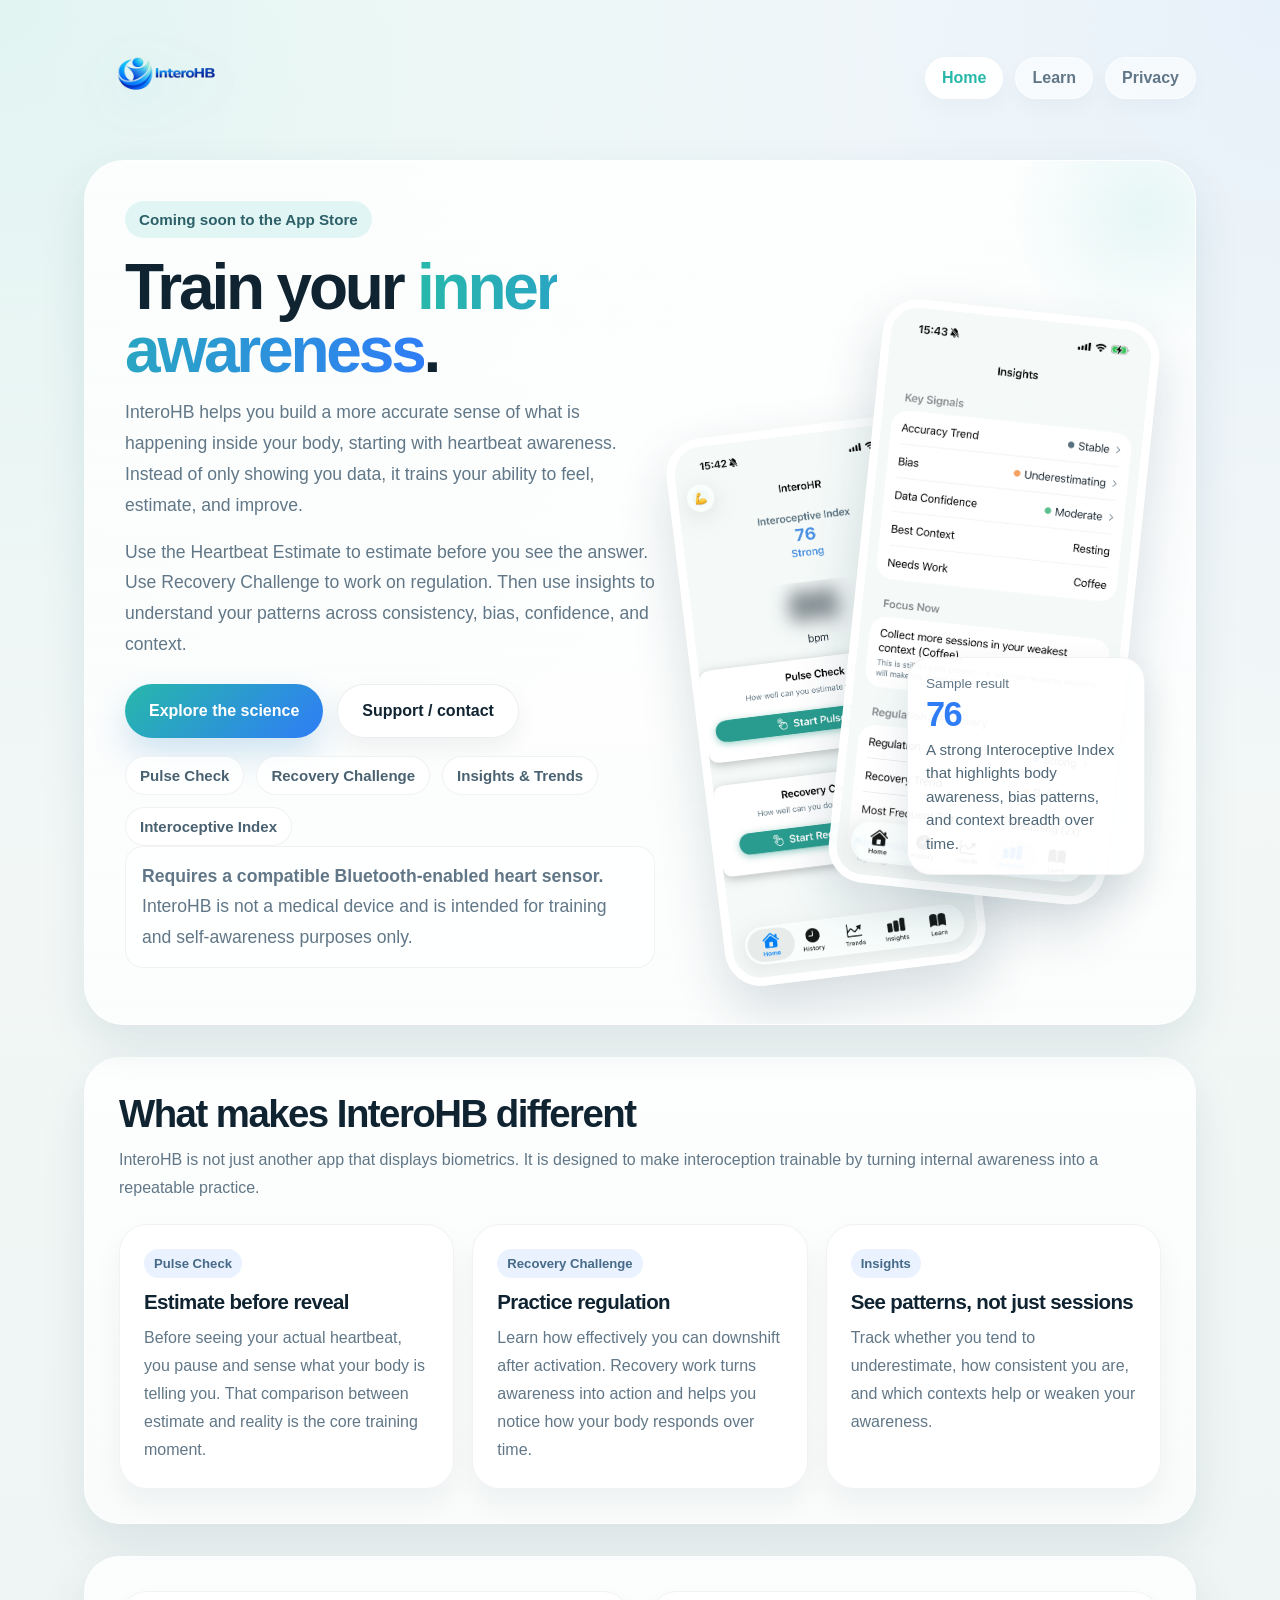
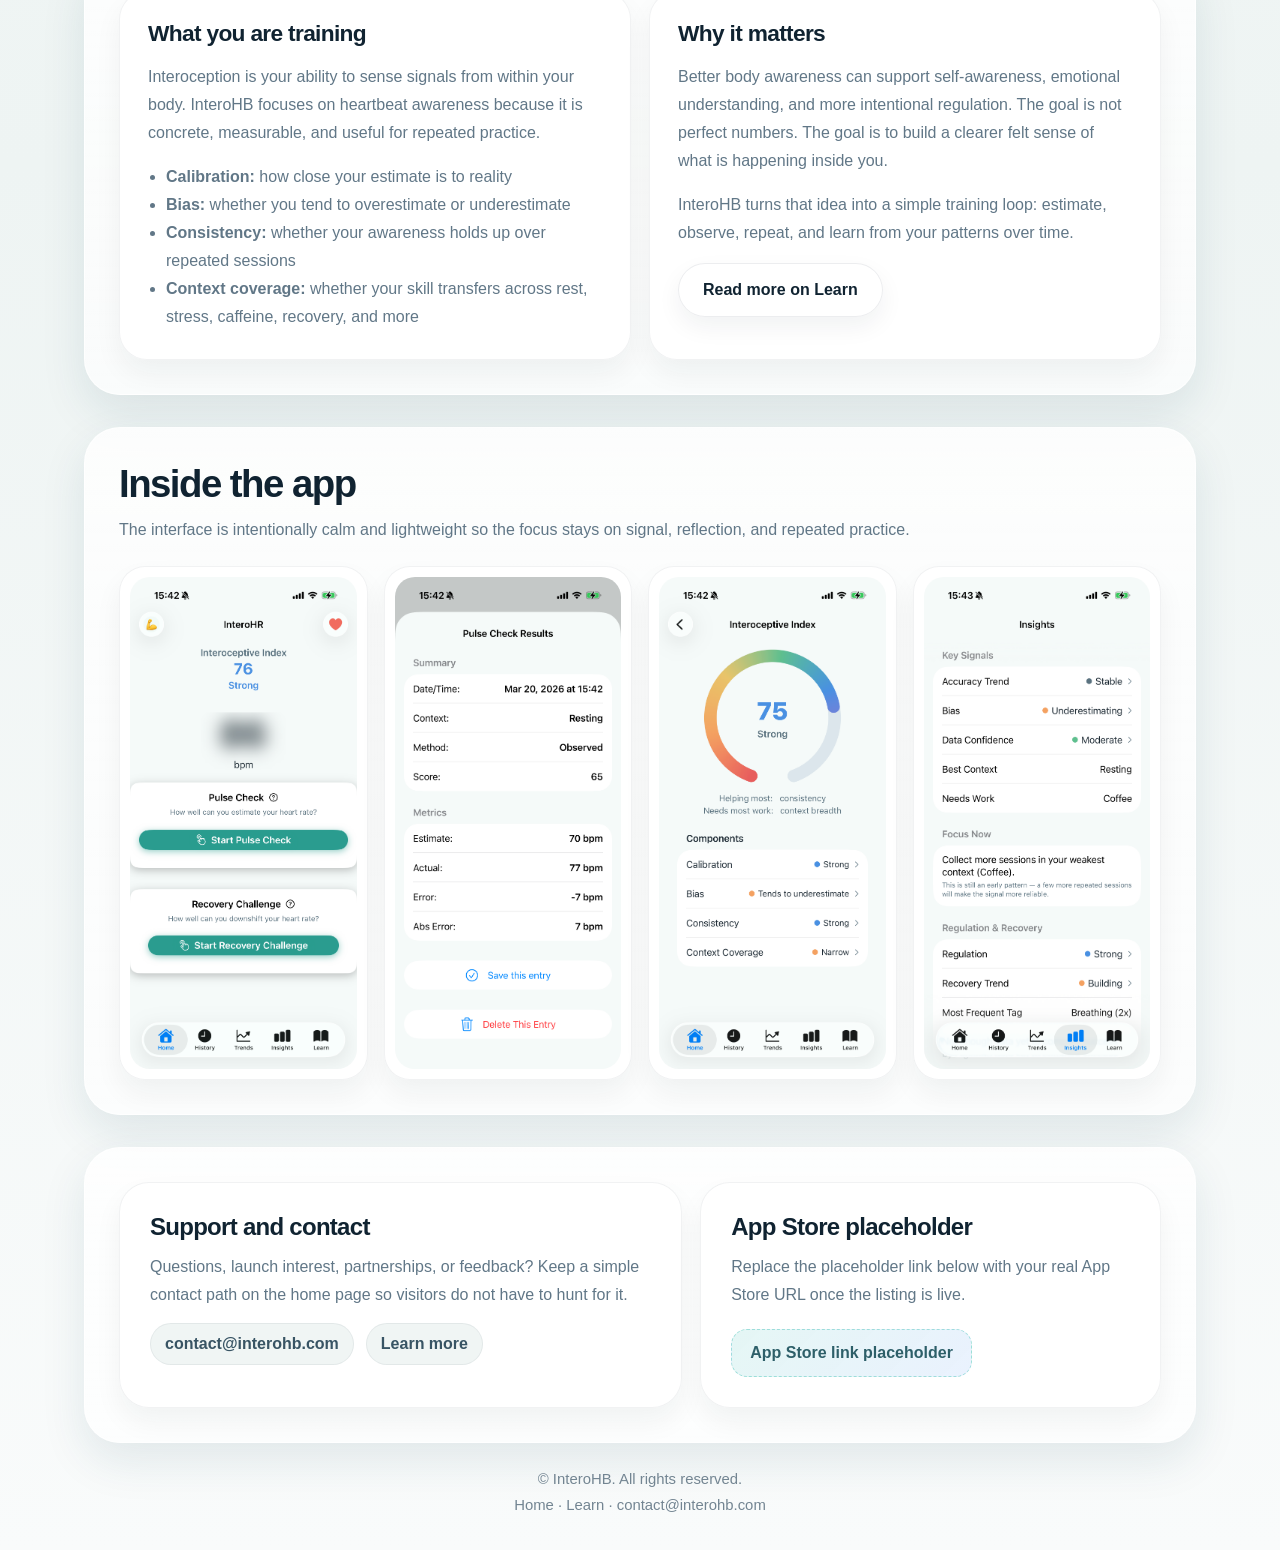
==== index.html @ d4dba501 "Refactored ContentView.swift" ====
<!DOCTYPE html>
<html lang="en">
<head>
  <meta charset="UTF-8" />
  <meta name="viewport" content="width=device-width, initial-scale=1.0" />
  <title>InteroHB | Train Inner Awareness</title>
  <link rel="icon" href="favicon.ico" sizes="any">
  <link rel="icon" type="image/x-icon" href="./favicon.ico?v=2">
  <link rel="icon" type="image/png" sizes="32x32" href="./favicon-32x32.png?v=2">
  <link rel="icon" type="image/png" sizes="16x16" href="./favicon-16x16.png?v=2">
  <link rel="apple-touch-icon" sizes="180x180" href="./apple-touch-icon.png?v=2">
  <link rel="manifest" href="./site.webmanifest?v=2">
  <link rel="stylesheet" href="styles.css?v=1">
  <script data-goatcounter="https://inugoya.goatcounter.com/count"
          async src="//gc.zgo.at/count.js"></script>
  <style>

    .nav {
      justify-content: flex-end;
    }
      
    .hero {
      display: grid;
      grid-template-columns: 1.06fr 0.94fr;
      gap: 30px;
      padding: 40px;
      background: linear-gradient(180deg, rgba(255,255,255,0.86), rgba(255,255,255,0.73));
      border: 1px solid rgba(255,255,255,0.76);
      border-radius: 40px;
      box-shadow: var(--shadow);
      overflow: hidden;
      position: relative;
    }

    .hero::before {
      content: "";
      position: absolute;
      right: -90px;
      top: -90px;
      width: 280px;
      height: 280px;
      background: radial-gradient(circle, rgba(39,184,170,0.10), transparent 68%);
      pointer-events: none;
    }

    .eyebrow {
      display: inline-flex;
      align-items: center;
      gap: 8px;
    }

    h1 {
      margin: 0 0 16px;
      font-size: clamp(2.8rem, 5vw, 4.8rem);
      line-height: 0.98;
      letter-spacing: -0.05em;
      overflow-wrap: anywhere;
    }

    .hero p {
      margin: 0 0 16px;
      font-size: 1.1rem;
      max-width: 650px;
    }

    .hero-note {
      margin: 14px 0 0;
      color: #3f5a6b;
      line-height: 1.7;
      font-size: 0.98rem;
      background: rgba(255,255,255,0.68);
      border: 1px solid rgba(16,35,49,0.06);
      border-radius: 18px;
      padding: 14px 16px;
      display: inline-block;
      max-width: 680px;
    }

    .cta-row {
      display: flex;
      flex-wrap: wrap;
      gap: 14px;
      margin-top: 24px;
    }

    .button {
      transition: transform 0.18s ease, box-shadow 0.18s ease;
    }

    .button:hover {
      transform: translateY(-1px);
    }

    .meta-row {
      display: flex;
      flex-wrap: wrap;
      gap: 12px;
      margin-top: 18px;
    }

    .pill {
      padding: 10px 14px;
      border-radius: 999px;
      background: rgba(255,255,255,0.82);
      border: 1px solid rgba(16,35,49,0.06);
      color: #496171;
      font-size: 0.94rem;
      font-weight: 700;
      text-align: center;
    }

    .hero-visual {
      position: relative;
      min-height: 600px;
      display: flex;
      align-items: center;
      justify-content: center;
    }

    .phone-stack {
      position: relative;
      width: min(100%, 450px);
      height: 600px;
    }

    .phone {
      position: absolute;
      background: rgba(255,255,255,0.88);
      border: 8px solid rgba(255,255,255,0.84);
      border-radius: 36px;
      overflow: hidden;
      box-shadow: 0 24px 54px rgba(20, 59, 76, 0.16);
    }

    .phone.one {
      width: 262px;
      left: 0;
      top: 132px;
      transform: rotate(-7deg);
      z-index: 1;
    }

    .phone.two {
      width: 278px;
      right: 12px;
      top: 16px;
      transform: rotate(6deg);
      z-index: 2;
    }

    .mini-stat {
      position: absolute;
      right: 0;
      bottom: 18px;
      width: 238px;
      padding: 18px;
      border-radius: 24px;
      background: rgba(255,255,255,0.94);
      border: 1px solid rgba(16,35,49,0.06);
      box-shadow: 0 18px 38px rgba(20,59,76,0.12);
      z-index: 3;
    }

    .mini-stat .label {
      color: var(--muted);
      font-size: 0.85rem;
      margin-bottom: 4px;
    }

    .mini-stat .value {
      font-size: 2.15rem;
      font-weight: 900;
      letter-spacing: -0.05em;
      color: var(--blue);
      margin-bottom: 4px;
    }

    .mini-stat .desc {
      color: #4f6777;
      line-height: 1.55;
      font-size: 0.95rem;
    }

    .section {
      margin-top: 32px;
      padding: 34px;
    }

    .section-head {
      display: flex;
      justify-content: space-between;
      gap: 18px;
      align-items: end;
      flex-wrap: wrap;
      margin-bottom: 22px;
    }

    .section h2 {
      margin: 0;
      font-size: clamp(2rem, 3vw, 2.8rem);
      letter-spacing: -0.04em;
      overflow-wrap: anywhere;
    }

    .section .intro {
      margin: 10px 0 0;
      max-width: 760px;
    }
    /* Wide version of intro text (muted, full width) */
    .intro-wide {
      margin: 10px 0 0;
      color: var(--muted);
      line-height: 1.75;
      overflow-wrap: anywhere;
    }

    .feature-grid {
      display: grid;
      grid-template-columns: repeat(3, minmax(0, 1fr));
      gap: 18px;
    }

    .feature-card {
      padding: 24px;
      border-radius: 28px;
      background: rgba(255,255,255,0.92);
      border: 1px solid rgba(16,35,49,0.06);
      box-shadow: 0 14px 28px rgba(16,35,49,0.05);
    }

    .feature-card .tag {
      display: inline-block;
      padding: 7px 10px;
      border-radius: 999px;
      background: rgba(47,125,246,0.10);
      color: #466a88;
      font-size: 0.82rem;
      font-weight: 800;
      margin-bottom: 12px;
    }

    .feature-card h3 {
      margin: 0 0 10px;
      font-size: 1.28rem;
      letter-spacing: -0.03em;
      overflow-wrap: anywhere;
    }

    .feature-card p {
      margin: 0;
    }

    .split {
      display: grid;
      grid-template-columns: 1fr 1fr;
      gap: 18px;
    }

    .panel {
      padding: 28px;
      border-radius: 28px;
      background: rgba(255,255,255,0.92);
      border: 1px solid rgba(16,35,49,0.06);
      box-shadow: 0 14px 28px rgba(16,35,49,0.05);
    }

    .panel h3 {
      margin: 0 0 12px;
      font-size: 1.42rem;
      letter-spacing: -0.03em;
      overflow-wrap: anywhere;
    }

    .gallery {
      display: grid;
      grid-template-columns: repeat(4, minmax(0, 1fr));
      gap: 16px;
      margin-top: 10px;
    }

    .shot {
      padding: 10px;
      background: rgba(255,255,255,0.92);
      border-radius: 26px;
      border: 1px solid rgba(16,35,49,0.06);
      box-shadow: 0 14px 28px rgba(16,35,49,0.05);
    }

    .shot img {
      border-radius: 20px;
      width: 100%;
      display: block;
    }

    .support {
      display: grid;
      grid-template-columns: 1.1fr 0.9fr;
      gap: 18px;
      align-items: stretch;
    }

    .support-card,
    .coming-card {
      padding: 30px;
      border-radius: 30px;
      background: rgba(255,255,255,0.92);
      border: 1px solid rgba(16,35,49,0.06);
      box-shadow: 0 14px 28px rgba(16,35,49,0.05);
    }

    .support-card h3,
    .coming-card h3 {
      margin: 0 0 12px;
      font-size: 1.5rem;
      letter-spacing: -0.03em;
      overflow-wrap: anywhere;
    }

    .support-card p,
    .coming-card p {
      margin: 0 0 12px;
    }

    .links {
      display: flex;
      flex-wrap: wrap;
      gap: 12px;
      margin-top: 14px;
    }

    .link-pill {
      padding: 11px 14px;
      border-radius: 999px;
      background: rgba(239,244,243,0.9);
      border: 1px solid rgba(16,35,49,0.06);
      font-weight: 700;
      color: #385464;
      overflow-wrap: anywhere;
    }

    .appstore-placeholder {
      display: inline-block;
      margin-top: 8px;
      padding: 14px 18px;
      border-radius: 16px;
      background: linear-gradient(135deg, rgba(39,184,170,0.12), rgba(47,125,246,0.10));
      border: 1px dashed rgba(39,184,170,0.38);
      font-weight: 800;
      color: #2d5f69;
      text-align: center;
    }

    @media (max-width: 1040px) {
      .hero,
      .feature-grid,
      .split,
      .gallery,
      .support {
        grid-template-columns: 1fr;
      }

      .hero-visual {
        min-height: 500px;
      }

      .phone-stack {
        width: 380px;
        max-width: 100%;
        height: 500px;
      }

      .phone.one {
        width: 215px;
        top: 120px;
      }

      .phone.two {
        width: 230px;
      }

      .mini-stat {
        width: 190px;
      }
    }

    @media (max-width: 720px) {
      .meta-row {
        gap: 10px;
      }

      .pill {
        font-size: 0.88rem;
      }

      .hero-visual {
        display: none;
      }
    }
  </style>
</head>
<body>
  <div class="shell">
    <header class="topbar">
      <a href="index.html" class="brand" aria-label="InteroHB home">
        <img class="lockup" src="InteroHB Word and Logo.png" alt="InteroHB logo and wordmark">
      </a>
      <nav class="nav">
        <a class="active" href="index.html">Home</a>
        <a href="learn.html">Learn</a>
        <a href="privacy.html">Privacy</a>
      </nav>
    </header>

    <section class="hero">
      <div>
        <div class="eyebrow">Coming soon to the App Store</div>
        <h1>Train your <span class="gradient-text">inner awareness</span>.</h1>
        <p>
          InteroHB helps you build a more accurate sense of what is happening inside your body, starting with heartbeat awareness. Instead of only showing you data, it trains your ability to feel, estimate, and improve.
        </p>
        <p>
          Use the Heartbeat Estimate to estimate before you see the answer. Use Recovery Challenge to work on regulation. Then use insights to understand your patterns across consistency, bias, confidence, and context.
        </p>

        <div class="cta-row">
          <a class="button primary" href="learn.html">Explore the science</a>
          <a class="button secondary" href="mailto:contact@interohb.com">Support / contact</a>
        </div>

        <div class="meta-row">
          <div class="pill">Pulse Check</div>
          <div class="pill">Recovery Challenge</div>
          <div class="pill">Insights & Trends</div>
          <div class="pill">Interoceptive Index</div>
        </div>

        <p class="hero-note">
          <strong>Requires a compatible Bluetooth-enabled heart sensor.</strong>
          InteroHB is not a medical device and is intended for training and self-awareness purposes only.
        </p>
      </div>

      <div class="hero-visual">
        <div class="phone-stack">
          <div class="phone one">
            <img src="InteroHB Home Screen.png" alt="InteroHB home screen">
          </div>
          <div class="phone two">
            <img src="InteroHB Insights.png" alt="InteroHB insights screen">
          </div>
          <div class="mini-stat">
            <div class="label">Sample result</div>
            <div class="value">76</div>
            <div class="desc">A strong Interoceptive Index that highlights body awareness, bias patterns, and context breadth over time.</div>
          </div>
        </div>
      </div>
    </section>

    <section class="section">
      <div class="section-head">
        <div>
          <h2>What makes InteroHB different</h2>
          <p class="intro-wide">
            InteroHB is not just another app that displays biometrics. It is designed to make interoception trainable by turning internal awareness into a repeatable practice.
          </p>
        </div>
      </div>

      <div class="feature-grid">
        <div class="feature-card">
          <div class="tag">Pulse Check</div>
          <h3>Estimate before reveal</h3>
          <p>Before seeing your actual heartbeat, you pause and sense what your body is telling you. That comparison between estimate and reality is the core training moment.</p>
        </div>
        <div class="feature-card">
          <div class="tag">Recovery Challenge</div>
          <h3>Practice regulation</h3>
          <p>Learn how effectively you can downshift after activation. Recovery work turns awareness into action and helps you notice how your body responds over time.</p>
        </div>
        <div class="feature-card">
          <div class="tag">Insights</div>
          <h3>See patterns, not just sessions</h3>
          <p>Track whether you tend to underestimate, how consistent you are, and which contexts help or weaken your awareness.</p>
        </div>
      </div>
    </section>

    <section class="section">
      <div class="split">
        <div class="panel">
          <h3>What you are training</h3>
          <p>
            Interoception is your ability to sense signals from within your body. InteroHB focuses on heartbeat awareness because it is concrete, measurable, and useful for repeated practice.
          </p>
          <ul>
            <li><strong>Calibration:</strong> how close your estimate is to reality</li>
            <li><strong>Bias:</strong> whether you tend to overestimate or underestimate</li>
            <li><strong>Consistency:</strong> whether your awareness holds up over repeated sessions</li>
            <li><strong>Context coverage:</strong> whether your skill transfers across rest, stress, caffeine, recovery, and more</li>
          </ul>
        </div>

        <div class="panel">
          <h3>Why it matters</h3>
          <p>
            Better body awareness can support self-awareness, emotional understanding, and more intentional regulation. The goal is not perfect numbers. The goal is to build a clearer felt sense of what is happening inside you.
          </p>
          <p>
            InteroHB turns that idea into a simple training loop: estimate, observe, repeat, and learn from your patterns over time.
          </p>
          <a class="button secondary" href="learn.html">Read more on Learn</a>
        </div>
      </div>
    </section>

    <section class="section">
      <div class="section-head">
        <div>
          <h2>Inside the app</h2>
          <p class="intro-wide">
            The interface is intentionally calm and lightweight so the focus stays on signal, reflection, and repeated practice.
          </p>
        </div>
      </div>

      <div class="gallery">
        <div class="shot"><img src="InteroHB Home Screen.png" alt="InteroHB Home Screen screenshot"></div>
        <div class="shot"><img src="InteroHB Heartbeat Estimate Results.png" alt="InteroHB Pulse Check Results screenshot"></div>
        <div class="shot"><img src="InteroHB InteroceptiveIndex.png" alt="InteroHB Interoceptive Index screenshot"></div>
        <div class="shot"><img src="InteroHB Insights.png" alt="InteroHB Insights screenshot"></div>
      </div>
    </section>

    <section class="section">
      <div class="support">
        <div class="support-card">
          <h3>Support and contact</h3>
          <p>
            Questions, launch interest, partnerships, or feedback? Keep a simple contact path on the home page so visitors do not have to hunt for it.
          </p>
          <div class="links">
            <a class="link-pill" href="mailto:contact@interohb.com">contact@interohb.com</a>
            <a class="link-pill" href="learn.html">Learn more</a>
          </div>
        </div>

        <div class="coming-card">
          <h3>App Store placeholder</h3>
          <p>
            Replace the placeholder link below with your real App Store URL once the listing is live.
          </p>
          <a class="appstore-placeholder" href="https://apps.apple.com/" target="_blank" rel="noopener">App Store link placeholder</a>
        </div>
      </div>
    </section>

    <footer>
      © InteroHB. All rights reserved.<br />
      <a href="index.html">Home</a> ·
      <a href="learn.html">Learn</a> ·
      <a href="mailto:contact@interohb.com">contact@interohb.com</a>
    </footer>
  </div>
</body>
</html>
---- styles.css ----
/* Shared styles for InteroHB site */

:root {
  --screen-bg: #eef4f3;
  --screen-bg-2: #f7fbfa;
  --text: #102331;
  --muted: #617787;
  --teal: #27b8aa;
  --blue: #2f7df6;
  --shadow: 0 18px 45px rgba(23, 65, 84, 0.10);
}

* { box-sizing: border-box; }

html { scroll-behavior: smooth; }

body {
  margin: 0;
  overflow-x: hidden;
  font-family: -apple-system, BlinkMacSystemFont, "SF Pro Display", "Segoe UI", sans-serif;
  color: var(--text);
  background:
    radial-gradient(circle at top left, rgba(39,184,170,0.10), transparent 26%),
    radial-gradient(circle at top right, rgba(47,125,246,0.08), transparent 24%),
    linear-gradient(180deg, var(--screen-bg-2) 0%, var(--screen-bg) 56%, #f9fbfb 100%);
}

a { color: inherit; text-decoration: none; }
img { max-width: 100%; display: block; }

.shell { max-width: 1160px; margin: 0 auto; padding: 24px; }

.topbar {
  display: flex;
  justify-content: space-between;
  align-items: center;
  gap: 24px;
  margin-bottom: 28px;
}

.brand { display: flex; align-items: center; min-width: 0; flex-shrink: 1; }
.brand .lockup { height: 108px; width: auto; object-fit: contain; flex: 0 1 auto; filter: drop-shadow(0 10px 24px rgba(47,125,246,0.10)); }

.nav { display: flex; gap: 12px; flex-wrap: wrap; }
.nav a {
  padding: 11px 16px;
  border-radius: 999px;
  background: rgba(255,255,255,0.60);
  border: 1px solid rgba(255,255,255,0.55);
  color: var(--muted);
  font-weight: 700;
  box-shadow: 0 8px 20px rgba(16,35,49,0.03);
}

.nav a.active,
.nav a:hover {
  background: rgba(255,255,255,0.95);
  color: var(--text);
}

.nav a.active { color: var(--teal); }

.eyebrow {
  display: inline-block;
  padding: 10px 14px;
  border-radius: 999px;
  background: rgba(39,184,170,0.12);
  color: #2d6069;
  font-size: 0.95rem;
  font-weight: 800;
  margin-bottom: 18px;
}

.gradient-text {
  background: linear-gradient(90deg, var(--teal), var(--blue));
  -webkit-background-clip: text;
  background-clip: text;
  color: transparent;
}

.hero > div,
.section,
.panel,
.card,
.feature-card,
.support-card,
.coming-card {
  min-width: 0;
}

.hero p,
.section p,
.card p,
.panel p,
.panel li,
.feature-card p,
.support-card p,
.coming-card p {
  color: var(--muted);
  line-height: 1.75;
  overflow-wrap: anywhere;
}

.section {
  background: linear-gradient(180deg, rgba(255,255,255,0.82), rgba(255,255,255,0.68));
  border-radius: 36px;
  border: 1px solid rgba(255,255,255,0.72);
  box-shadow: var(--shadow);
}

.section h2 {
  margin: 0 0 12px;
  font-size: clamp(2rem, 3vw, 2.7rem);
  letter-spacing: -0.04em;
  overflow-wrap: anywhere;
}

.card,
.panel {
  padding: 24px;
  border-radius: 28px;
  background: rgba(255,255,255,0.92);
  border: 1px solid rgba(16,35,49,0.06);
  box-shadow: 0 14px 28px rgba(16,35,49,0.05);
}

.tag {
  display: inline-block;
  padding: 7px 10px;
  border-radius: 999px;
  background: rgba(47,125,246,0.10);
  color: #466a88;
  font-size: 0.82rem;
  font-weight: 800;
  margin-bottom: 12px;
}

.card h3,
.panel h3 {
  margin: 0 0 10px;
  font-size: 1.28rem;
  letter-spacing: -0.03em;
  overflow-wrap: anywhere;
}

.panel ul {
  margin: 0;
  padding-left: 18px;
}

.button {
  display: inline-flex;
  align-items: center;
  justify-content: center;
  min-height: 54px;
  padding: 0 24px;
  border-radius: 999px;
  font-weight: 800;
  text-align: center;
}

.button.primary {
  color: white;
  background: linear-gradient(135deg, var(--teal), var(--blue));
  box-shadow: 0 16px 34px rgba(44, 136, 199, 0.22);
}

.button.secondary {
  color: var(--text);
  background: rgba(255,255,255,0.95);
  border: 1px solid rgba(16,35,49,0.08);
  box-shadow: 0 10px 24px rgba(16,35,49,0.06);
}

footer {
  text-align: center;
  padding: 24px 0 8px;
  color: #738592;
  font-size: 0.93rem;
  line-height: 1.7;
  overflow-wrap: anywhere;
}

@media (max-width: 720px) {
  .shell {
    padding: 14px;
  }

  .topbar {
    flex-direction: column;
    align-items: stretch;
    gap: 14px;
  }

  .brand {
    justify-content: flex-start;
  }

  body .brand .lockup {
    height: 78px;
    max-width: 100%;
  }

  .nav {
    width: 100%;
    justify-content: flex-end;
  }

  .hero,
  .section {
    padding: 20px;
    border-radius: 24px;
  }

  h1 {
    font-size: 2.25rem;
    line-height: 1.04;
  }

  .section h2 {
    font-size: 1.75rem;
    line-height: 1.12;
  }

  .hero p,
  .section p,
  .section .intro,
  .intro,
  .feature-card p,
  .card p,
  .panel p,
  .panel li,
  .support-card p,
  .coming-card p,
  .small-note,
  footer {
    font-size: 0.98rem;
    line-height: 1.65;
  }

  .cta-row,
  .button-row {
    flex-direction: column;
    align-items: stretch;
  }

  .button {
    width: 100%;
  }

  .hero-card {
    display: none;
  }
}

@media (max-width: 480px) {
  .brand .lockup {
    height: 70px;
  }

  .hero,
  .section {
    padding: 18px;
  }

  h1 {
    font-size: 2rem;
  }

  .eyebrow {
    font-size: 0.88rem;
    padding: 9px 12px;
  }

  .nav a {
    padding: 10px 14px;
  }
}
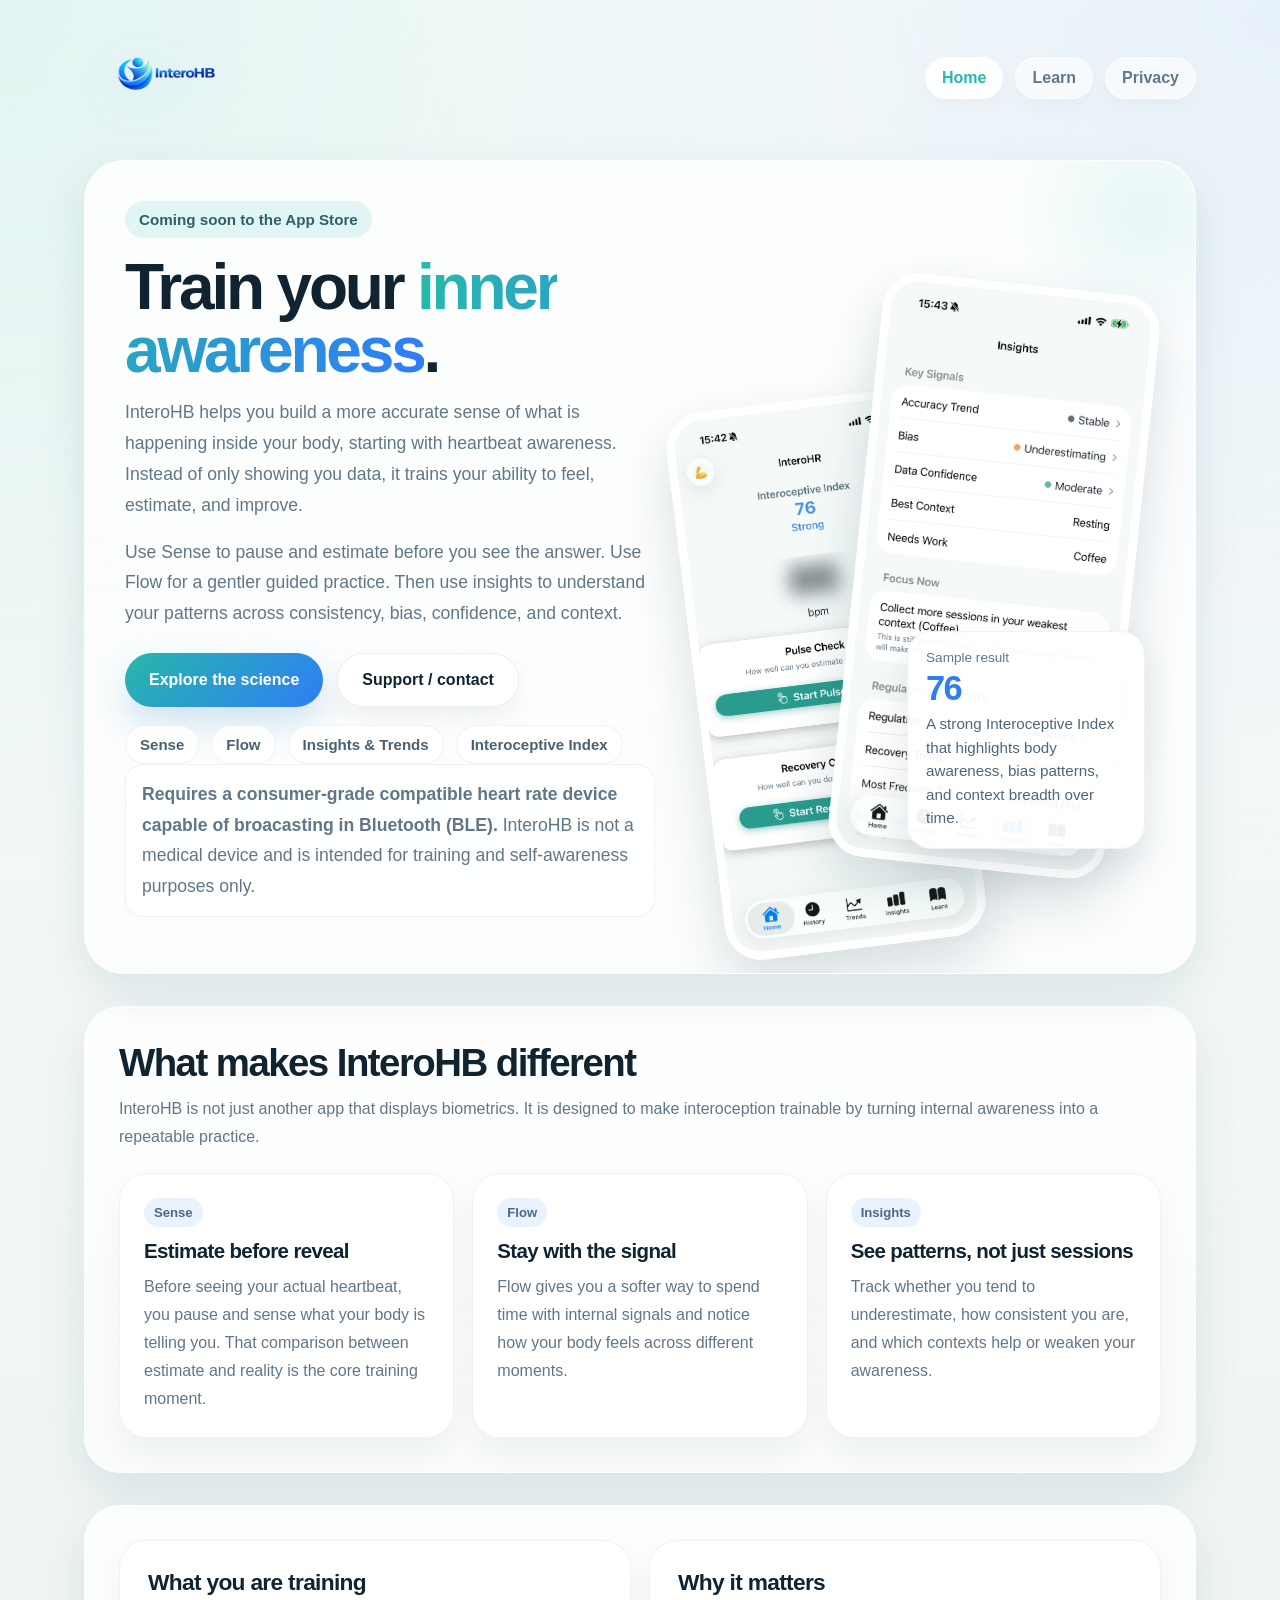
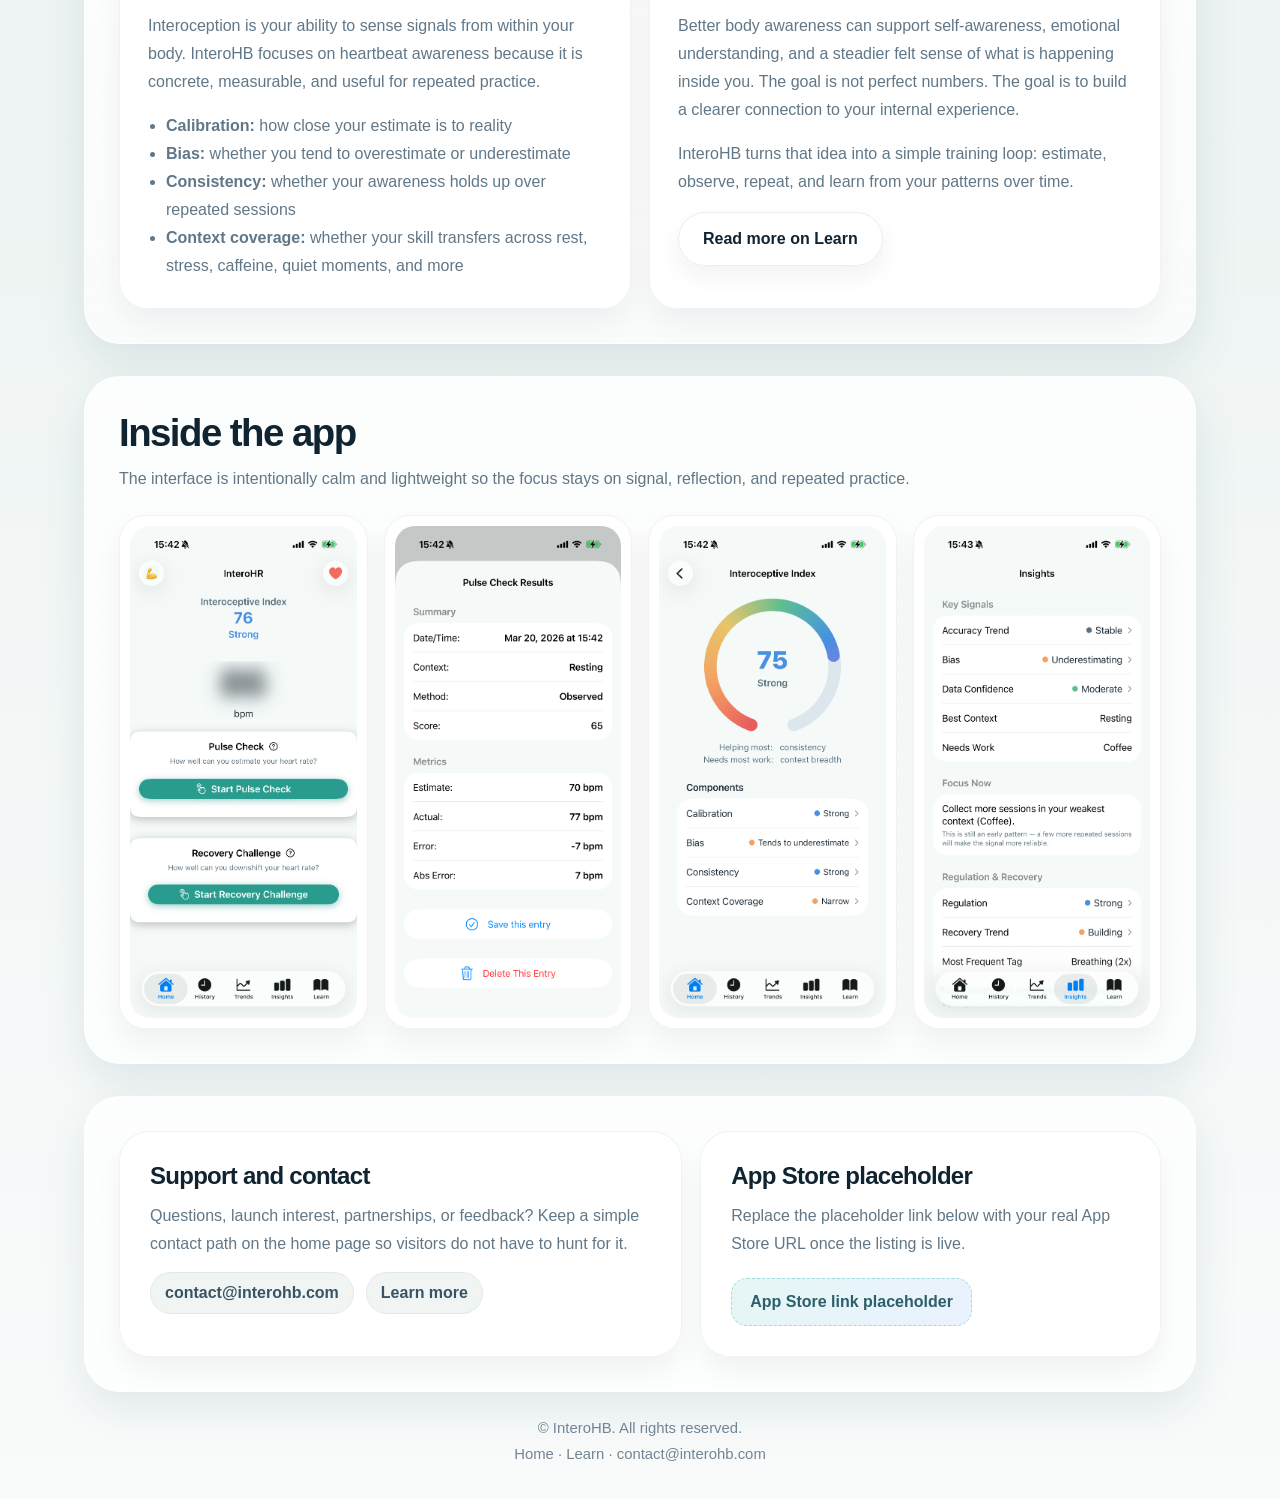
==== commit e860cb5a: "Updating the new activity names and softening other wording" ====
--- a/index.html
+++ b/index.html
@@ -419,7 +419,7 @@
           InteroHB helps you build a more accurate sense of what is happening inside your body, starting with heartbeat awareness. Instead of only showing you data, it trains your ability to feel, estimate, and improve.
         </p>
         <p>
-          Use the Heartbeat Estimate to estimate before you see the answer. Use Recovery Challenge to work on regulation. Then use insights to understand your patterns across consistency, bias, confidence, and context.
+          Use Sense to pause and estimate before you see the answer. Use Flow for a gentler guided practice. Then use insights to understand your patterns across consistency, bias, confidence, and context.
         </p>
 
         <div class="cta-row">
@@ -428,14 +428,14 @@
         </div>
 
         <div class="meta-row">
-          <div class="pill">Pulse Check</div>
-          <div class="pill">Recovery Challenge</div>
+          <div class="pill">Sense</div>
+          <div class="pill">Flow</div>
           <div class="pill">Insights & Trends</div>
           <div class="pill">Interoceptive Index</div>
         </div>
 
         <p class="hero-note">
-          <strong>Requires a compatible Bluetooth-enabled heart sensor.</strong>
+          <strong>Requires a consumer-grade compatible heart rate device capable of broacasting in Bluetooth (BLE).</strong>
           InteroHB is not a medical device and is intended for training and self-awareness purposes only.
         </p>
       </div>
@@ -469,14 +469,14 @@
 
       <div class="feature-grid">
         <div class="feature-card">
-          <div class="tag">Pulse Check</div>
+          <div class="tag">Sense</div>
           <h3>Estimate before reveal</h3>
           <p>Before seeing your actual heartbeat, you pause and sense what your body is telling you. That comparison between estimate and reality is the core training moment.</p>
         </div>
         <div class="feature-card">
-          <div class="tag">Recovery Challenge</div>
-          <h3>Practice regulation</h3>
-          <p>Learn how effectively you can downshift after activation. Recovery work turns awareness into action and helps you notice how your body responds over time.</p>
+          <div class="tag">Flow</div>
+          <h3>Stay with the signal</h3>
+          <p>Flow gives you a softer way to spend time with internal signals and notice how your body feels across different moments.</p>
         </div>
         <div class="feature-card">
           <div class="tag">Insights</div>
@@ -497,14 +497,14 @@
             <li><strong>Calibration:</strong> how close your estimate is to reality</li>
             <li><strong>Bias:</strong> whether you tend to overestimate or underestimate</li>
             <li><strong>Consistency:</strong> whether your awareness holds up over repeated sessions</li>
-            <li><strong>Context coverage:</strong> whether your skill transfers across rest, stress, caffeine, recovery, and more</li>
+            <li><strong>Context coverage:</strong> whether your skill transfers across rest, stress, caffeine, quiet moments, and more</li>
           </ul>
         </div>
 
         <div class="panel">
           <h3>Why it matters</h3>
           <p>
-            Better body awareness can support self-awareness, emotional understanding, and more intentional regulation. The goal is not perfect numbers. The goal is to build a clearer felt sense of what is happening inside you.
+            Better body awareness can support self-awareness, emotional understanding, and a steadier felt sense of what is happening inside you. The goal is not perfect numbers. The goal is to build a clearer connection to your internal experience.
           </p>
           <p>
             InteroHB turns that idea into a simple training loop: estimate, observe, repeat, and learn from your patterns over time.
@@ -526,7 +526,7 @@
 
       <div class="gallery">
         <div class="shot"><img src="InteroHB Home Screen.png" alt="InteroHB Home Screen screenshot"></div>
-        <div class="shot"><img src="InteroHB Heartbeat Estimate Results.png" alt="InteroHB Pulse Check Results screenshot"></div>
+        <div class="shot"><img src="InteroHB Heartbeat Estimate Results.png" alt="InteroHB Sense results screenshot"></div>
         <div class="shot"><img src="InteroHB InteroceptiveIndex.png" alt="InteroHB Interoceptive Index screenshot"></div>
         <div class="shot"><img src="InteroHB Insights.png" alt="InteroHB Insights screenshot"></div>
       </div>
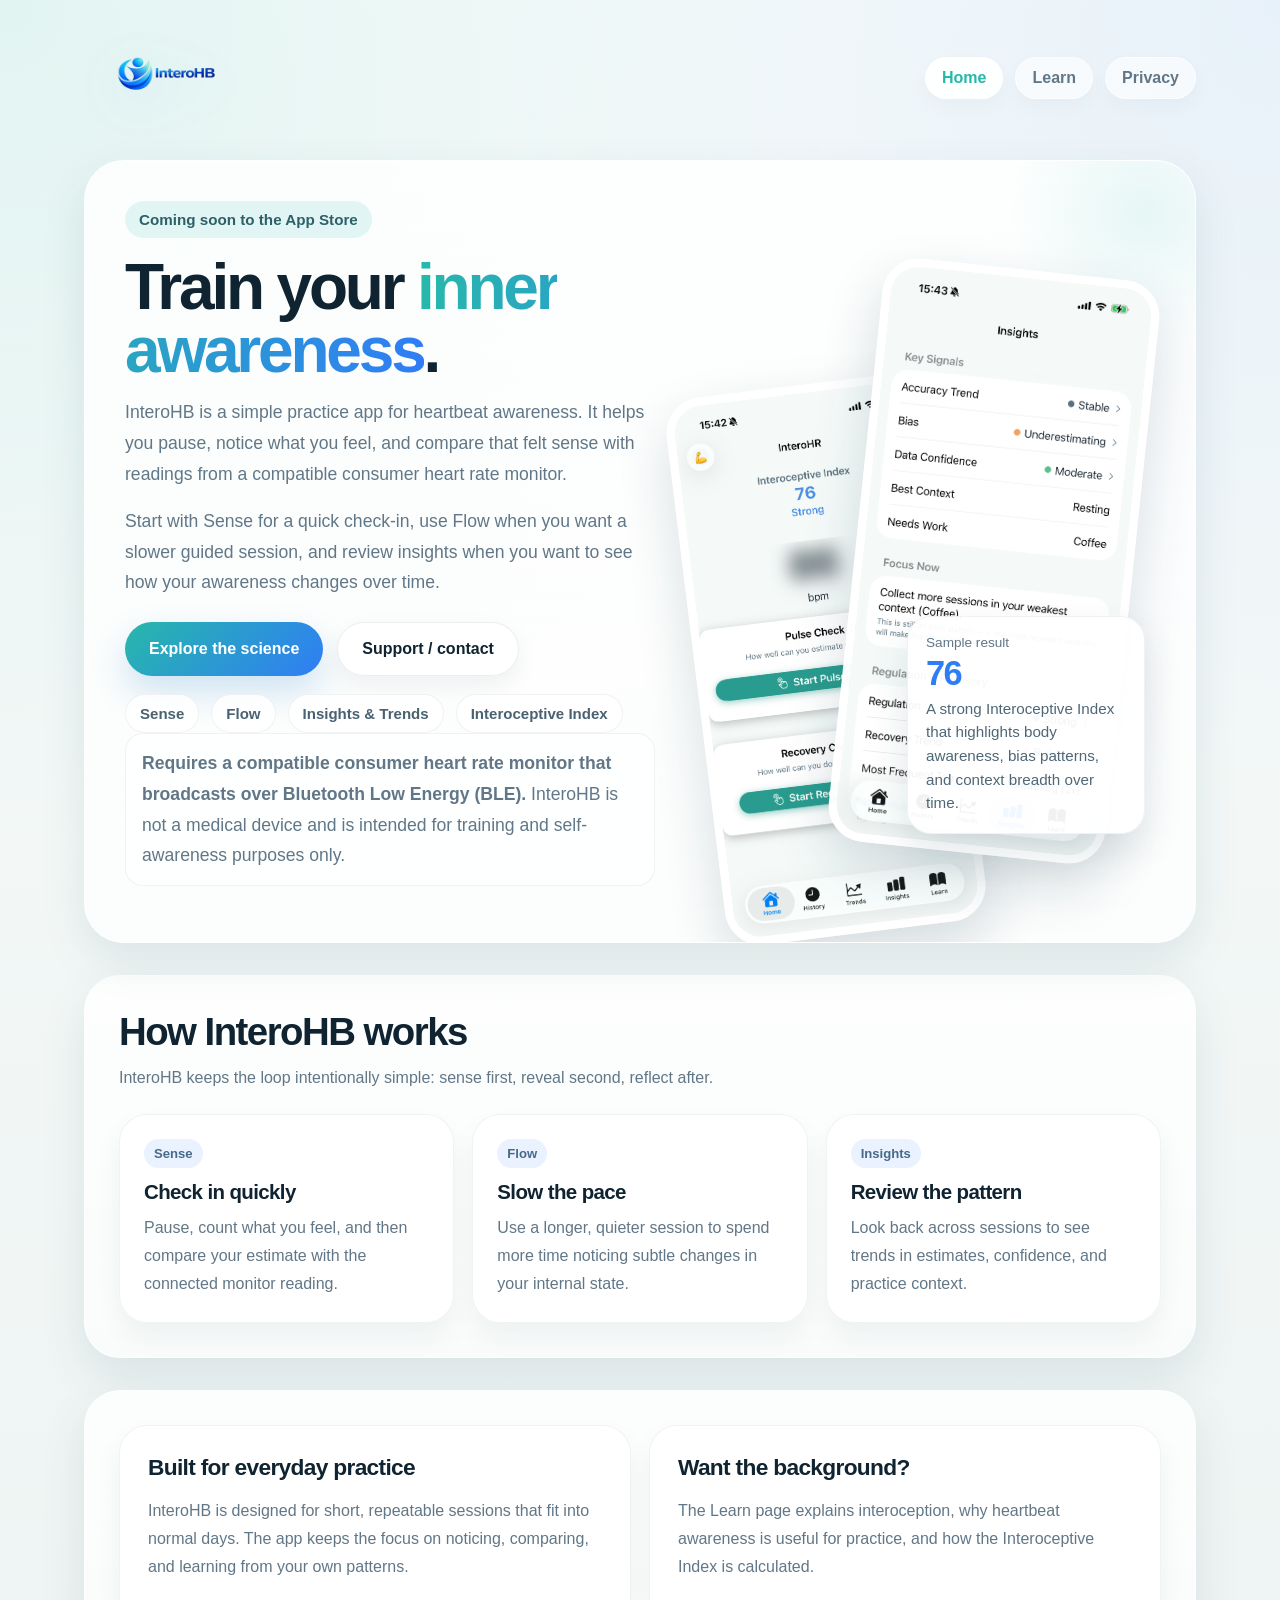
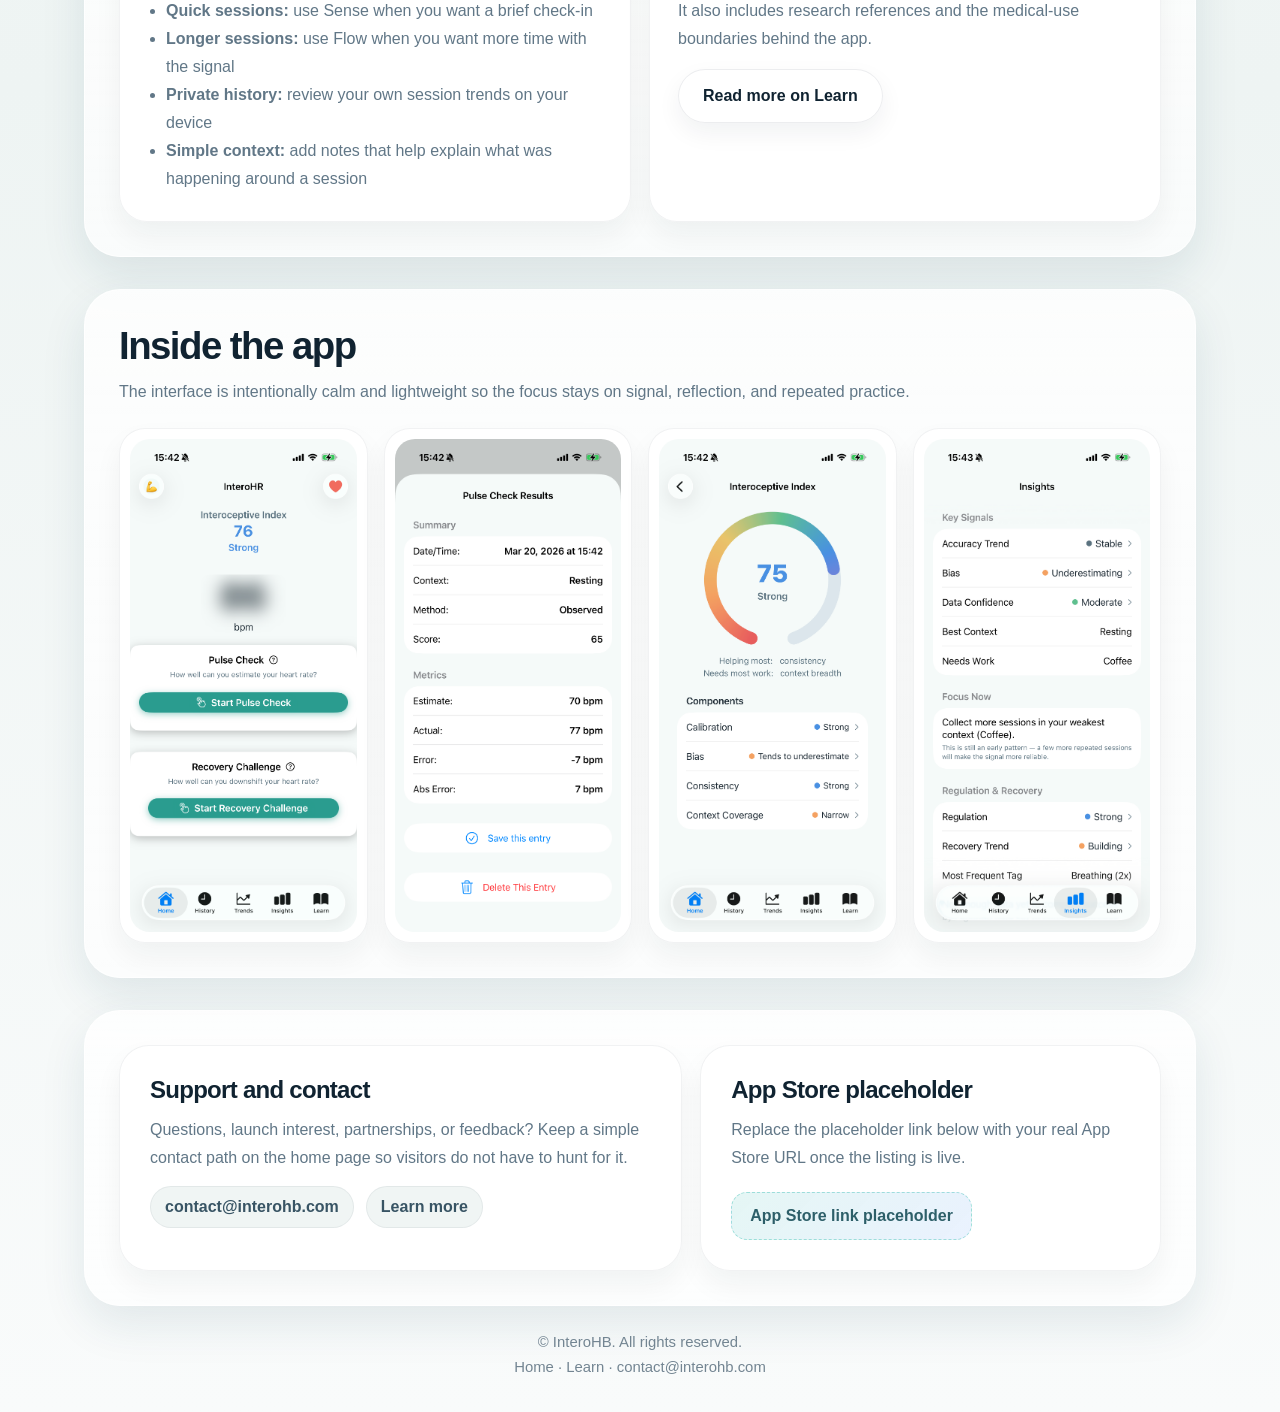
==== commit ee52e98d: "Refactor Index and Learn pages" ====
--- a/index.html
+++ b/index.html
@@ -416,10 +416,10 @@
         <div class="eyebrow">Coming soon to the App Store</div>
         <h1>Train your <span class="gradient-text">inner awareness</span>.</h1>
         <p>
-          InteroHB helps you build a more accurate sense of what is happening inside your body, starting with heartbeat awareness. Instead of only showing you data, it trains your ability to feel, estimate, and improve.
+          InteroHB is a simple practice app for heartbeat awareness. It helps you pause, notice what you feel, and compare that felt sense with readings from a compatible consumer heart rate monitor.
         </p>
         <p>
-          Use Sense to pause and estimate before you see the answer. Use Flow for a gentler guided practice. Then use insights to understand your patterns across consistency, bias, confidence, and context.
+          Start with Sense for a quick check-in, use Flow when you want a slower guided session, and review insights when you want to see how your awareness changes over time.
         </p>
 
         <div class="cta-row">
@@ -435,7 +435,7 @@
         </div>
 
         <p class="hero-note">
-          <strong>Requires a consumer-grade compatible heart rate device capable of broacasting in Bluetooth (BLE).</strong>
+          <strong>Requires a compatible consumer heart rate monitor that broadcasts over Bluetooth Low Energy (BLE).</strong>
           InteroHB is not a medical device and is intended for training and self-awareness purposes only.
         </p>
       </div>
@@ -460,9 +460,9 @@
     <section class="section">
       <div class="section-head">
         <div>
-          <h2>What makes InteroHB different</h2>
+          <h2>How InteroHB works</h2>
           <p class="intro-wide">
-            InteroHB is not just another app that displays biometrics. It is designed to make interoception trainable by turning internal awareness into a repeatable practice.
+            InteroHB keeps the loop intentionally simple: sense first, reveal second, reflect after.
           </p>
         </div>
       </div>
@@ -470,18 +470,18 @@
       <div class="feature-grid">
         <div class="feature-card">
           <div class="tag">Sense</div>
-          <h3>Estimate before reveal</h3>
-          <p>Before seeing your actual heartbeat, you pause and sense what your body is telling you. That comparison between estimate and reality is the core training moment.</p>
+          <h3>Check in quickly</h3>
+          <p>Pause, count what you feel, and then compare your estimate with the connected monitor reading.</p>
         </div>
         <div class="feature-card">
           <div class="tag">Flow</div>
-          <h3>Stay with the signal</h3>
-          <p>Flow gives you a softer way to spend time with internal signals and notice how your body feels across different moments.</p>
+          <h3>Slow the pace</h3>
+          <p>Use a longer, quieter session to spend more time noticing subtle changes in your internal state.</p>
         </div>
         <div class="feature-card">
           <div class="tag">Insights</div>
-          <h3>See patterns, not just sessions</h3>
-          <p>Track whether you tend to underestimate, how consistent you are, and which contexts help or weaken your awareness.</p>
+          <h3>Review the pattern</h3>
+          <p>Look back across sessions to see trends in estimates, confidence, and practice context.</p>
         </div>
       </div>
     </section>
@@ -489,25 +489,25 @@
     <section class="section">
       <div class="split">
         <div class="panel">
-          <h3>What you are training</h3>
+          <h3>Built for everyday practice</h3>
           <p>
-            Interoception is your ability to sense signals from within your body. InteroHB focuses on heartbeat awareness because it is concrete, measurable, and useful for repeated practice.
+            InteroHB is designed for short, repeatable sessions that fit into normal days. The app keeps the focus on noticing, comparing, and learning from your own patterns.
           </p>
           <ul>
-            <li><strong>Calibration:</strong> how close your estimate is to reality</li>
-            <li><strong>Bias:</strong> whether you tend to overestimate or underestimate</li>
-            <li><strong>Consistency:</strong> whether your awareness holds up over repeated sessions</li>
-            <li><strong>Context coverage:</strong> whether your skill transfers across rest, stress, caffeine, quiet moments, and more</li>
+            <li><strong>Quick sessions:</strong> use Sense when you want a brief check-in</li>
+            <li><strong>Longer sessions:</strong> use Flow when you want more time with the signal</li>
+            <li><strong>Private history:</strong> review your own session trends on your device</li>
+            <li><strong>Simple context:</strong> add notes that help explain what was happening around a session</li>
           </ul>
         </div>
 
         <div class="panel">
-          <h3>Why it matters</h3>
+          <h3>Want the background?</h3>
           <p>
-            Better body awareness can support self-awareness, emotional understanding, and a steadier felt sense of what is happening inside you. The goal is not perfect numbers. The goal is to build a clearer connection to your internal experience.
+            The Learn page explains interoception, why heartbeat awareness is useful for practice, and how the Interoceptive Index is calculated.
           </p>
           <p>
-            InteroHB turns that idea into a simple training loop: estimate, observe, repeat, and learn from your patterns over time.
+            It also includes research references and the medical-use boundaries behind the app.
           </p>
           <a class="button secondary" href="learn.html">Read more on Learn</a>
         </div>
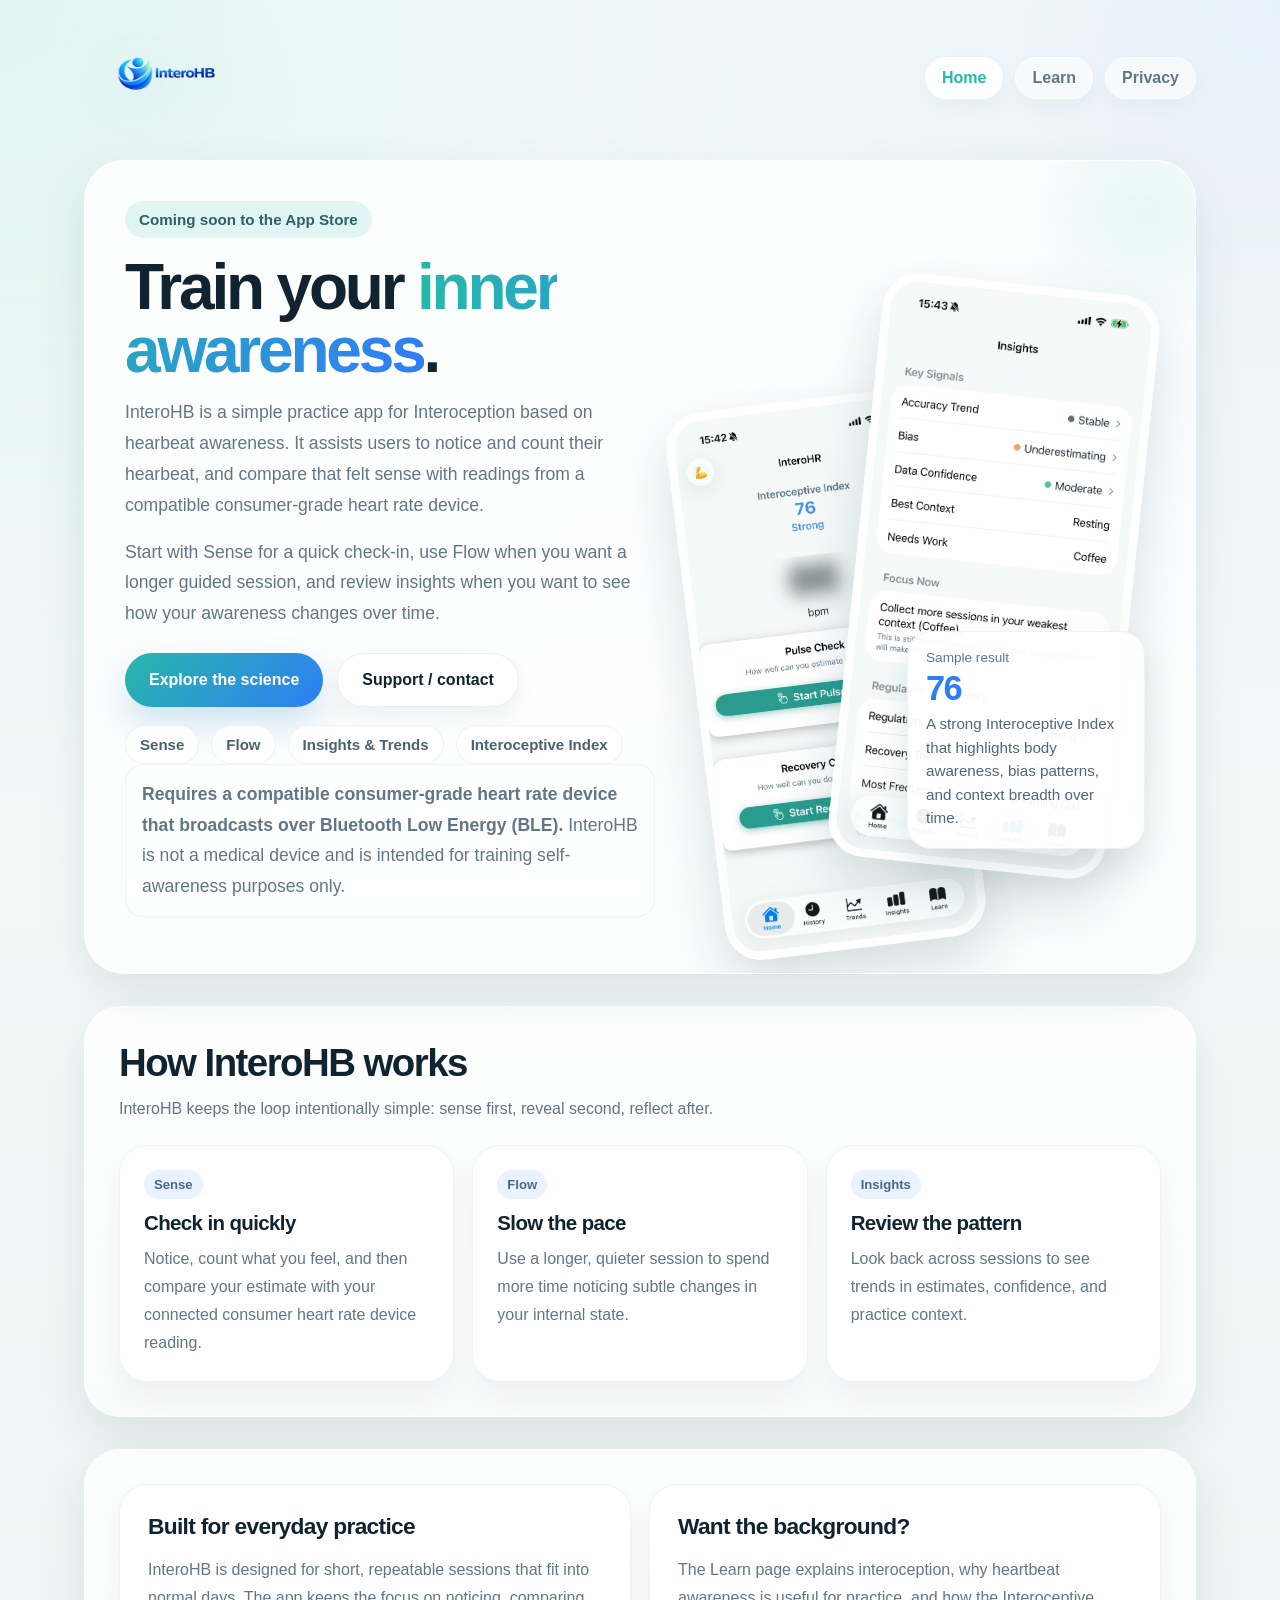
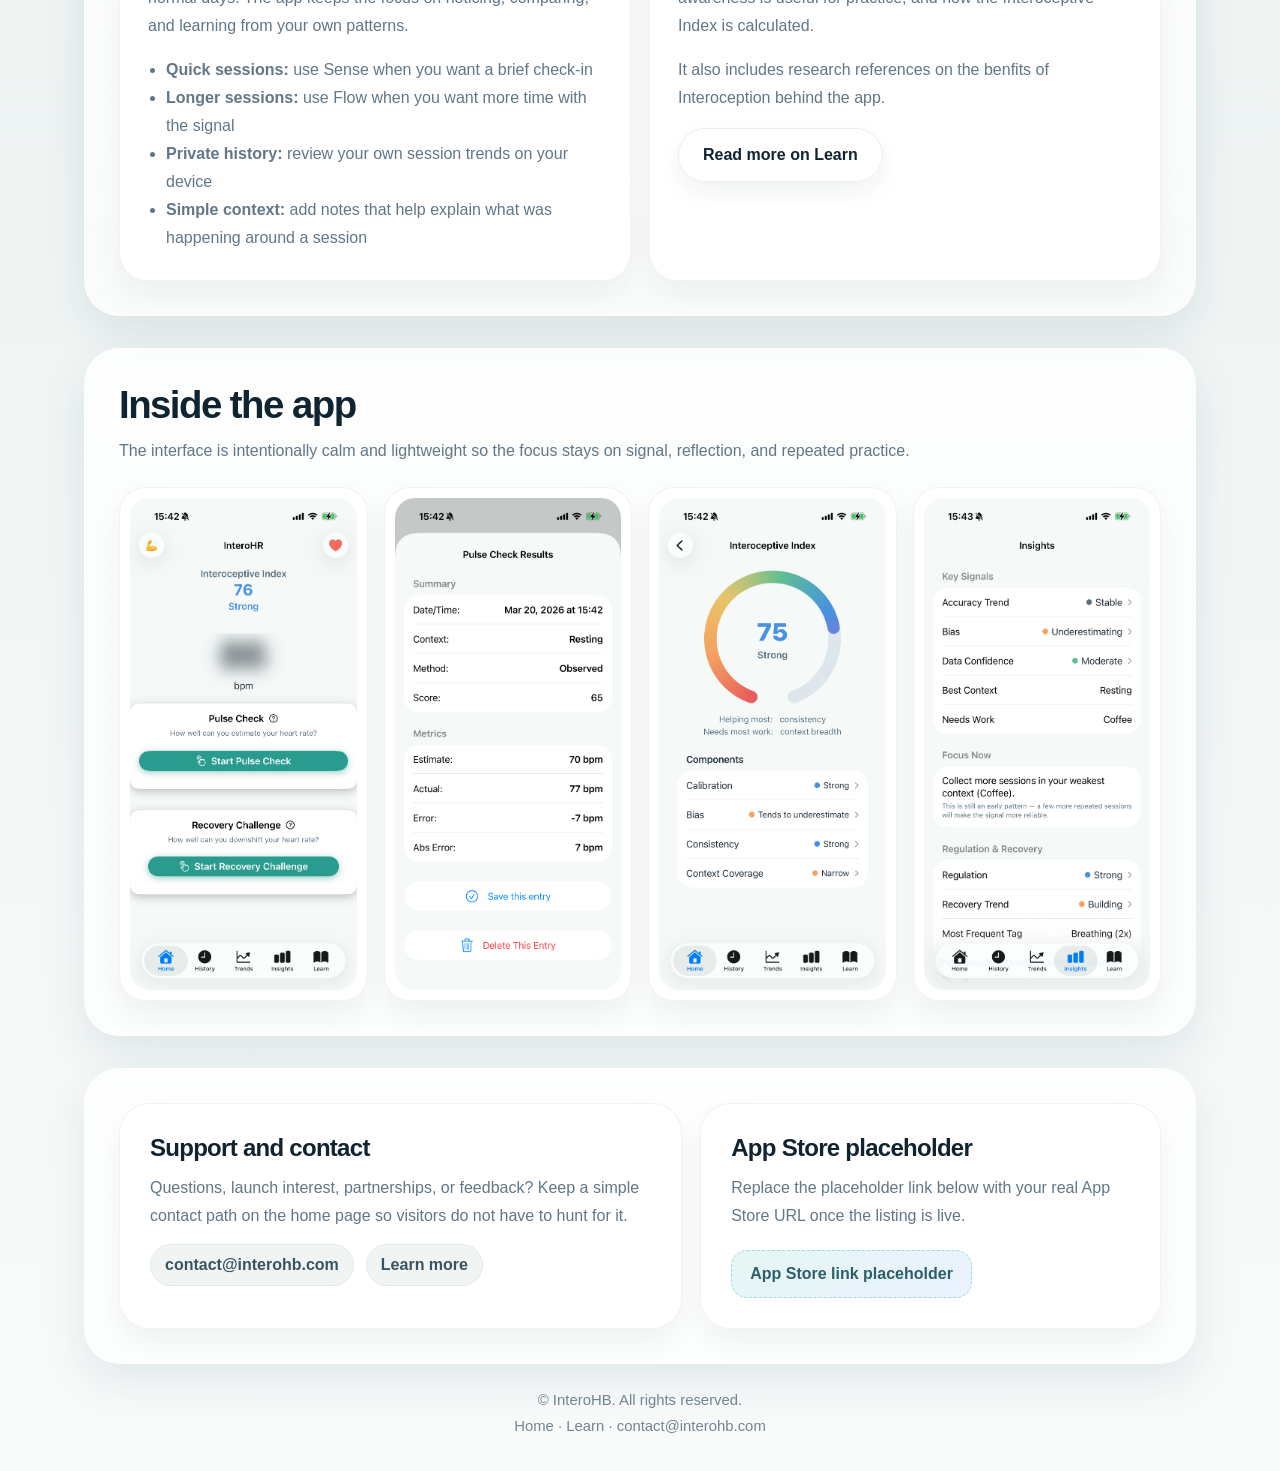
==== commit a7f5bef9: "More updates to text" ====
--- a/index.html
+++ b/index.html
@@ -416,10 +416,10 @@
         <div class="eyebrow">Coming soon to the App Store</div>
         <h1>Train your <span class="gradient-text">inner awareness</span>.</h1>
         <p>
-          InteroHB is a simple practice app for heartbeat awareness. It helps you pause, notice what you feel, and compare that felt sense with readings from a compatible consumer heart rate monitor.
+          InteroHB is a simple practice app for Interoception based on hearbeat awareness. It assists users to notice and count their hearbeat, and compare that felt sense with readings from a compatible consumer-grade heart rate device.
         </p>
         <p>
-          Start with Sense for a quick check-in, use Flow when you want a slower guided session, and review insights when you want to see how your awareness changes over time.
+          Start with Sense for a quick check-in, use Flow when you want a longer guided session, and review insights when you want to see how your awareness changes over time.
         </p>
 
         <div class="cta-row">
@@ -435,8 +435,8 @@
         </div>
 
         <p class="hero-note">
-          <strong>Requires a compatible consumer heart rate monitor that broadcasts over Bluetooth Low Energy (BLE).</strong>
-          InteroHB is not a medical device and is intended for training and self-awareness purposes only.
+          <strong>Requires a compatible consumer-grade heart rate device that broadcasts over Bluetooth Low Energy (BLE).</strong>
+          InteroHB is not a medical device and is intended for training self-awareness purposes only.
         </p>
       </div>
 
@@ -471,7 +471,7 @@
         <div class="feature-card">
           <div class="tag">Sense</div>
           <h3>Check in quickly</h3>
-          <p>Pause, count what you feel, and then compare your estimate with the connected monitor reading.</p>
+          <p>Notice, count what you feel, and then compare your estimate with your connected consumer heart rate device reading.</p>
         </div>
         <div class="feature-card">
           <div class="tag">Flow</div>
@@ -507,7 +507,7 @@
             The Learn page explains interoception, why heartbeat awareness is useful for practice, and how the Interoceptive Index is calculated.
           </p>
           <p>
-            It also includes research references and the medical-use boundaries behind the app.
+            It also includes research references on the benfits of Interoception behind the app.
           </p>
           <a class="button secondary" href="learn.html">Read more on Learn</a>
         </div>
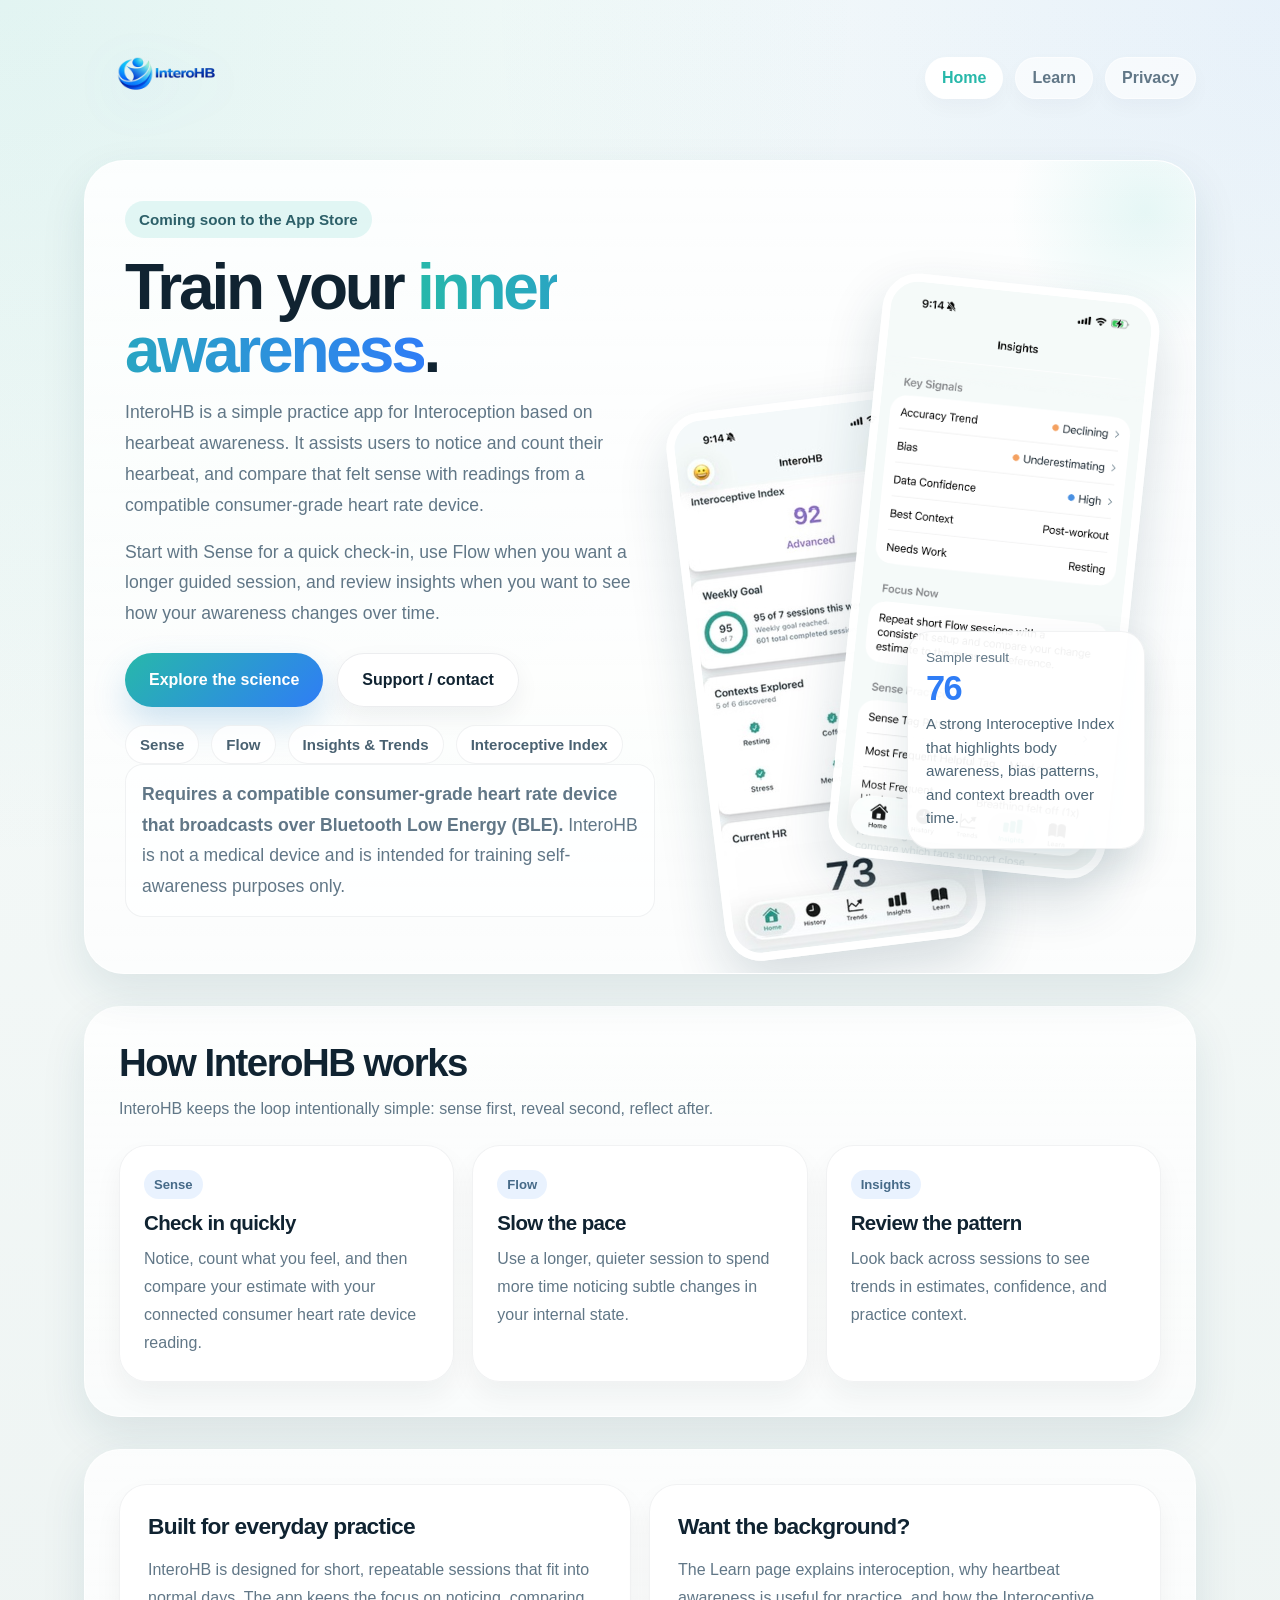
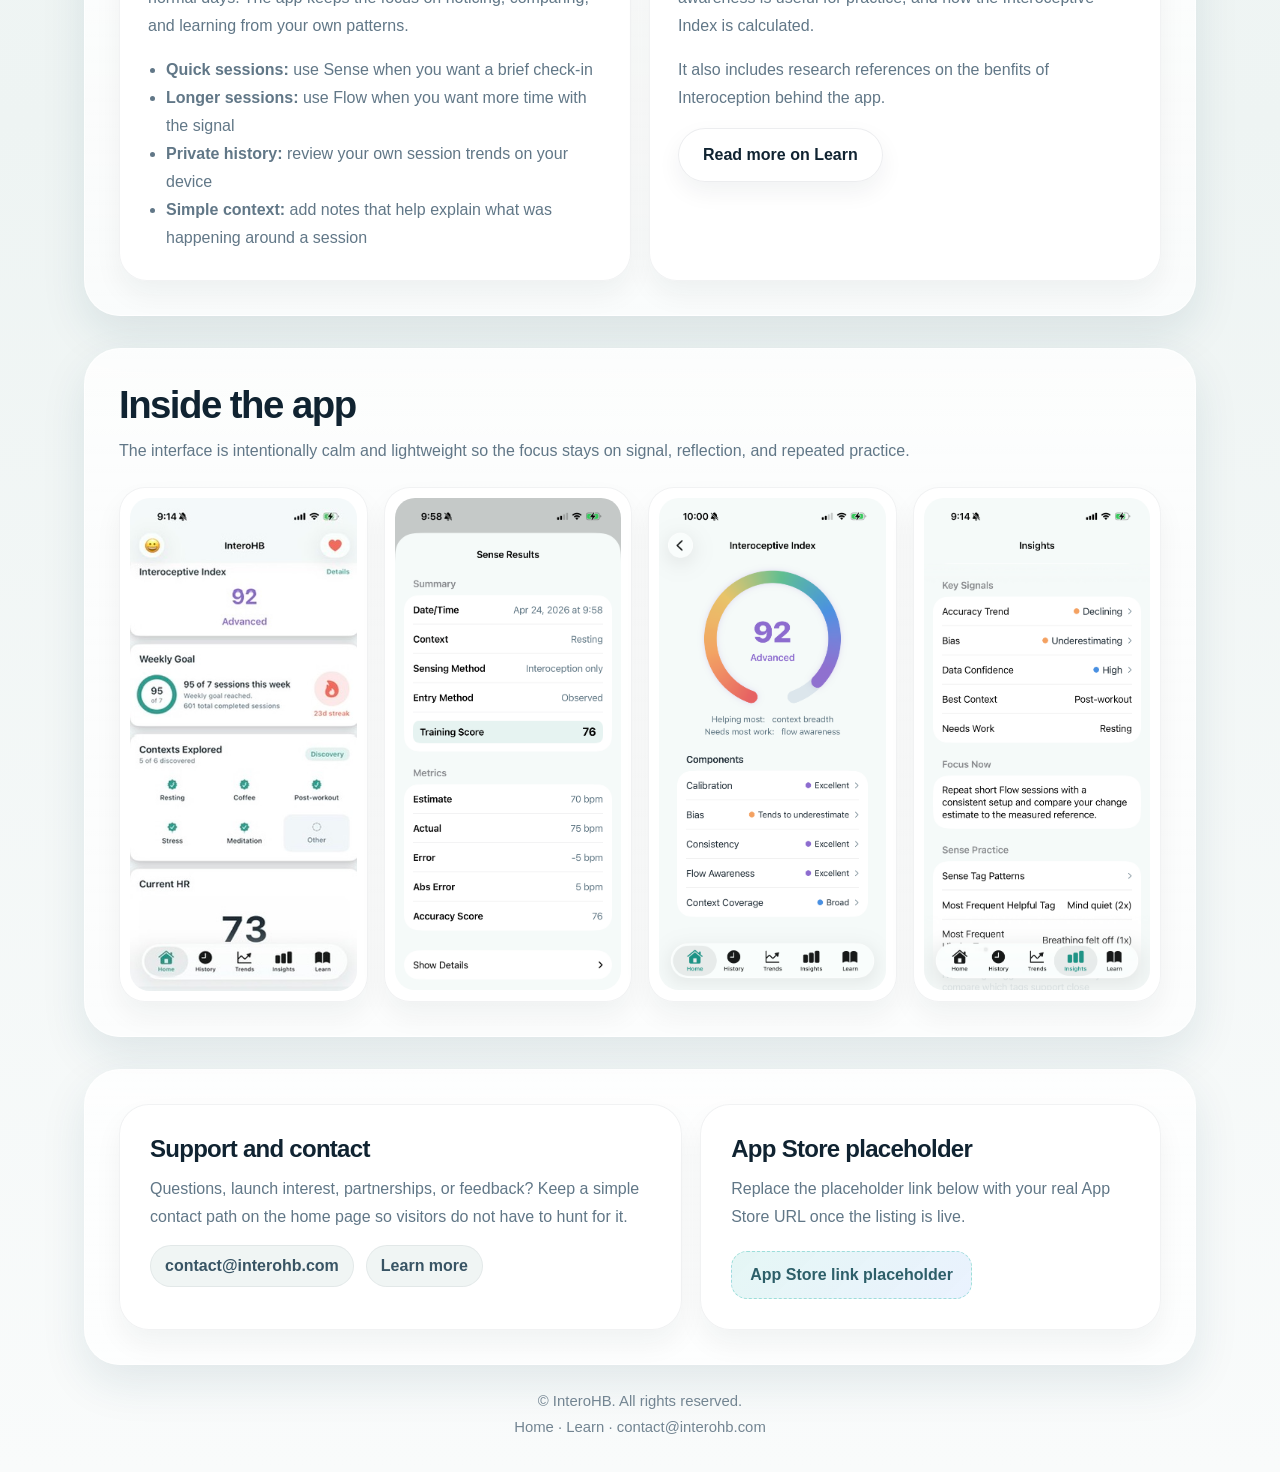
==== commit 508c2cae: "Updated screen shots" ====
--- a/index.html
+++ b/index.html
@@ -526,7 +526,7 @@
 
       <div class="gallery">
         <div class="shot"><img src="InteroHB Home Screen.png" alt="InteroHB Home Screen screenshot"></div>
-        <div class="shot"><img src="InteroHB Heartbeat Estimate Results.png" alt="InteroHB Sense results screenshot"></div>
+        <div class="shot"><img src="InteroHB Sense Results.png" alt="InteroHB Sense results screenshot"></div>
         <div class="shot"><img src="InteroHB InteroceptiveIndex.png" alt="InteroHB Interoceptive Index screenshot"></div>
         <div class="shot"><img src="InteroHB Insights.png" alt="InteroHB Insights screenshot"></div>
       </div>
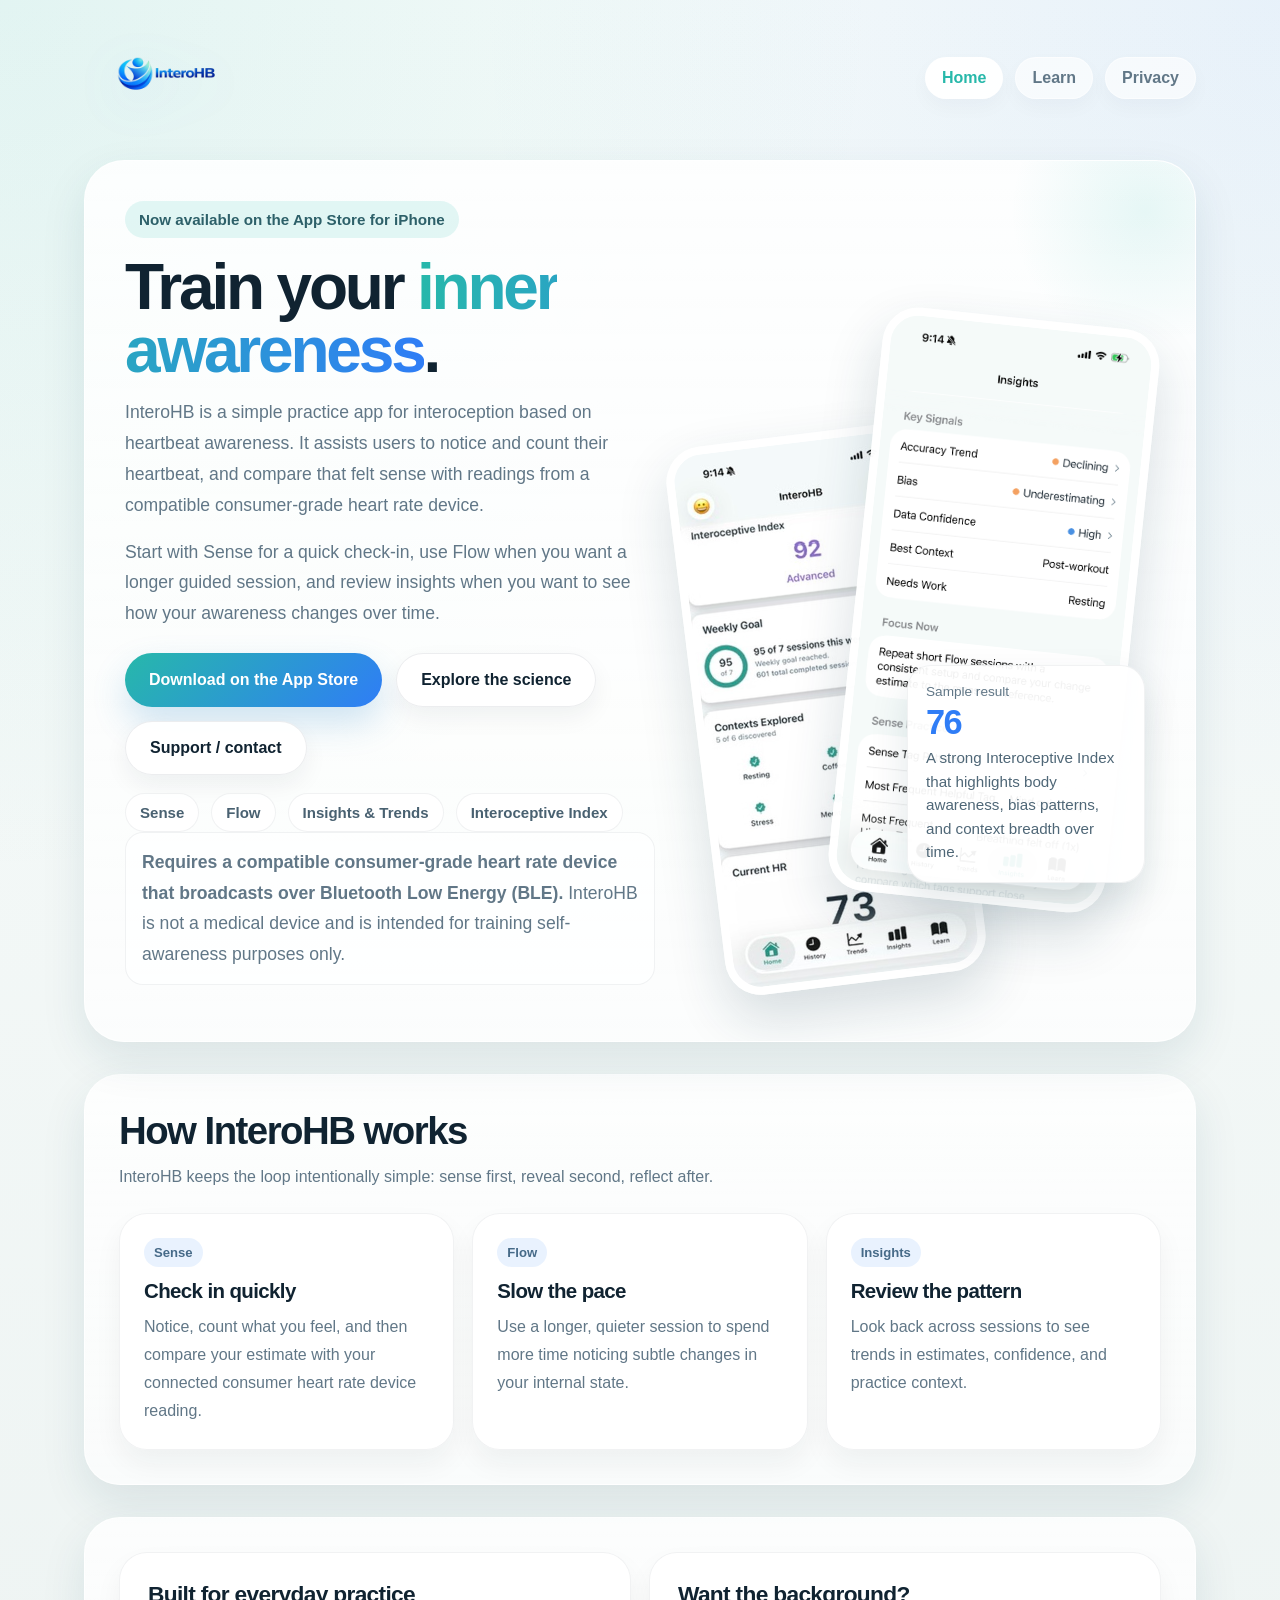
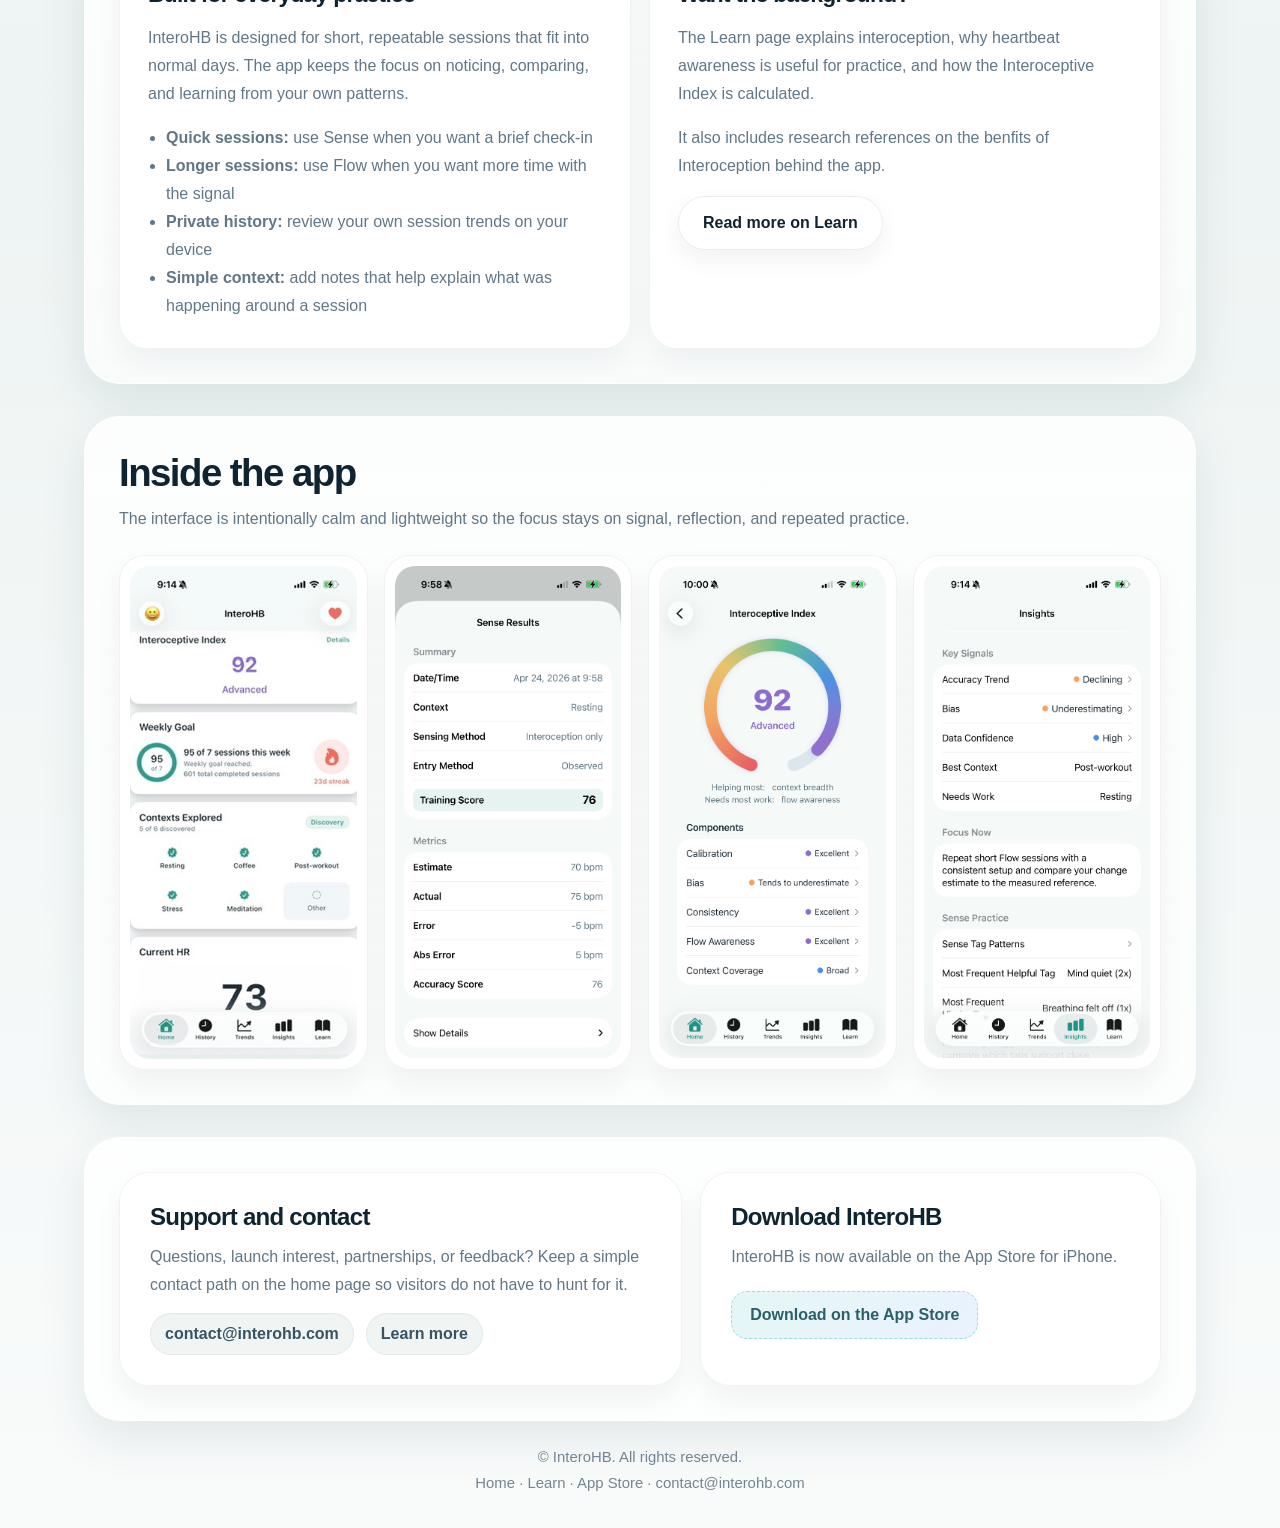
==== commit 4ecb5e53: "Update for new iPhone App store link." ====
--- a/index.html
+++ b/index.html
@@ -338,7 +338,7 @@
       overflow-wrap: anywhere;
     }
 
-    .appstore-placeholder {
+    .appstore-link {
       display: inline-block;
       margin-top: 8px;
       padding: 14px 18px;
@@ -413,17 +413,18 @@
 
     <section class="hero">
       <div>
-        <div class="eyebrow">Coming soon to the App Store</div>
+        <div class="eyebrow">Now available on the App Store for iPhone</div>
         <h1>Train your <span class="gradient-text">inner awareness</span>.</h1>
         <p>
-          InteroHB is a simple practice app for Interoception based on hearbeat awareness. It assists users to notice and count their hearbeat, and compare that felt sense with readings from a compatible consumer-grade heart rate device.
+          InteroHB is a simple practice app for interoception based on heartbeat awareness. It assists users to notice and count their heartbeat, and compare that felt sense with readings from a compatible consumer-grade heart rate device.
         </p>
         <p>
           Start with Sense for a quick check-in, use Flow when you want a longer guided session, and review insights when you want to see how your awareness changes over time.
         </p>
 
         <div class="cta-row">
-          <a class="button primary" href="learn.html">Explore the science</a>
+          <a class="button primary" href="https://apps.apple.com/jp/app/interohb/id6761402193?l=en-US" target="_blank" rel="noopener noreferrer">Download on the App Store</a>
+          <a class="button secondary" href="learn.html">Explore the science</a>
           <a class="button secondary" href="mailto:contact@interohb.com">Support / contact</a>
         </div>
 
@@ -546,11 +547,11 @@
         </div>
 
         <div class="coming-card">
-          <h3>App Store placeholder</h3>
+          <h3>Download InteroHB</h3>
           <p>
-            Replace the placeholder link below with your real App Store URL once the listing is live.
-          </p>
-          <a class="appstore-placeholder" href="https://apps.apple.com/" target="_blank" rel="noopener">App Store link placeholder</a>
+            InteroHB is now available on the App Store for iPhone.
+          </p>
+          <a class="appstore-link" href="https://apps.apple.com/jp/app/interohb/id6761402193?l=en-US" target="_blank" rel="noopener noreferrer">Download on the App Store</a>
         </div>
       </div>
     </section>
@@ -559,6 +560,7 @@
       © InteroHB. All rights reserved.<br />
       <a href="index.html">Home</a> ·
       <a href="learn.html">Learn</a> ·
+      <a href="https://apps.apple.com/jp/app/interohb/id6761402193?l=en-US" target="_blank" rel="noopener noreferrer">App Store</a> ·
       <a href="mailto:contact@interohb.com">contact@interohb.com</a>
     </footer>
   </div>
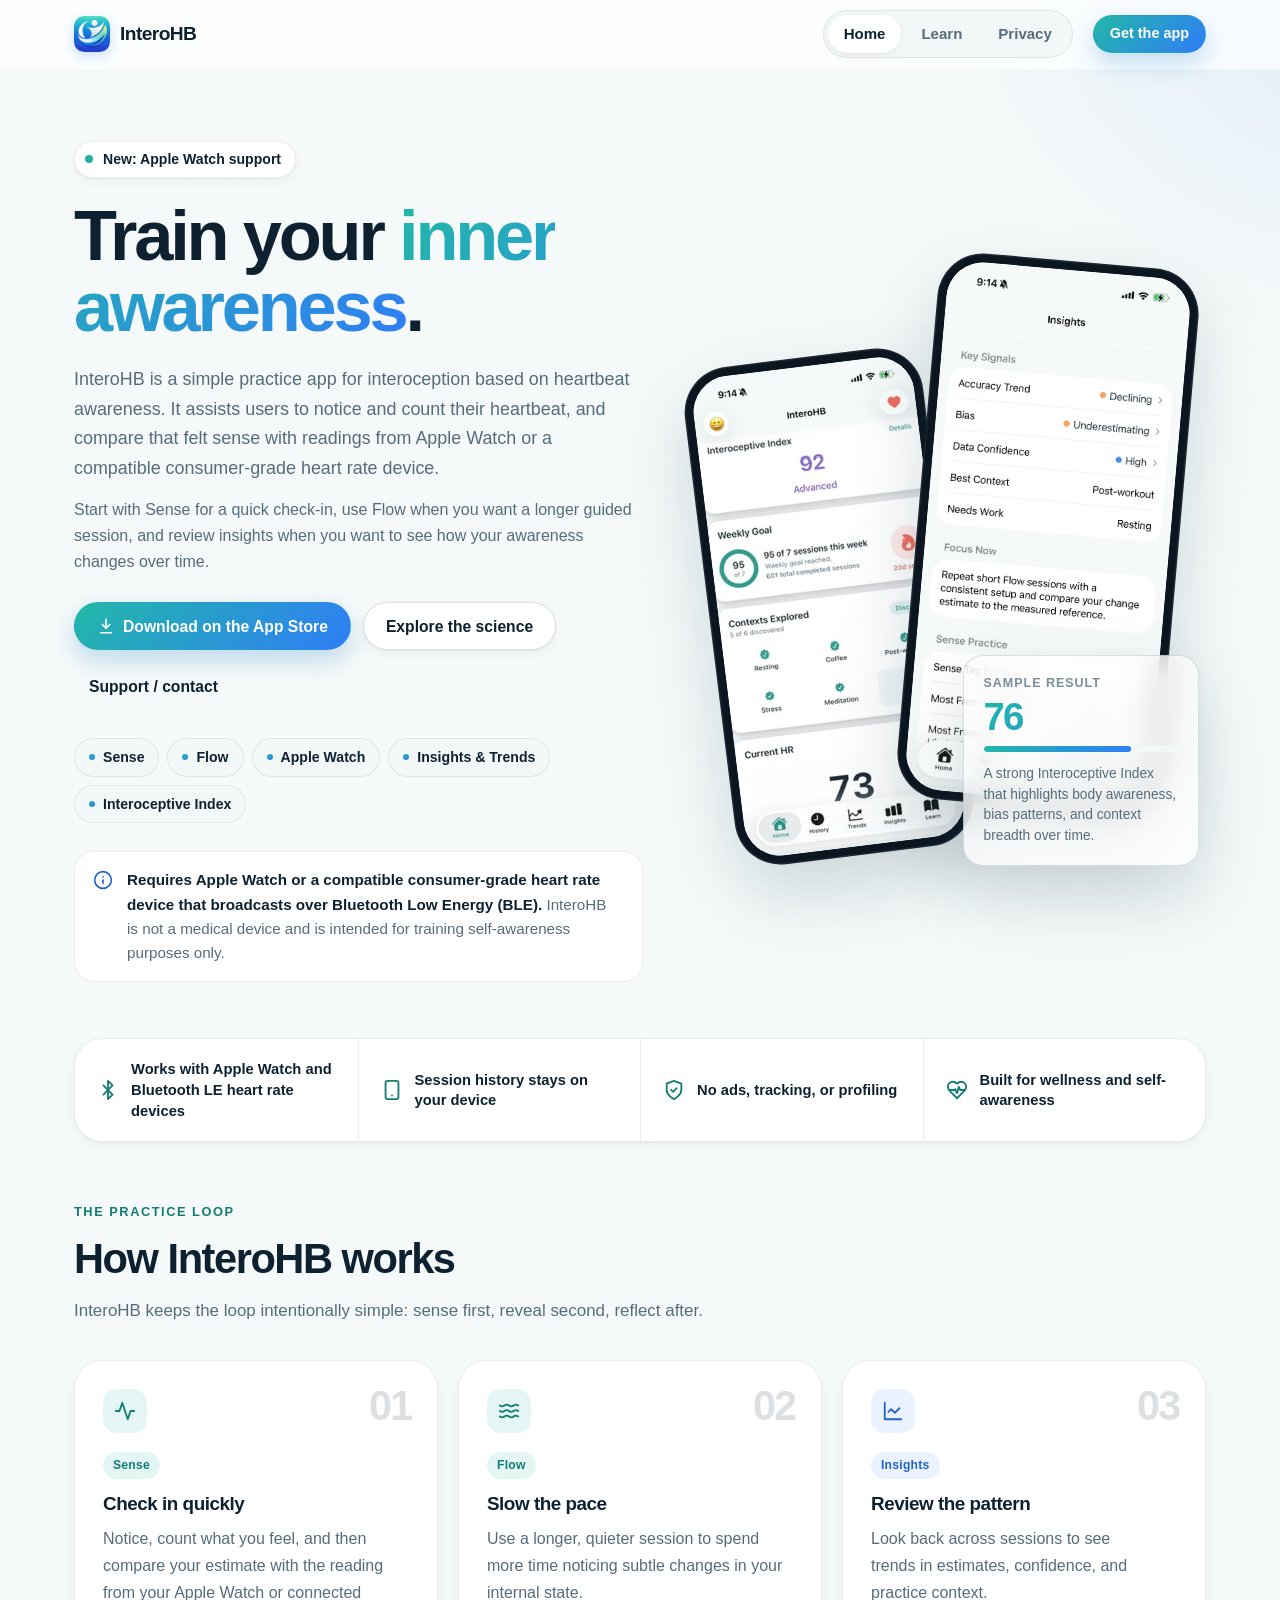
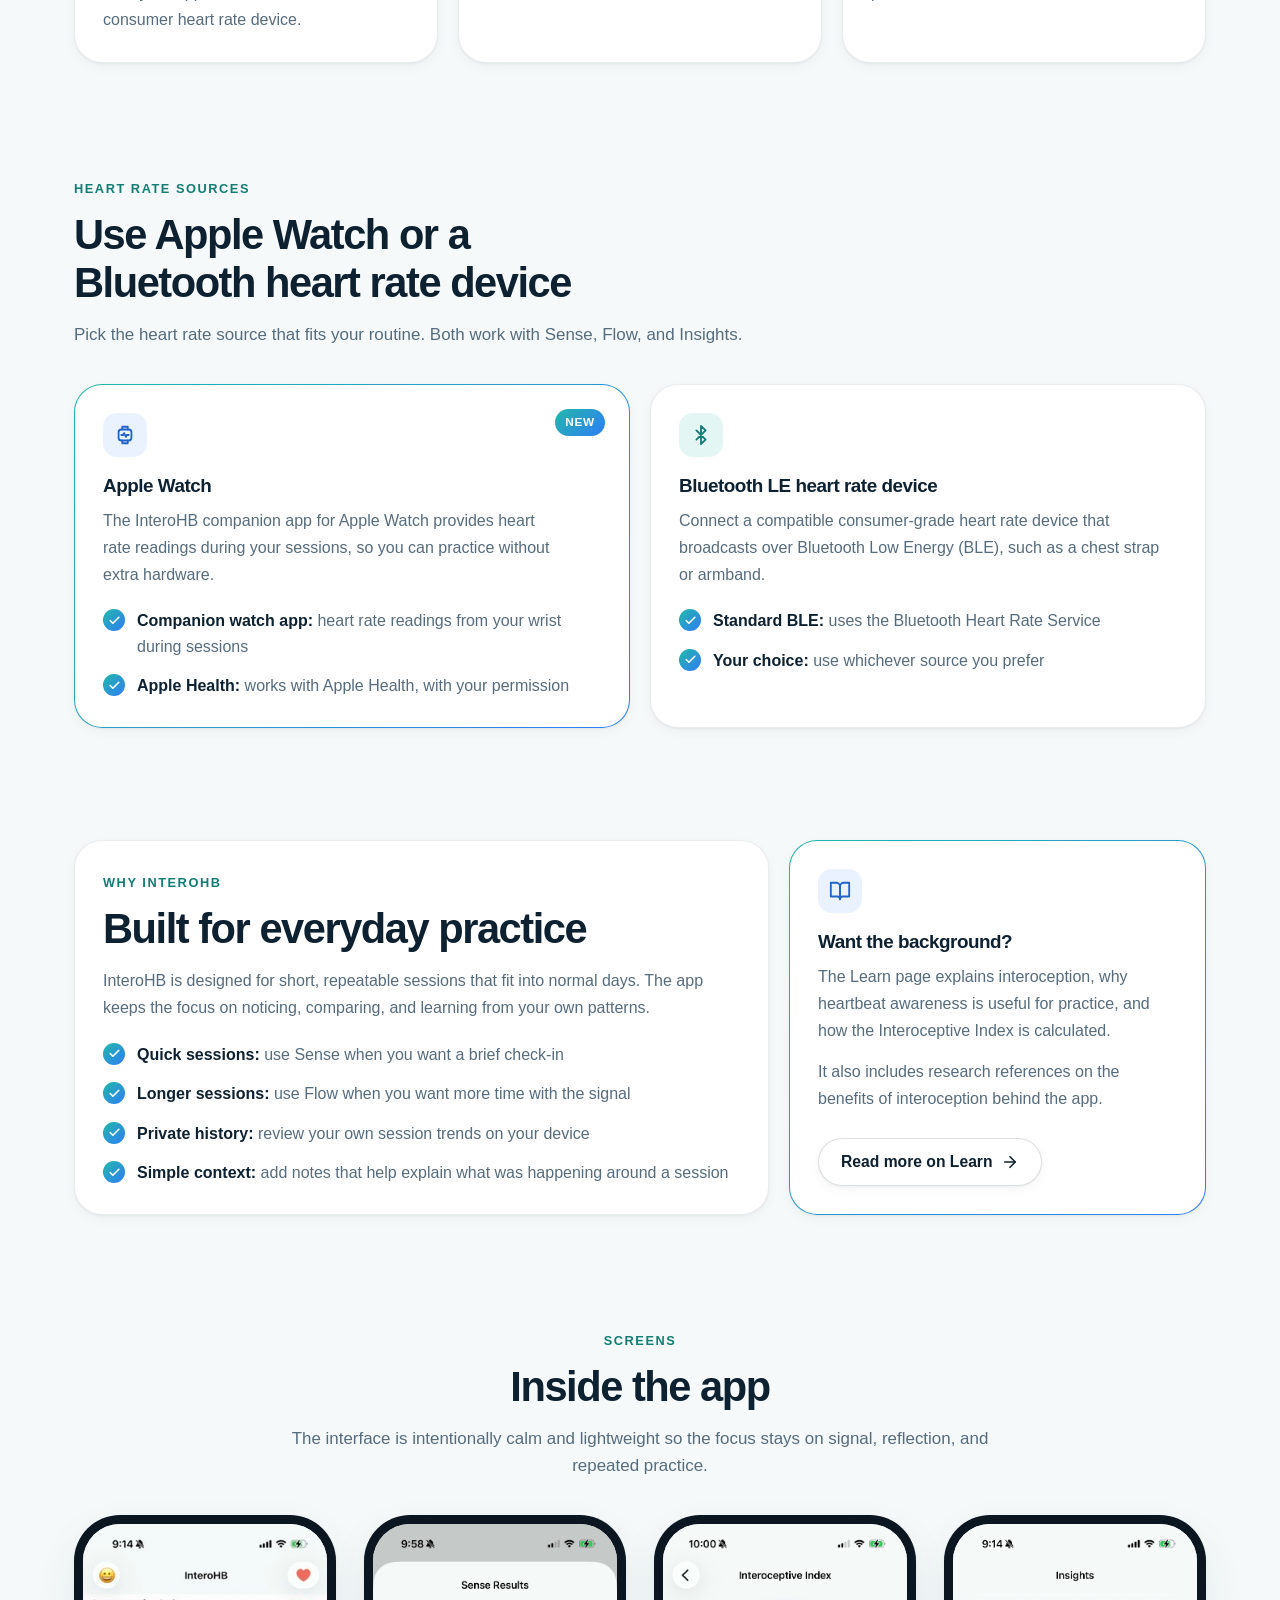
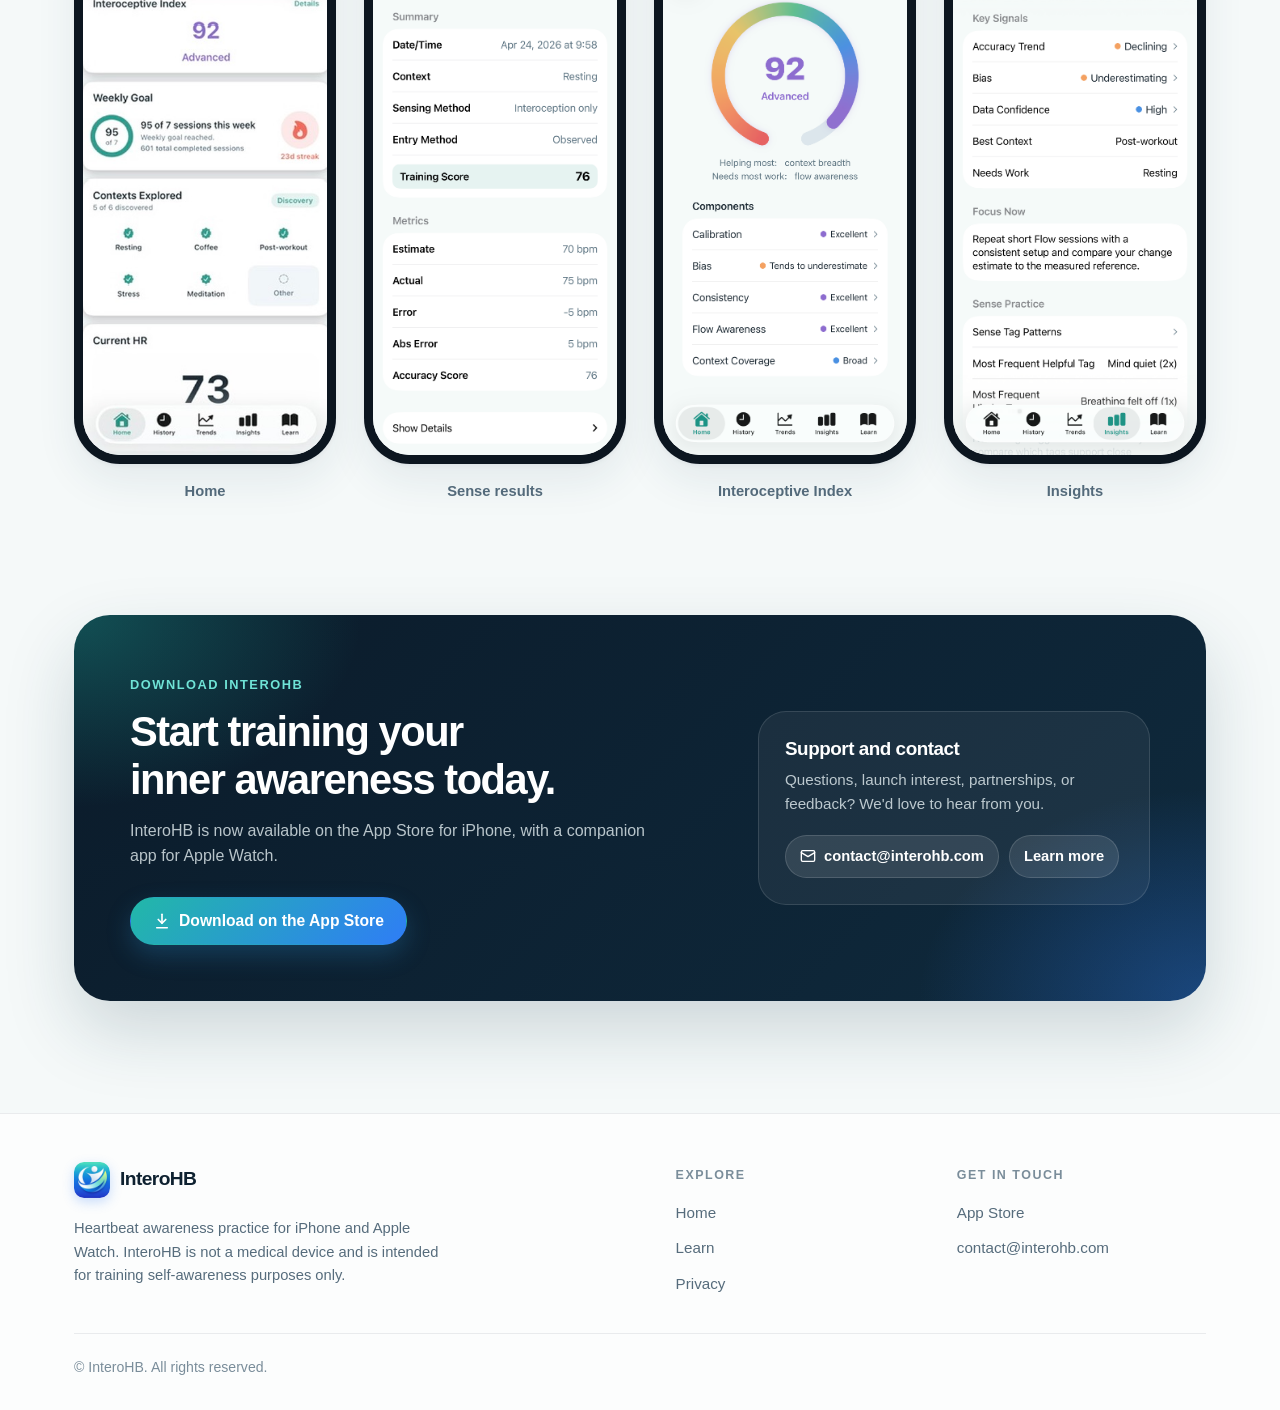
==== commit 03731ac5: "Redesign site UI and add Apple Watch support - Modernize Home, Learn, and Privacy with a shared desi" ====
--- a/index.html
+++ b/index.html
@@ -4,565 +4,537 @@
   <meta charset="UTF-8" />
   <meta name="viewport" content="width=device-width, initial-scale=1.0" />
   <title>InteroHB | Train Inner Awareness</title>
+  <meta name="description" content="InteroHB is a simple practice app for interoception based on heartbeat awareness, for iPhone and Apple Watch.">
+  <meta name="theme-color" content="#f5f9f9" media="(prefers-color-scheme: light)">
+  <meta name="theme-color" content="#071119" media="(prefers-color-scheme: dark)">
   <link rel="icon" href="favicon.ico" sizes="any">
   <link rel="icon" type="image/x-icon" href="./favicon.ico?v=2">
   <link rel="icon" type="image/png" sizes="32x32" href="./favicon-32x32.png?v=2">
   <link rel="icon" type="image/png" sizes="16x16" href="./favicon-16x16.png?v=2">
   <link rel="apple-touch-icon" sizes="180x180" href="./apple-touch-icon.png?v=2">
   <link rel="manifest" href="./site.webmanifest?v=2">
-  <link rel="stylesheet" href="styles.css?v=1">
+  <link rel="stylesheet" href="styles.css?v=2">
+  <script src="site.js?v=2" defer></script>
   <script data-goatcounter="https://inugoya.goatcounter.com/count"
           async src="//gc.zgo.at/count.js"></script>
   <style>
-
-    .nav {
-      justify-content: flex-end;
-    }
-      
-    .hero {
-      display: grid;
-      grid-template-columns: 1.06fr 0.94fr;
-      gap: 30px;
-      padding: 40px;
-      background: linear-gradient(180deg, rgba(255,255,255,0.86), rgba(255,255,255,0.73));
-      border: 1px solid rgba(255,255,255,0.76);
-      border-radius: 40px;
-      box-shadow: var(--shadow);
-      overflow: hidden;
-      position: relative;
-    }
-
-    .hero::before {
-      content: "";
-      position: absolute;
-      right: -90px;
-      top: -90px;
-      width: 280px;
-      height: 280px;
-      background: radial-gradient(circle, rgba(39,184,170,0.10), transparent 68%);
-      pointer-events: none;
-    }
-
-    .eyebrow {
-      display: inline-flex;
-      align-items: center;
-      gap: 8px;
-    }
-
-    h1 {
-      margin: 0 0 16px;
-      font-size: clamp(2.8rem, 5vw, 4.8rem);
-      line-height: 0.98;
-      letter-spacing: -0.05em;
-      overflow-wrap: anywhere;
-    }
-
-    .hero p {
-      margin: 0 0 16px;
-      font-size: 1.1rem;
-      max-width: 650px;
-    }
-
-    .hero-note {
-      margin: 14px 0 0;
-      color: #3f5a6b;
-      line-height: 1.7;
-      font-size: 0.98rem;
-      background: rgba(255,255,255,0.68);
-      border: 1px solid rgba(16,35,49,0.06);
-      border-radius: 18px;
-      padding: 14px 16px;
-      display: inline-block;
-      max-width: 680px;
-    }
-
-    .cta-row {
-      display: flex;
-      flex-wrap: wrap;
-      gap: 14px;
-      margin-top: 24px;
-    }
-
-    .button {
-      transition: transform 0.18s ease, box-shadow 0.18s ease;
-    }
-
-    .button:hover {
-      transform: translateY(-1px);
-    }
-
-    .meta-row {
-      display: flex;
-      flex-wrap: wrap;
-      gap: 12px;
-      margin-top: 18px;
-    }
-
-    .pill {
-      padding: 10px 14px;
-      border-radius: 999px;
-      background: rgba(255,255,255,0.82);
-      border: 1px solid rgba(16,35,49,0.06);
-      color: #496171;
-      font-size: 0.94rem;
-      font-weight: 700;
-      text-align: center;
-    }
-
+    /* Hero visual */
     .hero-visual {
       position: relative;
-      min-height: 600px;
+      height: 620px;
+      width: 100%;
+      max-width: 500px;
+      margin-inline: auto;
+    }
+
+    .hero-visual .glow {
+      position: absolute;
+      inset: 8% 0 4%;
+      border-radius: 50%;
+      background:
+        radial-gradient(closest-side, rgba(31, 178, 163, 0.28), transparent 70%) 20% 60% / 70% 70% no-repeat,
+        radial-gradient(closest-side, rgba(47, 125, 246, 0.26), transparent 70%) 80% 30% / 70% 70% no-repeat;
+      filter: blur(10px);
+    }
+
+    .hero-visual .ecg {
+      position: absolute;
+      left: -8%;
+      right: -8%;
+      top: 46%;
+      width: 116%;
+      height: 90px;
+      color: var(--teal);
+      opacity: 0.55;
+    }
+
+    .ecg path {
+      stroke-dasharray: 900;
+      stroke-dashoffset: 900;
+      animation: trace 3.6s var(--ease) 0.4s infinite;
+    }
+
+    @keyframes trace {
+      0% { stroke-dashoffset: 900; opacity: 1; }
+      70% { stroke-dashoffset: 0; opacity: 1; }
+      100% { stroke-dashoffset: 0; opacity: 0; }
+    }
+
+    @media (prefers-reduced-motion: reduce) {
+      .ecg path { stroke-dashoffset: 0; animation: none; }
+    }
+
+    .hero-visual .device { position: absolute; }
+
+    .hero-visual .device.back {
+      width: 240px;
+      left: 2%;
+      top: 104px;
+      transform: rotate(-7deg);
+    }
+
+    .hero-visual .device.front {
+      width: 262px;
+      right: 4%;
+      top: 8px;
+      transform: rotate(5deg);
+      z-index: 2;
+    }
+
+    .stat-card {
+      position: absolute;
+      right: 0;
+      bottom: 6px;
+      z-index: 3;
+      width: 236px;
+      padding: 18px 20px;
+      border-radius: var(--radius);
+      background: var(--surface-glass);
+      -webkit-backdrop-filter: blur(16px);
+      backdrop-filter: blur(16px);
+      border: 1px solid var(--border-strong);
+      box-shadow: var(--shadow-lg);
+    }
+
+    .stat-card .label {
+      font-size: 0.78rem;
+      font-weight: 700;
+      letter-spacing: 0.08em;
+      text-transform: uppercase;
+      color: var(--subtle);
+    }
+
+    .stat-card .value {
+      margin: 4px 0 10px;
+      font-size: 2.4rem;
+      font-weight: 800;
+      line-height: 1;
+      letter-spacing: -0.05em;
+    }
+
+    .meter {
+      height: 6px;
+      border-radius: 999px;
+      background: var(--surface-2);
+      overflow: hidden;
+      margin-bottom: 12px;
+    }
+    .meter span { display: block; width: 76%; height: 100%; border-radius: inherit; background: var(--brand-grad); }
+
+    .stat-card .desc { font-size: 0.86rem; line-height: 1.5; color: var(--muted); }
+
+    /* Trust strip */
+    .trust {
+      margin: 0;
+      padding: 0;
+      list-style: none;
+      display: grid;
+      grid-template-columns: repeat(4, minmax(0, 1fr));
+      gap: 0;
+      border-radius: var(--radius-lg);
+      background: var(--surface);
+      border: 1px solid var(--border);
+      box-shadow: var(--shadow-sm);
+      overflow: hidden;
+    }
+
+    .trust li {
       display: flex;
       align-items: center;
-      justify-content: center;
-    }
-
-    .phone-stack {
-      position: relative;
-      width: min(100%, 450px);
-      height: 600px;
-    }
-
-    .phone {
+      gap: 12px;
+      padding: 20px 22px;
+      font-size: 0.92rem;
+      font-weight: 600;
+      line-height: 1.4;
+      color: var(--text);
+    }
+    .trust li + li { border-left: 1px solid var(--border); }
+    .trust svg { width: 22px; height: 22px; color: var(--teal-ink); }
+
+    /* Steps */
+    .step-num {
       position: absolute;
-      background: rgba(255,255,255,0.88);
-      border: 8px solid rgba(255,255,255,0.84);
-      border-radius: 36px;
-      overflow: hidden;
-      box-shadow: 0 24px 54px rgba(20, 59, 76, 0.16);
-    }
-
-    .phone.one {
-      width: 262px;
-      left: 0;
-      top: 132px;
-      transform: rotate(-7deg);
-      z-index: 1;
-    }
-
-    .phone.two {
-      width: 278px;
-      right: 12px;
-      top: 16px;
-      transform: rotate(6deg);
-      z-index: 2;
-    }
-
-    .mini-stat {
+      top: 24px;
+      right: 26px;
+      font-size: 2.6rem;
+      font-weight: 800;
+      letter-spacing: -0.05em;
+      line-height: 1;
+      color: var(--border-strong);
+    }
+
+    .new-badge {
       position: absolute;
-      right: 0;
-      bottom: 18px;
-      width: 238px;
-      padding: 18px;
-      border-radius: 24px;
-      background: rgba(255,255,255,0.94);
-      border: 1px solid rgba(16,35,49,0.06);
-      box-shadow: 0 18px 38px rgba(20,59,76,0.12);
-      z-index: 3;
-    }
-
-    .mini-stat .label {
-      color: var(--muted);
-      font-size: 0.85rem;
-      margin-bottom: 4px;
-    }
-
-    .mini-stat .value {
-      font-size: 2.15rem;
-      font-weight: 900;
-      letter-spacing: -0.05em;
-      color: var(--blue);
-      margin-bottom: 4px;
-    }
-
-    .mini-stat .desc {
-      color: #4f6777;
-      line-height: 1.55;
-      font-size: 0.95rem;
-    }
-
-    .section {
-      margin-top: 32px;
-      padding: 34px;
-    }
-
-    .section-head {
-      display: flex;
-      justify-content: space-between;
-      gap: 18px;
-      align-items: end;
-      flex-wrap: wrap;
-      margin-bottom: 22px;
-    }
-
-    .section h2 {
-      margin: 0;
-      font-size: clamp(2rem, 3vw, 2.8rem);
-      letter-spacing: -0.04em;
-      overflow-wrap: anywhere;
-    }
-
-    .section .intro {
-      margin: 10px 0 0;
-      max-width: 760px;
-    }
-    /* Wide version of intro text (muted, full width) */
-    .intro-wide {
-      margin: 10px 0 0;
-      color: var(--muted);
-      line-height: 1.75;
-      overflow-wrap: anywhere;
-    }
-
-    .feature-grid {
-      display: grid;
-      grid-template-columns: repeat(3, minmax(0, 1fr));
-      gap: 18px;
-    }
-
-    .feature-card {
-      padding: 24px;
-      border-radius: 28px;
-      background: rgba(255,255,255,0.92);
-      border: 1px solid rgba(16,35,49,0.06);
-      box-shadow: 0 14px 28px rgba(16,35,49,0.05);
-    }
-
-    .feature-card .tag {
-      display: inline-block;
-      padding: 7px 10px;
+      top: 24px;
+      right: 24px;
+      padding: 4px 10px;
       border-radius: 999px;
-      background: rgba(47,125,246,0.10);
-      color: #466a88;
-      font-size: 0.82rem;
+      background: var(--brand-grad);
+      color: #fff;
+      font-size: 0.74rem;
       font-weight: 800;
-      margin-bottom: 12px;
-    }
-
-    .feature-card h3 {
-      margin: 0 0 10px;
-      font-size: 1.28rem;
-      letter-spacing: -0.03em;
-      overflow-wrap: anywhere;
-    }
-
-    .feature-card p {
-      margin: 0;
-    }
-
-    .split {
-      display: grid;
-      grid-template-columns: 1fr 1fr;
-      gap: 18px;
-    }
-
-    .panel {
-      padding: 28px;
-      border-radius: 28px;
-      background: rgba(255,255,255,0.92);
-      border: 1px solid rgba(16,35,49,0.06);
-      box-shadow: 0 14px 28px rgba(16,35,49,0.05);
-    }
-
-    .panel h3 {
-      margin: 0 0 12px;
-      font-size: 1.42rem;
-      letter-spacing: -0.03em;
-      overflow-wrap: anywhere;
-    }
-
+      letter-spacing: 0.06em;
+      text-transform: uppercase;
+    }
+
+    /* Practice split */
+    .practice { grid-template-columns: minmax(0, 1.25fr) minmax(0, 0.75fr); }
+    .practice .card.tint { display: flex; flex-direction: column; }
+    .practice .card.tint .button { margin-top: auto; align-self: flex-start; }
+    .practice .card.tint p:last-of-type { margin-bottom: 24px; }
+
+    /* Gallery */
     .gallery {
       display: grid;
       grid-template-columns: repeat(4, minmax(0, 1fr));
-      gap: 16px;
-      margin-top: 10px;
-    }
-
-    .shot {
-      padding: 10px;
-      background: rgba(255,255,255,0.92);
-      border-radius: 26px;
-      border: 1px solid rgba(16,35,49,0.06);
-      box-shadow: 0 14px 28px rgba(16,35,49,0.05);
-    }
-
-    .shot img {
-      border-radius: 20px;
-      width: 100%;
-      display: block;
-    }
-
-    .support {
-      display: grid;
-      grid-template-columns: 1.1fr 0.9fr;
-      gap: 18px;
-      align-items: stretch;
-    }
-
-    .support-card,
-    .coming-card {
-      padding: 30px;
-      border-radius: 30px;
-      background: rgba(255,255,255,0.92);
-      border: 1px solid rgba(16,35,49,0.06);
-      box-shadow: 0 14px 28px rgba(16,35,49,0.05);
-    }
-
-    .support-card h3,
-    .coming-card h3 {
-      margin: 0 0 12px;
-      font-size: 1.5rem;
-      letter-spacing: -0.03em;
-      overflow-wrap: anywhere;
-    }
-
-    .support-card p,
-    .coming-card p {
-      margin: 0 0 12px;
-    }
-
-    .links {
-      display: flex;
-      flex-wrap: wrap;
-      gap: 12px;
-      margin-top: 14px;
-    }
-
-    .link-pill {
-      padding: 11px 14px;
-      border-radius: 999px;
-      background: rgba(239,244,243,0.9);
-      border: 1px solid rgba(16,35,49,0.06);
-      font-weight: 700;
-      color: #385464;
-      overflow-wrap: anywhere;
-    }
-
-    .appstore-link {
-      display: inline-block;
-      margin-top: 8px;
-      padding: 14px 18px;
-      border-radius: 16px;
-      background: linear-gradient(135deg, rgba(39,184,170,0.12), rgba(47,125,246,0.10));
-      border: 1px dashed rgba(39,184,170,0.38);
-      font-weight: 800;
-      color: #2d5f69;
+      gap: 28px;
+      margin: 0;
+      padding: 0;
+      list-style: none;
+    }
+
+    .gallery figure { margin: 0; }
+    .gallery .device { box-shadow: var(--shadow); transition: transform 0.4s var(--ease); }
+    .gallery figure:hover .device { transform: translateY(-6px); }
+
+    .gallery figcaption {
+      margin-top: 16px;
       text-align: center;
-    }
-
-    @media (max-width: 1040px) {
-      .hero,
-      .feature-grid,
-      .split,
-      .gallery,
-      .support {
-        grid-template-columns: 1fr;
+      font-size: 0.92rem;
+      font-weight: 600;
+      color: var(--muted);
+    }
+
+    @media (max-width: 1024px) {
+      .hero-visual { height: 580px; }
+      .trust { grid-template-columns: repeat(2, minmax(0, 1fr)); }
+      .trust li:nth-child(3) { border-left: 0; }
+      .trust li:nth-child(n+3) { border-top: 1px solid var(--border); }
+      .practice { grid-template-columns: minmax(0, 1fr); }
+      .gallery { grid-template-columns: repeat(2, minmax(0, 1fr)); max-width: 620px; margin-inline: auto; }
+    }
+
+    @media (max-width: 720px) {
+      .hero-visual { height: auto; display: flex; flex-direction: column; align-items: center; }
+      .hero-visual .device.back,
+      .hero-visual .ecg { display: none; }
+      .hero-visual .device.front { position: relative; right: auto; top: auto; width: min(66vw, 250px); transform: rotate(3deg); }
+      .stat-card { position: relative; right: auto; bottom: auto; margin-top: -72px; margin-left: 30%; width: min(70vw, 236px); }
+
+      .trust { grid-template-columns: minmax(0, 1fr); }
+      .trust li + li { border-left: 0; border-top: 1px solid var(--border); }
+      .trust li { padding: 16px 18px; }
+
+      .gallery {
+        display: flex;
+        gap: 18px;
+        max-width: none;
+        margin-inline: -16px;
+        padding: 8px 16px 24px;
+        overflow-x: auto;
+        scroll-snap-type: x mandatory;
+        scrollbar-width: none;
       }
-
-      .hero-visual {
-        min-height: 500px;
-      }
-
-      .phone-stack {
-        width: 380px;
-        max-width: 100%;
-        height: 500px;
-      }
-
-      .phone.one {
-        width: 215px;
-        top: 120px;
-      }
-
-      .phone.two {
-        width: 230px;
-      }
-
-      .mini-stat {
-        width: 190px;
-      }
-    }
-
-    @media (max-width: 720px) {
-      .meta-row {
-        gap: 10px;
-      }
-
-      .pill {
-        font-size: 0.88rem;
-      }
-
-      .hero-visual {
-        display: none;
-      }
+      .gallery::-webkit-scrollbar { display: none; }
+      .gallery li { flex: 0 0 62%; scroll-snap-align: center; }
     }
   </style>
 </head>
 <body>
-  <div class="shell">
-    <header class="topbar">
+  <a class="skip-link" href="#main">Skip to content</a>
+
+  <header class="site-header">
+    <div class="container header-inner">
       <a href="index.html" class="brand" aria-label="InteroHB home">
-        <img class="lockup" src="InteroHB Word and Logo.png" alt="InteroHB logo and wordmark">
+        <img src="apple-touch-icon.png" width="36" height="36" alt="">
+        <span>InteroHB</span>
       </a>
-      <nav class="nav">
-        <a class="active" href="index.html">Home</a>
+      <nav class="nav" aria-label="Primary">
+        <a href="index.html" aria-current="page">Home</a>
         <a href="learn.html">Learn</a>
         <a href="privacy.html">Privacy</a>
       </nav>
-    </header>
-
-    <section class="hero">
+      <a class="button primary small header-cta" href="https://apps.apple.com/jp/app/interohb/id6761402193?l=en-US" target="_blank" rel="noopener noreferrer">Get the app</a>
+    </div>
+  </header>
+
+  <main id="main">
+    <section class="hero container">
       <div>
-        <div class="eyebrow">Now available on the App Store for iPhone</div>
+        <span class="eyebrow"><span class="dot" aria-hidden="true"></span>New: Apple Watch support</span>
         <h1>Train your <span class="gradient-text">inner awareness</span>.</h1>
-        <p>
-          InteroHB is a simple practice app for interoception based on heartbeat awareness. It assists users to notice and count their heartbeat, and compare that felt sense with readings from a compatible consumer-grade heart rate device.
+        <p class="lead">
+          InteroHB is a simple practice app for interoception based on heartbeat awareness. It assists users to notice and count their heartbeat, and compare that felt sense with readings from Apple Watch or a compatible consumer-grade heart rate device.
         </p>
         <p>
           Start with Sense for a quick check-in, use Flow when you want a longer guided session, and review insights when you want to see how your awareness changes over time.
         </p>
 
-        <div class="cta-row">
-          <a class="button primary" href="https://apps.apple.com/jp/app/interohb/id6761402193?l=en-US" target="_blank" rel="noopener noreferrer">Download on the App Store</a>
+        <div class="button-row">
+          <a class="button primary" href="https://apps.apple.com/jp/app/interohb/id6761402193?l=en-US" target="_blank" rel="noopener noreferrer">
+            <svg viewBox="0 0 24 24" fill="none" stroke="currentColor" stroke-width="2.2" stroke-linecap="round" stroke-linejoin="round" aria-hidden="true"><path d="M12 3v12"/><path d="m7 10 5 5 5-5"/><path d="M5 21h14"/></svg>
+            Download on the App Store
+          </a>
           <a class="button secondary" href="learn.html">Explore the science</a>
-          <a class="button secondary" href="mailto:contact@interohb.com">Support / contact</a>
-        </div>
-
-        <div class="meta-row">
-          <div class="pill">Sense</div>
-          <div class="pill">Flow</div>
-          <div class="pill">Insights & Trends</div>
-          <div class="pill">Interoceptive Index</div>
-        </div>
-
-        <p class="hero-note">
-          <strong>Requires a compatible consumer-grade heart rate device that broadcasts over Bluetooth Low Energy (BLE).</strong>
-          InteroHB is not a medical device and is intended for training self-awareness purposes only.
-        </p>
+          <a class="button ghost" href="mailto:contact@interohb.com">Support / contact</a>
+        </div>
+
+        <ul class="chips" aria-label="App features">
+          <li>Sense</li>
+          <li>Flow</li>
+          <li>Apple Watch</li>
+          <li>Insights &amp; Trends</li>
+          <li>Interoceptive Index</li>
+        </ul>
+
+        <div class="callout">
+          <svg viewBox="0 0 24 24" fill="none" stroke="currentColor" stroke-width="2" stroke-linecap="round" stroke-linejoin="round" aria-hidden="true"><circle cx="12" cy="12" r="10"/><path d="M12 16v-4"/><path d="M12 8h.01"/></svg>
+          <p>
+            <strong>Requires Apple Watch or a compatible consumer-grade heart rate device that broadcasts over Bluetooth Low Energy (BLE).</strong>
+            InteroHB is not a medical device and is intended for training self-awareness purposes only.
+          </p>
+        </div>
       </div>
 
       <div class="hero-visual">
-        <div class="phone-stack">
-          <div class="phone one">
-            <img src="InteroHB Home Screen.png" alt="InteroHB home screen">
-          </div>
-          <div class="phone two">
-            <img src="InteroHB Insights.png" alt="InteroHB insights screen">
-          </div>
-          <div class="mini-stat">
-            <div class="label">Sample result</div>
-            <div class="value">76</div>
-            <div class="desc">A strong Interoceptive Index that highlights body awareness, bias patterns, and context breadth over time.</div>
-          </div>
+        <div class="glow" aria-hidden="true"></div>
+        <svg class="ecg" viewBox="0 0 600 90" preserveAspectRatio="none" fill="none" aria-hidden="true">
+          <path d="M0 45h150l14-18 12 18h40l10-38 16 76 12-38h70l14-14 12 14h70l10-38 16 76 12-38h132" stroke="currentColor" stroke-width="2.5" stroke-linecap="round" stroke-linejoin="round"/>
+        </svg>
+        <div class="device back">
+          <img src="InteroHB Home Screen.png" width="359" height="782" alt="InteroHB home screen" fetchpriority="high">
+        </div>
+        <div class="device front">
+          <img src="InteroHB Insights.png" width="1206" height="2622" alt="InteroHB insights screen" fetchpriority="high">
+        </div>
+        <div class="stat-card">
+          <div class="label">Sample result</div>
+          <div class="value gradient-text">76</div>
+          <div class="meter" aria-hidden="true"><span></span></div>
+          <div class="desc">A strong Interoceptive Index that highlights body awareness, bias patterns, and context breadth over time.</div>
         </div>
       </div>
     </section>
 
-    <section class="section">
-      <div class="section-head">
-        <div>
-          <h2>How InteroHB works</h2>
-          <p class="intro-wide">
-            InteroHB keeps the loop intentionally simple: sense first, reveal second, reflect after.
-          </p>
-        </div>
-      </div>
-
-      <div class="feature-grid">
-        <div class="feature-card">
-          <div class="tag">Sense</div>
+    <div class="container" data-reveal>
+      <ul class="trust">
+        <li>
+          <svg viewBox="0 0 24 24" fill="none" stroke="currentColor" stroke-width="2" stroke-linecap="round" stroke-linejoin="round" aria-hidden="true"><path d="m7 7 10 10-5 5V2l5 5L7 17"/></svg>
+          Works with Apple Watch and Bluetooth LE heart rate devices
+        </li>
+        <li>
+          <svg viewBox="0 0 24 24" fill="none" stroke="currentColor" stroke-width="2" stroke-linecap="round" stroke-linejoin="round" aria-hidden="true"><rect x="5" y="2" width="14" height="20" rx="2"/><path d="M12 18h.01"/></svg>
+          Session history stays on your device
+        </li>
+        <li>
+          <svg viewBox="0 0 24 24" fill="none" stroke="currentColor" stroke-width="2" stroke-linecap="round" stroke-linejoin="round" aria-hidden="true"><path d="M12 22s8-4 8-10V5l-8-3-8 3v7c0 6 8 10 8 10"/><path d="m9 12 2 2 4-4"/></svg>
+          No ads, tracking, or profiling
+        </li>
+        <li>
+          <svg viewBox="0 0 24 24" fill="none" stroke="currentColor" stroke-width="2" stroke-linecap="round" stroke-linejoin="round" aria-hidden="true"><path d="M19 14c1.49-1.46 3-3.21 3-5.5A5.5 5.5 0 0 0 16.5 3c-1.76 0-3 .5-4.5 2-1.5-1.5-2.74-2-4.5-2A5.5 5.5 0 0 0 2 8.5c0 2.3 1.5 4.05 3 5.5l7 7Z"/><path d="M3.22 12H9.5l.5-1 2 4.5 2-7 1.5 3.5h5.27"/></svg>
+          Built for wellness and self-awareness
+        </li>
+      </ul>
+    </div>
+
+    <section class="section container" id="how-it-works">
+      <div class="section-head" data-reveal>
+        <span class="kicker">The practice loop</span>
+        <h2>How InteroHB works</h2>
+        <p>InteroHB keeps the loop intentionally simple: sense first, reveal second, reflect after.</p>
+      </div>
+
+      <div class="grid grid-3">
+        <article class="card lift" data-reveal>
+          <span class="step-num" aria-hidden="true">01</span>
+          <div class="icon-badge">
+            <svg viewBox="0 0 24 24" fill="none" stroke="currentColor" stroke-width="2" stroke-linecap="round" stroke-linejoin="round" aria-hidden="true"><path d="M22 12h-4l-3 9L9 3l-3 9H2"/></svg>
+          </div>
+          <div class="tag teal">Sense</div>
           <h3>Check in quickly</h3>
-          <p>Notice, count what you feel, and then compare your estimate with your connected consumer heart rate device reading.</p>
-        </div>
-        <div class="feature-card">
-          <div class="tag">Flow</div>
+          <p>Notice, count what you feel, and then compare your estimate with the reading from your Apple Watch or connected consumer heart rate device.</p>
+        </article>
+        <article class="card lift" data-reveal>
+          <span class="step-num" aria-hidden="true">02</span>
+          <div class="icon-badge">
+            <svg viewBox="0 0 24 24" fill="none" stroke="currentColor" stroke-width="2" stroke-linecap="round" stroke-linejoin="round" aria-hidden="true"><path d="M2 6c.6.5 1.2 1 2.5 1C7 7 7 5 9.5 5c2.6 0 2.4 2 5 2 2.5 0 2.5-2 5-2 1.3 0 1.9.5 2.5 1"/><path d="M2 12c.6.5 1.2 1 2.5 1 2.5 0 2.5-2 5-2 2.6 0 2.4 2 5 2 2.5 0 2.5-2 5-2 1.3 0 1.9.5 2.5 1"/><path d="M2 18c.6.5 1.2 1 2.5 1 2.5 0 2.5-2 5-2 2.6 0 2.4 2 5 2 2.5 0 2.5-2 5-2 1.3 0 1.9.5 2.5 1"/></svg>
+          </div>
+          <div class="tag teal">Flow</div>
           <h3>Slow the pace</h3>
           <p>Use a longer, quieter session to spend more time noticing subtle changes in your internal state.</p>
-        </div>
-        <div class="feature-card">
+        </article>
+        <article class="card lift" data-reveal>
+          <span class="step-num" aria-hidden="true">03</span>
+          <div class="icon-badge blue">
+            <svg viewBox="0 0 24 24" fill="none" stroke="currentColor" stroke-width="2" stroke-linecap="round" stroke-linejoin="round" aria-hidden="true"><path d="M3 3v18h18"/><path d="m19 9-5 5-4-4-3 3"/></svg>
+          </div>
           <div class="tag">Insights</div>
           <h3>Review the pattern</h3>
           <p>Look back across sessions to see trends in estimates, confidence, and practice context.</p>
-        </div>
+        </article>
       </div>
     </section>
 
-    <section class="section">
-      <div class="split">
-        <div class="panel">
-          <h3>Built for everyday practice</h3>
+    <section class="section container" id="devices">
+      <div class="section-head" data-reveal>
+        <span class="kicker">Heart rate sources</span>
+        <h2>Use Apple Watch or a Bluetooth heart rate device</h2>
+        <p>Pick the heart rate source that fits your routine. Both work with Sense, Flow, and Insights.</p>
+      </div>
+
+      <div class="grid grid-2">
+        <article class="card tint lift" data-reveal>
+          <span class="new-badge">New</span>
+          <div class="icon-badge blue">
+            <svg viewBox="0 0 24 24" fill="none" stroke="currentColor" stroke-width="2" stroke-linecap="round" stroke-linejoin="round" aria-hidden="true"><rect x="5" y="6" width="14" height="12" rx="3"/><path d="M9 6V3h6v3"/><path d="M9 18v3h6v-3"/><path d="M8 12h2l1-2 2 4 1-2h2"/></svg>
+          </div>
+          <h3>Apple Watch</h3>
           <p>
+            The InteroHB companion app for Apple Watch provides heart rate readings during your sessions, so you can practice without extra hardware.
+          </p>
+          <ul class="check-list">
+            <li><span><strong>Companion watch app:</strong> heart rate readings from your wrist during sessions</span></li>
+            <li><span><strong>Apple Health:</strong> works with Apple Health, with your permission</span></li>
+          </ul>
+        </article>
+
+        <article class="card lift" data-reveal>
+          <div class="icon-badge">
+            <svg viewBox="0 0 24 24" fill="none" stroke="currentColor" stroke-width="2" stroke-linecap="round" stroke-linejoin="round" aria-hidden="true"><path d="m7 7 10 10-5 5V2l5 5L7 17"/></svg>
+          </div>
+          <h3>Bluetooth LE heart rate device</h3>
+          <p>
+            Connect a compatible consumer-grade heart rate device that broadcasts over Bluetooth Low Energy (BLE), such as a chest strap or armband.
+          </p>
+          <ul class="check-list">
+            <li><span><strong>Standard BLE:</strong> uses the Bluetooth Heart Rate Service</span></li>
+            <li><span><strong>Your choice:</strong> use whichever source you prefer</span></li>
+          </ul>
+        </article>
+      </div>
+    </section>
+
+    <section class="section container">
+      <div class="grid practice">
+        <article class="card" data-reveal>
+          <span class="kicker">Why InteroHB</span>
+          <h2>Built for everyday practice</h2>
+          <p style="margin-top: 14px;">
             InteroHB is designed for short, repeatable sessions that fit into normal days. The app keeps the focus on noticing, comparing, and learning from your own patterns.
           </p>
-          <ul>
-            <li><strong>Quick sessions:</strong> use Sense when you want a brief check-in</li>
-            <li><strong>Longer sessions:</strong> use Flow when you want more time with the signal</li>
-            <li><strong>Private history:</strong> review your own session trends on your device</li>
-            <li><strong>Simple context:</strong> add notes that help explain what was happening around a session</li>
+          <ul class="check-list">
+            <li><span><strong>Quick sessions:</strong> use Sense when you want a brief check-in</span></li>
+            <li><span><strong>Longer sessions:</strong> use Flow when you want more time with the signal</span></li>
+            <li><span><strong>Private history:</strong> review your own session trends on your device</span></li>
+            <li><span><strong>Simple context:</strong> add notes that help explain what was happening around a session</span></li>
           </ul>
-        </div>
-
-        <div class="panel">
+        </article>
+
+        <article class="card tint" data-reveal>
+          <div class="icon-badge blue">
+            <svg viewBox="0 0 24 24" fill="none" stroke="currentColor" stroke-width="2" stroke-linecap="round" stroke-linejoin="round" aria-hidden="true"><path d="M2 3h6a4 4 0 0 1 4 4v14a3 3 0 0 0-3-3H2z"/><path d="M22 3h-6a4 4 0 0 0-4 4v14a3 3 0 0 1 3-3h7z"/></svg>
+          </div>
           <h3>Want the background?</h3>
           <p>
             The Learn page explains interoception, why heartbeat awareness is useful for practice, and how the Interoceptive Index is calculated.
           </p>
           <p>
-            It also includes research references on the benfits of Interoception behind the app.
-          </p>
-          <a class="button secondary" href="learn.html">Read more on Learn</a>
-        </div>
+            It also includes research references on the benefits of interoception behind the app.
+          </p>
+          <a class="button secondary" href="learn.html">
+            Read more on Learn
+            <svg viewBox="0 0 24 24" fill="none" stroke="currentColor" stroke-width="2.2" stroke-linecap="round" stroke-linejoin="round" aria-hidden="true"><path d="M5 12h14"/><path d="m12 5 7 7-7 7"/></svg>
+          </a>
+        </article>
       </div>
     </section>
 
-    <section class="section">
-      <div class="section-head">
+    <section class="section container" id="screens">
+      <div class="section-head center" data-reveal>
+        <span class="kicker">Screens</span>
+        <h2>Inside the app</h2>
+        <p>The interface is intentionally calm and lightweight so the focus stays on signal, reflection, and repeated practice.</p>
+      </div>
+
+      <ul class="gallery" data-reveal>
+        <li><figure>
+          <div class="device"><img src="InteroHB Home Screen.png" width="359" height="782" loading="lazy" alt="InteroHB Home Screen screenshot"></div>
+          <figcaption>Home</figcaption>
+        </figure></li>
+        <li><figure>
+          <div class="device"><img src="InteroHB Sense Results.png" width="1206" height="2622" loading="lazy" alt="InteroHB Sense results screenshot"></div>
+          <figcaption>Sense results</figcaption>
+        </figure></li>
+        <li><figure>
+          <div class="device"><img src="InteroHB InteroceptiveIndex.png" width="1206" height="2622" loading="lazy" alt="InteroHB Interoceptive Index screenshot"></div>
+          <figcaption>Interoceptive Index</figcaption>
+        </figure></li>
+        <li><figure>
+          <div class="device"><img src="InteroHB Insights.png" width="1206" height="2622" loading="lazy" alt="InteroHB Insights screenshot"></div>
+          <figcaption>Insights</figcaption>
+        </figure></li>
+      </ul>
+    </section>
+
+    <section class="section container" id="download">
+      <div class="cta-band" data-reveal>
         <div>
-          <h2>Inside the app</h2>
-          <p class="intro-wide">
-            The interface is intentionally calm and lightweight so the focus stays on signal, reflection, and repeated practice.
-          </p>
-        </div>
-      </div>
-
-      <div class="gallery">
-        <div class="shot"><img src="InteroHB Home Screen.png" alt="InteroHB Home Screen screenshot"></div>
-        <div class="shot"><img src="InteroHB Sense Results.png" alt="InteroHB Sense results screenshot"></div>
-        <div class="shot"><img src="InteroHB InteroceptiveIndex.png" alt="InteroHB Interoceptive Index screenshot"></div>
-        <div class="shot"><img src="InteroHB Insights.png" alt="InteroHB Insights screenshot"></div>
-      </div>
-    </section>
-
-    <section class="section">
-      <div class="support">
-        <div class="support-card">
+          <span class="kicker">Download InteroHB</span>
+          <h2>Start training your inner awareness today.</h2>
+          <p>InteroHB is now available on the App Store for iPhone, with a companion app for Apple Watch.</p>
+          <div class="button-row">
+            <a class="button primary" href="https://apps.apple.com/jp/app/interohb/id6761402193?l=en-US" target="_blank" rel="noopener noreferrer">
+              <svg viewBox="0 0 24 24" fill="none" stroke="currentColor" stroke-width="2.2" stroke-linecap="round" stroke-linejoin="round" aria-hidden="true"><path d="M12 3v12"/><path d="m7 10 5 5 5-5"/><path d="M5 21h14"/></svg>
+              Download on the App Store
+            </a>
+          </div>
+        </div>
+
+        <div class="contact-box">
           <h3>Support and contact</h3>
           <p>
-            Questions, launch interest, partnerships, or feedback? Keep a simple contact path on the home page so visitors do not have to hunt for it.
-          </p>
-          <div class="links">
-            <a class="link-pill" href="mailto:contact@interohb.com">contact@interohb.com</a>
-            <a class="link-pill" href="learn.html">Learn more</a>
-          </div>
-        </div>
-
-        <div class="coming-card">
-          <h3>Download InteroHB</h3>
-          <p>
-            InteroHB is now available on the App Store for iPhone.
-          </p>
-          <a class="appstore-link" href="https://apps.apple.com/jp/app/interohb/id6761402193?l=en-US" target="_blank" rel="noopener noreferrer">Download on the App Store</a>
+            Questions, launch interest, partnerships, or feedback? We'd love to hear from you.
+          </p>
+          <div class="pill-links">
+            <a class="pill-link" href="mailto:contact@interohb.com">
+              <svg viewBox="0 0 24 24" fill="none" stroke="currentColor" stroke-width="2" stroke-linecap="round" stroke-linejoin="round" aria-hidden="true"><rect x="2" y="4" width="20" height="16" rx="2"/><path d="m22 7-10 6L2 7"/></svg>
+              contact@interohb.com
+            </a>
+            <a class="pill-link" href="learn.html">Learn more</a>
+          </div>
         </div>
       </div>
     </section>
-
-    <footer>
-      © InteroHB. All rights reserved.<br />
-      <a href="index.html">Home</a> ·
-      <a href="learn.html">Learn</a> ·
-      <a href="https://apps.apple.com/jp/app/interohb/id6761402193?l=en-US" target="_blank" rel="noopener noreferrer">App Store</a> ·
-      <a href="mailto:contact@interohb.com">contact@interohb.com</a>
-    </footer>
-  </div>
+  </main>
+
+  <footer class="site-footer">
+    <div class="container">
+      <div class="footer-grid">
+        <div>
+          <a href="index.html" class="brand" aria-label="InteroHB home">
+            <img src="apple-touch-icon.png" width="36" height="36" alt="">
+            <span>InteroHB</span>
+          </a>
+          <p>Heartbeat awareness practice for iPhone and Apple Watch. InteroHB is not a medical device and is intended for training self-awareness purposes only.</p>
+        </div>
+        <div>
+          <h4>Explore</h4>
+          <ul>
+            <li><a href="index.html">Home</a></li>
+            <li><a href="learn.html">Learn</a></li>
+            <li><a href="privacy.html">Privacy</a></li>
+          </ul>
+        </div>
+        <div>
+          <h4>Get in touch</h4>
+          <ul>
+            <li><a href="https://apps.apple.com/jp/app/interohb/id6761402193?l=en-US" target="_blank" rel="noopener noreferrer">App Store</a></li>
+            <li><a href="mailto:contact@interohb.com">contact@interohb.com</a></li>
+          </ul>
+        </div>
+      </div>
+      <div class="footer-bottom">© InteroHB. All rights reserved.</div>
+    </div>
+  </footer>
 </body>
 </html>
--- a/styles.css
+++ b/styles.css
@@ -1,278 +1,671 @@
 /* Shared styles for InteroHB site */
 
 :root {
-  --screen-bg: #eef4f3;
-  --screen-bg-2: #f7fbfa;
-  --text: #102331;
-  --muted: #617787;
-  --teal: #27b8aa;
+  --bg: #f5f9f9;
+  --bg-2: #ecf3f3;
+  --surface: #ffffff;
+  --surface-2: #f2f7f7;
+  --surface-glass: rgba(255, 255, 255, 0.72);
+  --border: rgba(16, 35, 49, 0.08);
+  --border-strong: rgba(16, 35, 49, 0.14);
+  --text: #0e2130;
+  --muted: #566c7c;
+  --subtle: #7a8d9a;
+  --teal: #1fb2a3;
   --blue: #2f7df6;
-  --shadow: 0 18px 45px rgba(23, 65, 84, 0.10);
-}
-
-* { box-sizing: border-box; }
-
-html { scroll-behavior: smooth; }
+  --teal-ink: #137d73;
+  --blue-ink: #2363c9;
+  --teal-soft: rgba(31, 178, 163, 0.12);
+  --blue-soft: rgba(47, 125, 246, 0.10);
+  --warn: #b7641a;
+  --warn-soft: rgba(232, 146, 52, 0.12);
+  --brand-grad: linear-gradient(135deg, #22b8a8 0%, #2f7df6 100%);
+  --band: #0b1b2a;
+  --band-2: #0f2a3d;
+  --device: #0c1620;
+  --shadow-sm: 0 1px 2px rgba(16, 35, 49, 0.05), 0 4px 12px rgba(16, 35, 49, 0.04);
+  --shadow: 0 2px 4px rgba(16, 35, 49, 0.04), 0 18px 40px rgba(23, 65, 84, 0.08);
+  --shadow-lg: 0 30px 70px rgba(20, 59, 76, 0.18);
+  --radius-sm: 12px;
+  --radius: 20px;
+  --radius-lg: 28px;
+  --header-h: 68px;
+  --ease: cubic-bezier(0.22, 1, 0.36, 1);
+  color-scheme: light;
+}
+
+@media (prefers-color-scheme: dark) {
+  :root:not([data-theme="light"]) {
+    --bg: #071119;
+    --bg-2: #0a1721;
+    --surface: #0f1d28;
+    --surface-2: #132532;
+    --surface-glass: rgba(9, 20, 29, 0.72);
+    --border: rgba(255, 255, 255, 0.08);
+    --border-strong: rgba(255, 255, 255, 0.16);
+    --text: #e7f0f4;
+    --muted: #9db1bf;
+    --subtle: #7d93a2;
+    --teal-ink: #4fd6c8;
+    --blue-ink: #7fb0ff;
+    --teal-soft: rgba(31, 178, 163, 0.16);
+    --blue-soft: rgba(47, 125, 246, 0.16);
+    --warn: #f0a65c;
+    --warn-soft: rgba(232, 146, 52, 0.14);
+    --band: #0c2131;
+    --band-2: #0d3247;
+    --device: #1b2a36;
+    --shadow-sm: 0 1px 2px rgba(0, 0, 0, 0.3);
+    --shadow: 0 18px 40px rgba(0, 0, 0, 0.35);
+    --shadow-lg: 0 30px 70px rgba(0, 0, 0, 0.5);
+    color-scheme: dark;
+  }
+}
+
+/* ---------- Base ---------- */
+
+*, *::before, *::after { box-sizing: border-box; }
+
+html {
+  scroll-behavior: smooth;
+  scroll-padding-top: calc(var(--header-h) + 16px);
+  -webkit-text-size-adjust: 100%;
+}
 
 body {
   margin: 0;
   overflow-x: hidden;
-  font-family: -apple-system, BlinkMacSystemFont, "SF Pro Display", "Segoe UI", sans-serif;
+  font-family: -apple-system, BlinkMacSystemFont, "SF Pro Text", "Inter", "Segoe UI", Roboto, sans-serif;
+  font-size: 1rem;
+  line-height: 1.6;
   color: var(--text);
-  background:
-    radial-gradient(circle at top left, rgba(39,184,170,0.10), transparent 26%),
-    radial-gradient(circle at top right, rgba(47,125,246,0.08), transparent 24%),
-    linear-gradient(180deg, var(--screen-bg-2) 0%, var(--screen-bg) 56%, #f9fbfb 100%);
+  background-color: var(--bg);
+  background-image:
+    radial-gradient(60rem 40rem at -10% -10%, rgba(31, 178, 163, 0.12), transparent 60%),
+    radial-gradient(50rem 36rem at 110% 0%, rgba(47, 125, 246, 0.10), transparent 60%);
+  background-repeat: no-repeat;
+  -webkit-font-smoothing: antialiased;
+  text-rendering: optimizeLegibility;
 }
 
 a { color: inherit; text-decoration: none; }
-img { max-width: 100%; display: block; }
-
-.shell { max-width: 1160px; margin: 0 auto; padding: 24px; }
-
-.topbar {
-  display: flex;
-  justify-content: space-between;
-  align-items: center;
-  gap: 24px;
-  margin-bottom: 28px;
-}
-
-.brand { display: flex; align-items: center; min-width: 0; flex-shrink: 1; }
-.brand .lockup { height: 108px; width: auto; object-fit: contain; flex: 0 1 auto; filter: drop-shadow(0 10px 24px rgba(47,125,246,0.10)); }
-
-.nav { display: flex; gap: 12px; flex-wrap: wrap; }
-.nav a {
-  padding: 11px 16px;
-  border-radius: 999px;
-  background: rgba(255,255,255,0.60);
-  border: 1px solid rgba(255,255,255,0.55);
-  color: var(--muted);
+img { max-width: 100%; height: auto; display: block; }
+svg { flex-shrink: 0; }
+
+h1, h2, h3 {
+  margin: 0;
+  font-family: -apple-system, BlinkMacSystemFont, "SF Pro Display", "Inter", "Segoe UI", Roboto, sans-serif;
+  color: var(--text);
+  letter-spacing: -0.025em;
+  line-height: 1.15;
+  overflow-wrap: break-word;
+  text-wrap: balance;
+}
+
+h1 {
+  font-size: clamp(2.4rem, 5.6vw, 4.4rem);
+  line-height: 1.02;
+  letter-spacing: -0.045em;
+  font-weight: 800;
+}
+
+h2 {
+  font-size: clamp(1.75rem, 3.4vw, 2.6rem);
+  letter-spacing: -0.035em;
+  font-weight: 800;
+}
+
+h3 {
+  font-size: 1.18rem;
   font-weight: 700;
-  box-shadow: 0 8px 20px rgba(16,35,49,0.03);
-}
-
-.nav a.active,
-.nav a:hover {
-  background: rgba(255,255,255,0.95);
-  color: var(--text);
-}
-
-.nav a.active { color: var(--teal); }
-
-.eyebrow {
-  display: inline-block;
-  padding: 10px 14px;
-  border-radius: 999px;
-  background: rgba(39,184,170,0.12);
-  color: #2d6069;
-  font-size: 0.95rem;
-  font-weight: 800;
-  margin-bottom: 18px;
+}
+
+p { margin: 0; color: var(--muted); text-wrap: pretty; }
+p + p { margin-top: 14px; }
+strong { color: var(--text); font-weight: 650; }
+
+:focus-visible {
+  outline: 3px solid var(--blue);
+  outline-offset: 3px;
+  border-radius: 8px;
+}
+
+.skip-link {
+  position: absolute;
+  left: 16px;
+  top: -60px;
+  z-index: 100;
+  padding: 10px 16px;
+  border-radius: 10px;
+  background: var(--text);
+  color: var(--bg);
+  font-weight: 700;
+}
+.skip-link:focus { top: 12px; }
+
+.container {
+  width: 100%;
+  max-width: 1180px;
+  margin-inline: auto;
+  padding-inline: 24px;
 }
 
 .gradient-text {
-  background: linear-gradient(90deg, var(--teal), var(--blue));
+  background: var(--brand-grad);
   -webkit-background-clip: text;
   background-clip: text;
   color: transparent;
 }
 
-.hero > div,
-.section,
-.panel,
-.card,
-.feature-card,
-.support-card,
-.coming-card {
+/* ---------- Header ---------- */
+
+.site-header {
+  position: sticky;
+  top: 0;
+  z-index: 50;
+  background: var(--surface-glass);
+  -webkit-backdrop-filter: saturate(180%) blur(18px);
+  backdrop-filter: saturate(180%) blur(18px);
+  border-bottom: 1px solid transparent;
+  transition: border-color 0.25s ease, box-shadow 0.25s ease;
+}
+
+.site-header.is-scrolled {
+  border-bottom-color: var(--border);
+  box-shadow: 0 6px 24px rgba(16, 35, 49, 0.06);
+}
+
+.header-inner {
+  height: var(--header-h);
+  display: flex;
+  align-items: center;
+  gap: 20px;
+}
+
+.brand {
+  display: inline-flex;
+  align-items: center;
+  gap: 10px;
+  font-weight: 800;
+  font-size: 1.2rem;
+  letter-spacing: -0.03em;
+  margin-right: auto;
   min-width: 0;
 }
 
-.hero p,
-.section p,
-.card p,
-.panel p,
-.panel li,
-.feature-card p,
-.support-card p,
-.coming-card p {
+.brand img {
+  width: 36px;
+  height: 36px;
+  border-radius: 10px;
+  box-shadow: 0 4px 12px rgba(47, 125, 246, 0.25);
+}
+
+.nav {
+  display: flex;
+  align-items: center;
+  gap: 4px;
+  padding: 4px;
+  border-radius: 999px;
+  background: var(--surface-2);
+  border: 1px solid var(--border);
+}
+
+.nav a {
+  padding: 7px 16px;
+  border-radius: 999px;
+  font-size: 0.94rem;
+  font-weight: 600;
   color: var(--muted);
-  line-height: 1.75;
-  overflow-wrap: anywhere;
-}
-
-.section {
-  background: linear-gradient(180deg, rgba(255,255,255,0.82), rgba(255,255,255,0.68));
-  border-radius: 36px;
-  border: 1px solid rgba(255,255,255,0.72);
-  box-shadow: var(--shadow);
-}
-
-.section h2 {
-  margin: 0 0 12px;
-  font-size: clamp(2rem, 3vw, 2.7rem);
-  letter-spacing: -0.04em;
-  overflow-wrap: anywhere;
-}
-
-.card,
-.panel {
-  padding: 24px;
-  border-radius: 28px;
-  background: rgba(255,255,255,0.92);
-  border: 1px solid rgba(16,35,49,0.06);
-  box-shadow: 0 14px 28px rgba(16,35,49,0.05);
-}
-
-.tag {
-  display: inline-block;
-  padding: 7px 10px;
-  border-radius: 999px;
-  background: rgba(47,125,246,0.10);
-  color: #466a88;
-  font-size: 0.82rem;
-  font-weight: 800;
-  margin-bottom: 12px;
-}
-
-.card h3,
-.panel h3 {
-  margin: 0 0 10px;
-  font-size: 1.28rem;
-  letter-spacing: -0.03em;
-  overflow-wrap: anywhere;
-}
-
-.panel ul {
-  margin: 0;
-  padding-left: 18px;
-}
+  transition: color 0.2s ease, background-color 0.2s ease;
+}
+
+.nav a:hover { color: var(--text); }
+
+.nav a[aria-current="page"] {
+  background: var(--surface);
+  color: var(--text);
+  box-shadow: var(--shadow-sm);
+}
+
+/* ---------- Buttons ---------- */
 
 .button {
   display: inline-flex;
   align-items: center;
   justify-content: center;
-  min-height: 54px;
-  padding: 0 24px;
+  gap: 8px;
+  min-height: 48px;
+  padding: 0 22px;
   border-radius: 999px;
-  font-weight: 800;
+  border: 1px solid transparent;
+  font-weight: 700;
+  font-size: 0.98rem;
   text-align: center;
-}
+  white-space: nowrap;
+  transition: transform 0.2s var(--ease), box-shadow 0.2s ease, background-color 0.2s ease, border-color 0.2s ease;
+}
+
+.button:hover { transform: translateY(-1px); }
+.button:active { transform: translateY(0); }
 
 .button.primary {
-  color: white;
-  background: linear-gradient(135deg, var(--teal), var(--blue));
-  box-shadow: 0 16px 34px rgba(44, 136, 199, 0.22);
-}
+  color: #fff;
+  background: var(--brand-grad);
+  box-shadow: 0 10px 24px rgba(44, 136, 199, 0.28);
+}
+.button.primary:hover { box-shadow: 0 14px 30px rgba(44, 136, 199, 0.36); }
 
 .button.secondary {
   color: var(--text);
-  background: rgba(255,255,255,0.95);
-  border: 1px solid rgba(16,35,49,0.08);
-  box-shadow: 0 10px 24px rgba(16,35,49,0.06);
-}
-
-footer {
-  text-align: center;
-  padding: 24px 0 8px;
-  color: #738592;
-  font-size: 0.93rem;
-  line-height: 1.7;
+  background: var(--surface);
+  border-color: var(--border-strong);
+  box-shadow: var(--shadow-sm);
+}
+.button.secondary:hover { border-color: var(--blue); }
+
+.button.ghost {
+  color: var(--text);
+  padding-inline: 14px;
+}
+.button.ghost:hover { color: var(--blue-ink); transform: none; }
+
+.button.small { min-height: 38px; padding: 0 16px; font-size: 0.9rem; }
+
+.button svg { width: 18px; height: 18px; }
+
+.button-row {
+  display: flex;
+  flex-wrap: wrap;
+  align-items: center;
+  gap: 12px;
+  margin-top: 28px;
+}
+
+/* ---------- Small elements ---------- */
+
+.eyebrow {
+  display: inline-flex;
+  align-items: center;
+  gap: 10px;
+  padding: 6px 14px 6px 10px;
+  margin-bottom: 22px;
+  border-radius: 999px;
+  background: var(--surface);
+  border: 1px solid var(--border);
+  box-shadow: var(--shadow-sm);
+  color: var(--text);
+  font-size: 0.88rem;
+  font-weight: 600;
+}
+
+.eyebrow .dot {
+  position: relative;
+  width: 8px;
+  height: 8px;
+  border-radius: 50%;
+  background: var(--teal);
+}
+.eyebrow .dot::after {
+  content: "";
+  position: absolute;
+  inset: -4px;
+  border-radius: 50%;
+  border: 2px solid var(--teal);
+  opacity: 0;
+  animation: ping 2s var(--ease) infinite;
+}
+
+@keyframes ping {
+  0% { transform: scale(0.6); opacity: 0.8; }
+  100% { transform: scale(1.6); opacity: 0; }
+}
+
+.kicker {
+  display: inline-block;
+  margin-bottom: 12px;
+  color: var(--teal-ink);
+  font-size: 0.8rem;
+  font-weight: 800;
+  letter-spacing: 0.12em;
+  text-transform: uppercase;
+}
+
+.tag {
+  display: inline-flex;
+  align-items: center;
+  padding: 4px 10px;
+  margin-bottom: 14px;
+  border-radius: 999px;
+  background: var(--blue-soft);
+  color: var(--blue-ink);
+  font-size: 0.76rem;
+  font-weight: 700;
+  letter-spacing: 0.02em;
+}
+.tag.teal { background: var(--teal-soft); color: var(--teal-ink); }
+
+.chips {
+  display: flex;
+  flex-wrap: wrap;
+  gap: 8px;
+  margin-top: 28px;
+  padding: 0;
+  list-style: none;
+}
+
+.chips li {
+  display: inline-flex;
+  align-items: center;
+  gap: 8px;
+  padding: 7px 14px;
+  border-radius: 999px;
+  background: var(--surface-2);
+  border: 1px solid var(--border);
+  color: var(--text);
+  font-size: 0.88rem;
+  font-weight: 600;
+}
+.chips li::before {
+  content: "";
+  width: 6px;
+  height: 6px;
+  border-radius: 50%;
+  background: var(--brand-grad);
+}
+
+.icon-badge {
+  display: grid;
+  place-items: center;
+  width: 44px;
+  height: 44px;
+  margin-bottom: 18px;
+  border-radius: 14px;
+  background: var(--teal-soft);
+  color: var(--teal-ink);
+}
+.icon-badge.blue { background: var(--blue-soft); color: var(--blue-ink); }
+.icon-badge.warn { background: var(--warn-soft); color: var(--warn); }
+.icon-badge svg { width: 22px; height: 22px; }
+
+.callout {
+  display: flex;
+  gap: 14px;
+  align-items: flex-start;
+  padding: 16px 18px;
+  border-radius: var(--radius);
+  background: var(--surface);
+  border: 1px solid var(--border);
+  color: var(--muted);
+  font-size: 0.95rem;
+  line-height: 1.6;
+}
+.callout svg { width: 20px; height: 20px; margin-top: 2px; color: var(--blue-ink); }
+.callout.warn { background: var(--warn-soft); border-color: rgba(232, 146, 52, 0.25); }
+.callout.warn svg { color: var(--warn); }
+.callout p { color: inherit; }
+
+/* ---------- Hero ---------- */
+
+.hero {
+  position: relative;
+  display: grid;
+  grid-template-columns: minmax(0, 1.05fr) minmax(0, 0.95fr);
+  gap: 48px;
+  align-items: center;
+  padding-top: 72px;
+  padding-bottom: 56px;
+}
+
+.hero .lead {
+  font-size: clamp(1.06rem, 1.4vw, 1.2rem);
+  line-height: 1.65;
+  max-width: 600px;
+  margin-top: 22px;
+}
+.hero .lead + p { max-width: 600px; }
+
+.hero .callout { margin-top: 28px; max-width: 600px; }
+
+.hero.compact {
+  grid-template-columns: minmax(0, 1.3fr) minmax(0, 0.7fr);
+  padding-top: 64px;
+  padding-bottom: 40px;
+}
+
+/* ---------- Sections ---------- */
+
+.section { padding-block: 56px; }
+
+.section-head {
+  max-width: 720px;
+  margin-bottom: 36px;
+}
+.section-head.center { margin-inline: auto; text-align: center; }
+.section-head p { margin-top: 14px; font-size: 1.06rem; }
+
+.grid { display: grid; gap: 20px; }
+.grid-2 { grid-template-columns: repeat(2, minmax(0, 1fr)); }
+.grid-3 { grid-template-columns: repeat(3, minmax(0, 1fr)); }
+.grid-4 { grid-template-columns: repeat(4, minmax(0, 1fr)); }
+
+.card {
+  position: relative;
+  min-width: 0;
+  padding: 28px;
+  border-radius: var(--radius-lg);
+  background: var(--surface);
+  border: 1px solid var(--border);
+  box-shadow: var(--shadow-sm);
+  transition: transform 0.3s var(--ease), box-shadow 0.3s ease, border-color 0.3s ease;
+}
+
+.card.lift:hover {
+  transform: translateY(-3px);
+  box-shadow: var(--shadow);
+  border-color: var(--border-strong);
+}
+
+.card h3 + p { margin-top: 10px; }
+.card p { line-height: 1.7; }
+
+.card.tint {
+  background:
+    linear-gradient(var(--surface), var(--surface)) padding-box,
+    var(--brand-grad) border-box;
+  border: 1px solid transparent;
+}
+
+.check-list {
+  margin: 20px 0 0;
+  padding: 0;
+  list-style: none;
+  display: grid;
+  gap: 14px;
+}
+
+.check-list li {
+  display: flex;
+  gap: 12px;
+  color: var(--muted);
+  line-height: 1.6;
+}
+
+.check-list li::before {
+  content: "";
+  flex: 0 0 22px;
+  height: 22px;
+  margin-top: 1px;
+  border-radius: 50%;
+  background:
+    url("data:image/svg+xml,%3Csvg xmlns='http://www.w3.org/2000/svg' viewBox='0 0 24 24' fill='none' stroke='white' stroke-width='3' stroke-linecap='round' stroke-linejoin='round'%3E%3Cpath d='M20 6 9 17l-5-5'/%3E%3C/svg%3E") center / 13px no-repeat,
+    var(--brand-grad);
+}
+
+.text-link {
+  display: inline-flex;
+  align-items: center;
+  gap: 6px;
+  color: var(--blue-ink);
+  font-weight: 700;
+}
+.text-link svg { width: 16px; height: 16px; transition: transform 0.2s var(--ease); }
+.text-link:hover svg { transform: translateX(3px); }
+
+/* ---------- Device frames ---------- */
+
+.device {
+  position: relative;
+  padding: 9px;
+  border-radius: 46px;
+  background: var(--device);
+  box-shadow: var(--shadow-lg), inset 0 0 0 1.5px rgba(255, 255, 255, 0.08);
+}
+
+.device img {
+  width: 100%;
+  border-radius: 37px;
+  aspect-ratio: 1206 / 2622;
+  object-fit: cover;
+  object-position: top;
+  background: #f4f7f8;
+}
+
+/* ---------- CTA band ---------- */
+
+.cta-band {
+  position: relative;
+  overflow: hidden;
+  display: grid;
+  grid-template-columns: minmax(0, 1.2fr) minmax(0, 0.8fr);
+  gap: 40px;
+  align-items: center;
+  padding: 56px;
+  border-radius: 36px;
+  color: #e9f3f6;
+  background:
+    radial-gradient(30rem 20rem at 0% 0%, rgba(31, 178, 163, 0.35), transparent 60%),
+    radial-gradient(30rem 22rem at 100% 100%, rgba(47, 125, 246, 0.35), transparent 60%),
+    linear-gradient(135deg, var(--band), var(--band-2));
+  box-shadow: var(--shadow-lg);
+}
+
+.cta-band h2 { color: #fff; }
+.cta-band p { color: rgba(233, 243, 246, 0.78); margin-top: 14px; max-width: 520px; }
+.cta-band .kicker { color: #6fe3d6; }
+
+.cta-band .contact-box {
+  padding: 26px;
+  border-radius: var(--radius-lg);
+  background: rgba(255, 255, 255, 0.06);
+  border: 1px solid rgba(255, 255, 255, 0.12);
+}
+.cta-band .contact-box h3 { color: #fff; }
+.cta-band .contact-box p { margin-top: 8px; font-size: 0.95rem; }
+
+.pill-links { display: flex; flex-wrap: wrap; gap: 10px; margin-top: 18px; }
+
+.pill-link {
+  display: inline-flex;
+  align-items: center;
+  gap: 8px;
+  padding: 9px 14px;
+  border-radius: 999px;
+  background: rgba(255, 255, 255, 0.1);
+  border: 1px solid rgba(255, 255, 255, 0.14);
+  color: #fff;
+  font-size: 0.92rem;
+  font-weight: 600;
   overflow-wrap: anywhere;
+  transition: background-color 0.2s ease;
+}
+.pill-link:hover { background: rgba(255, 255, 255, 0.18); }
+.pill-link svg { width: 16px; height: 16px; }
+
+/* ---------- Footer ---------- */
+
+.site-footer {
+  margin-top: 56px;
+  padding: 48px 0 32px;
+  border-top: 1px solid var(--border);
+  background: var(--surface-glass);
+}
+
+.footer-grid {
+  display: grid;
+  grid-template-columns: minmax(0, 1.6fr) repeat(2, minmax(0, 0.7fr));
+  gap: 32px;
+}
+
+.footer-grid p { margin-top: 12px; font-size: 0.92rem; max-width: 380px; }
+
+.footer-grid h4 {
+  margin: 4px 0 14px;
+  font-size: 0.78rem;
+  letter-spacing: 0.12em;
+  text-transform: uppercase;
+  color: var(--subtle);
+}
+
+.footer-grid ul { margin: 0; padding: 0; list-style: none; display: grid; gap: 10px; }
+.footer-grid ul a { color: var(--muted); font-size: 0.95rem; overflow-wrap: anywhere; }
+.footer-grid ul a:hover { color: var(--text); }
+
+.footer-bottom {
+  margin-top: 36px;
+  padding-top: 22px;
+  border-top: 1px solid var(--border);
+  color: var(--subtle);
+  font-size: 0.88rem;
+}
+
+/* ---------- Reveal on scroll ---------- */
+
+.js [data-reveal] {
+  opacity: 0;
+  transform: translateY(18px);
+  transition: opacity 0.7s var(--ease), transform 0.7s var(--ease);
+}
+.js [data-reveal].is-visible { opacity: 1; transform: none; }
+
+@media (prefers-reduced-motion: reduce) {
+  html { scroll-behavior: auto; }
+  *, *::before, *::after {
+    animation-duration: 0.01ms !important;
+    animation-iteration-count: 1 !important;
+    transition-duration: 0.01ms !important;
+  }
+  .js [data-reveal] { opacity: 1; transform: none; }
+}
+
+/* ---------- Responsive ---------- */
+
+@media (max-width: 1024px) {
+  .hero,
+  .hero.compact { grid-template-columns: minmax(0, 1fr); gap: 40px; padding-top: 48px; }
+  .grid-3 { grid-template-columns: minmax(0, 1fr); }
+  .grid-4 { grid-template-columns: repeat(2, minmax(0, 1fr)); }
+  .cta-band { grid-template-columns: minmax(0, 1fr); padding: 40px; }
+  .footer-grid { grid-template-columns: minmax(0, 1fr) repeat(2, minmax(0, 0.6fr)); }
 }
 
 @media (max-width: 720px) {
-  .shell {
-    padding: 14px;
-  }
-
-  .topbar {
-    flex-direction: column;
-    align-items: stretch;
-    gap: 14px;
-  }
-
-  .brand {
-    justify-content: flex-start;
-  }
-
-  body .brand .lockup {
-    height: 78px;
-    max-width: 100%;
-  }
-
-  .nav {
-    width: 100%;
-    justify-content: flex-end;
-  }
-
-  .hero,
-  .section {
-    padding: 20px;
-    border-radius: 24px;
-  }
-
-  h1 {
-    font-size: 2.25rem;
-    line-height: 1.04;
-  }
-
-  .section h2 {
-    font-size: 1.75rem;
-    line-height: 1.12;
-  }
-
-  .hero p,
-  .section p,
-  .section .intro,
-  .intro,
-  .feature-card p,
-  .card p,
-  .panel p,
-  .panel li,
-  .support-card p,
-  .coming-card p,
-  .small-note,
-  footer {
-    font-size: 0.98rem;
-    line-height: 1.65;
-  }
-
-  .cta-row,
-  .button-row {
-    flex-direction: column;
-    align-items: stretch;
-  }
-
-  .button {
-    width: 100%;
-  }
-
-  .hero-card {
-    display: none;
-  }
-}
-
-@media (max-width: 480px) {
-  .brand .lockup {
-    height: 70px;
-  }
-
-  .hero,
-  .section {
-    padding: 18px;
-  }
-
-  h1 {
-    font-size: 2rem;
-  }
-
-  .eyebrow {
-    font-size: 0.88rem;
-    padding: 9px 12px;
-  }
-
-  .nav a {
-    padding: 10px 14px;
-  }
-}
+  :root { --header-h: 60px; }
+  .container { padding-inline: 16px; }
+  .header-cta { display: none; }
+  .nav a { padding: 6px 12px; font-size: 0.88rem; }
+  .hero { padding-top: 32px; padding-bottom: 32px; }
+  .section { padding-block: 40px; }
+  .section-head { margin-bottom: 26px; }
+  .grid-2 { grid-template-columns: minmax(0, 1fr); }
+  .card { padding: 22px; border-radius: var(--radius); }
+  .button-row > .button { width: 100%; }
+  .button { white-space: normal; }
+  .cta-band { padding: 28px 22px; border-radius: 26px; gap: 28px; }
+  .footer-grid { grid-template-columns: minmax(0, 1fr) minmax(0, 1fr); }
+  .footer-grid > :first-child { grid-column: 1 / -1; }
+}
+
+@media (max-width: 420px) {
+  .brand span { display: none; }
+  .grid-4 { grid-template-columns: minmax(0, 1fr); }
+}
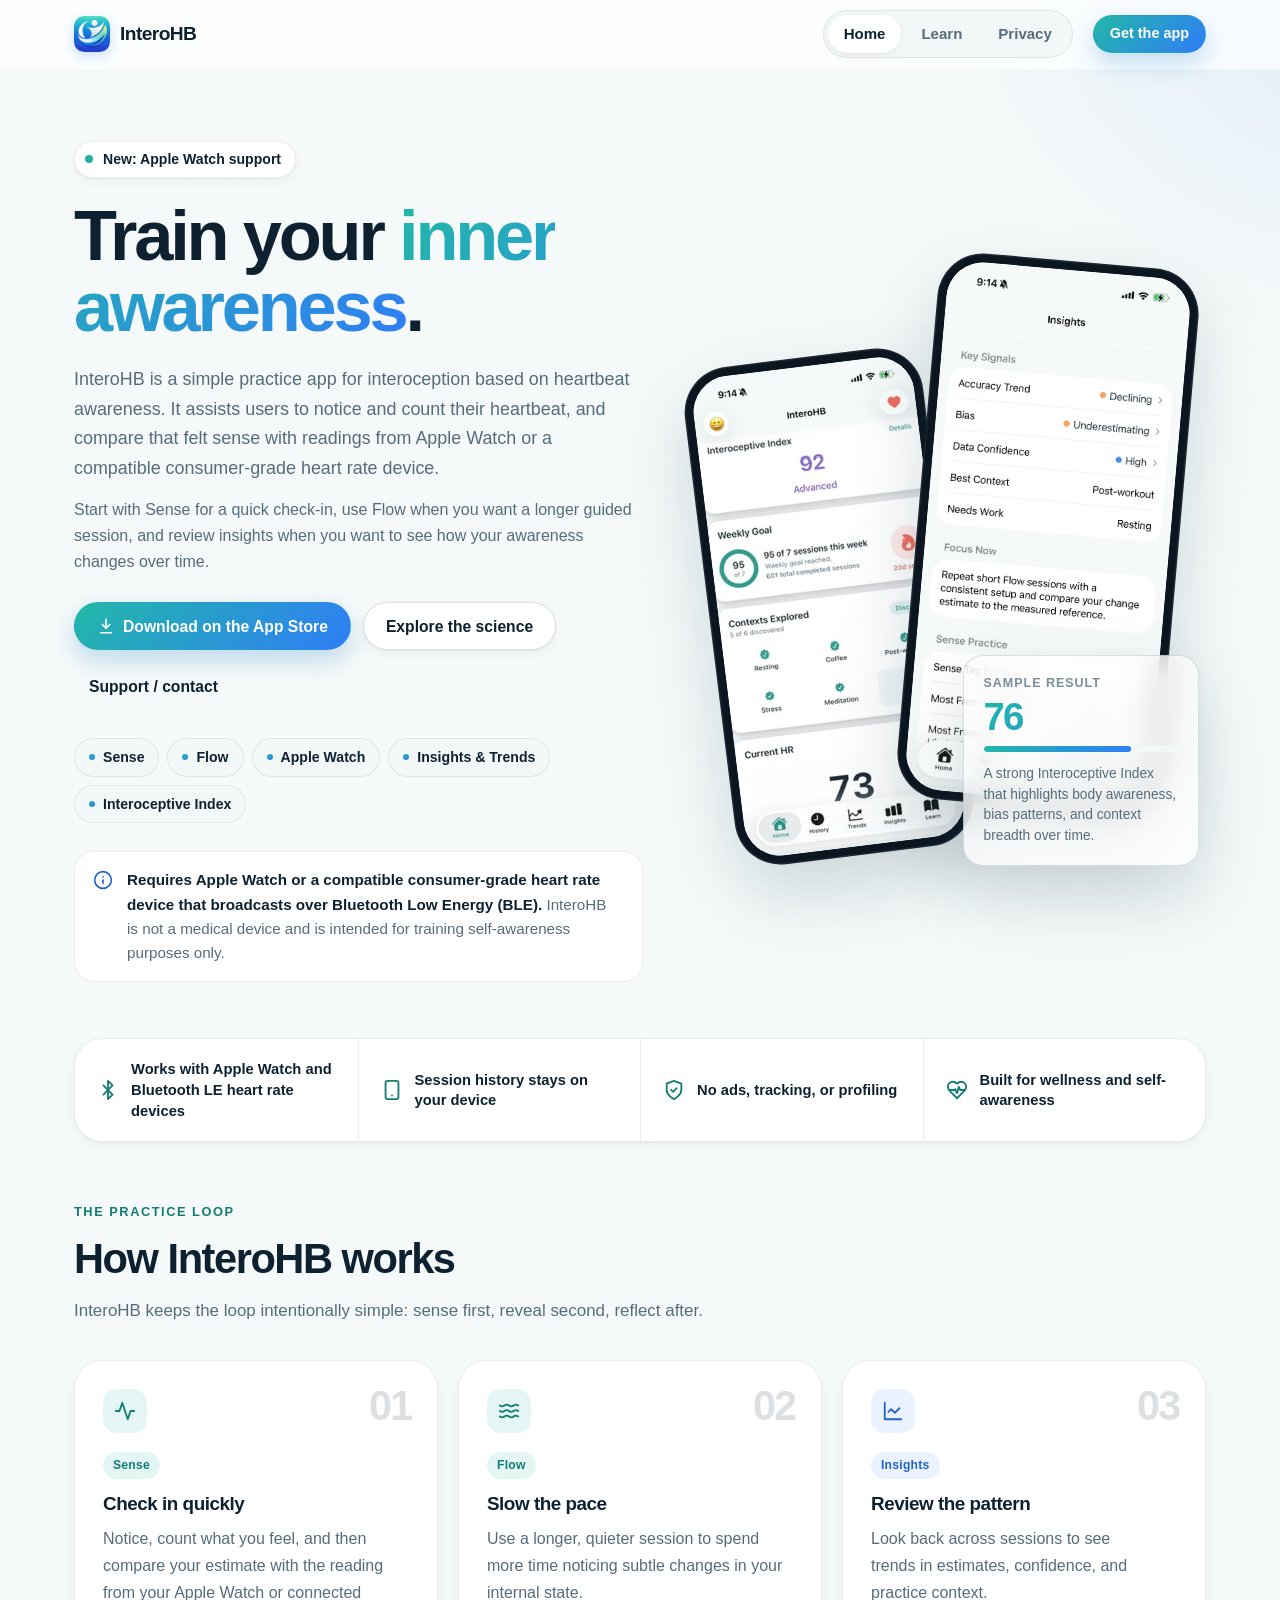
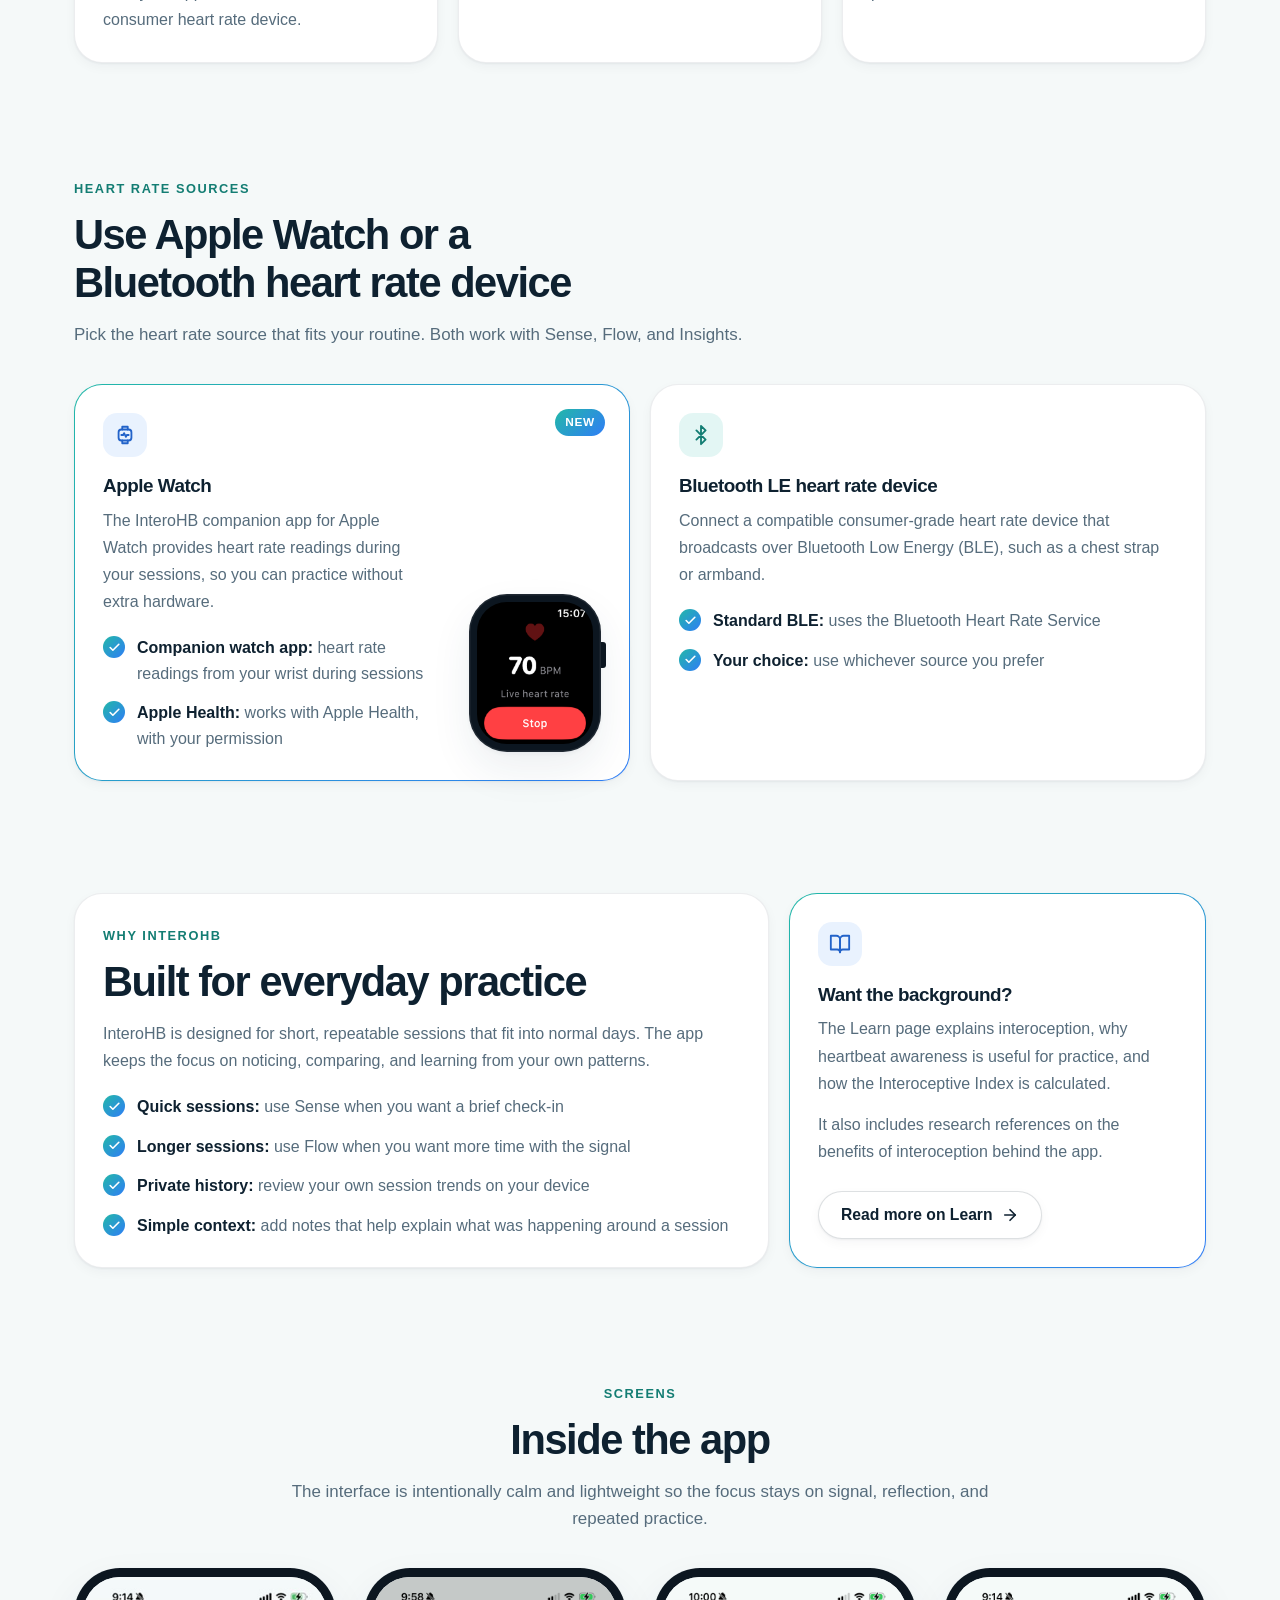
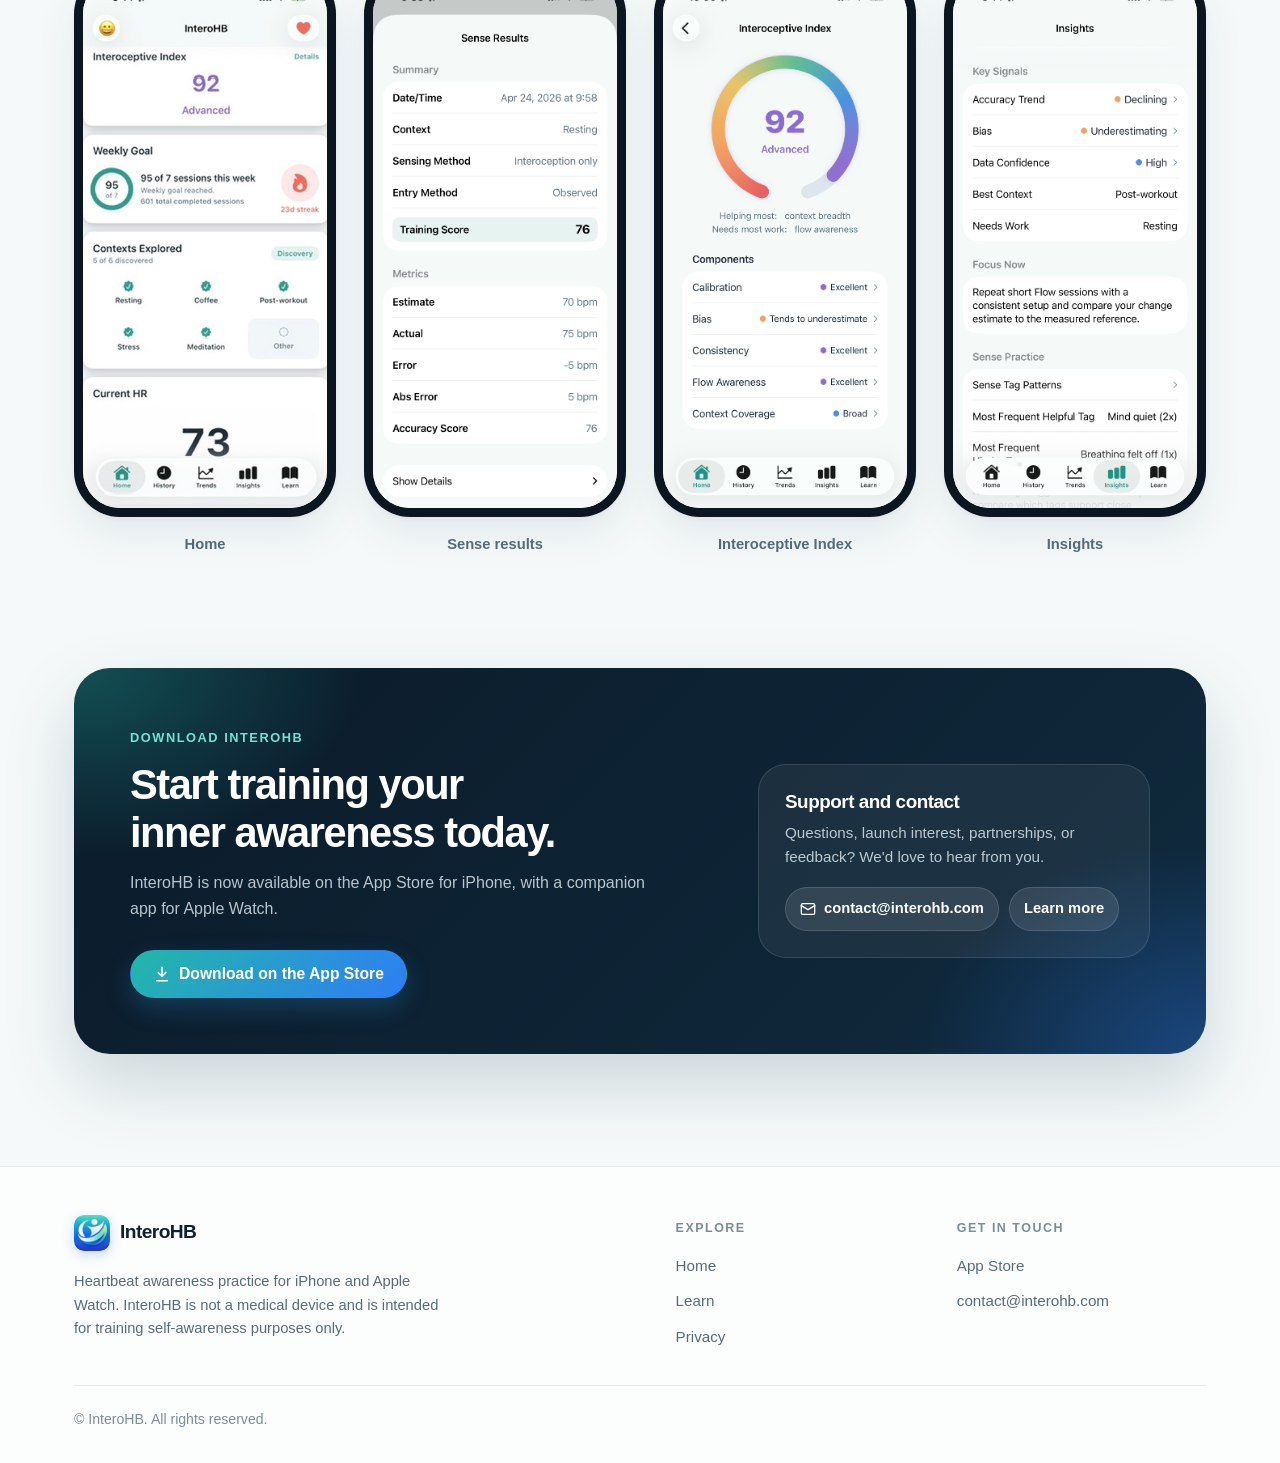
==== commit e392f7f7: "Add Apple Watch screenshot to home page Show the watch app's live heart rate screen in the Apple Wat" ====
--- a/index.html
+++ b/index.html
@@ -177,6 +177,37 @@
       text-transform: uppercase;
     }
 
+    /* Apple Watch card */
+    .watch-card { display: flex; gap: 28px; align-items: flex-end; }
+    .watch-card-body { flex: 1 1 auto; min-width: 0; }
+
+    .watch {
+      position: relative;
+      flex: 0 0 132px;
+      padding: 8px;
+      border-radius: 38px;
+      background: var(--device);
+      box-shadow: var(--shadow), inset 0 0 0 1.5px rgba(255, 255, 255, 0.08);
+    }
+    .watch::after {
+      content: "";
+      position: absolute;
+      top: 30%;
+      right: -5px;
+      width: 5px;
+      height: 26px;
+      border-radius: 0 3px 3px 0;
+      background: var(--device);
+    }
+    .watch img {
+      display: block;
+      width: 100%;
+      height: auto;
+      aspect-ratio: 368 / 448;
+      border-radius: 30px;
+      background: #000;
+    }
+
     /* Practice split */
     .practice { grid-template-columns: minmax(0, 1.25fr) minmax(0, 0.75fr); }
     .practice .card.tint { display: flex; flex-direction: column; }
@@ -222,6 +253,8 @@
       .stat-card { position: relative; right: auto; bottom: auto; margin-top: -72px; margin-left: 30%; width: min(70vw, 236px); }
 
       .trust { grid-template-columns: minmax(0, 1fr); }
+      .watch-card { flex-direction: column; align-items: stretch; }
+      .watch { flex-basis: auto; width: 128px; align-self: center; }
       .trust li + li { border-left: 0; border-top: 1px solid var(--border); }
       .trust li { padding: 16px 18px; }
 
@@ -383,19 +416,24 @@
       </div>
 
       <div class="grid grid-2">
-        <article class="card tint lift" data-reveal>
+        <article class="card tint lift watch-card" data-reveal>
           <span class="new-badge">New</span>
-          <div class="icon-badge blue">
-            <svg viewBox="0 0 24 24" fill="none" stroke="currentColor" stroke-width="2" stroke-linecap="round" stroke-linejoin="round" aria-hidden="true"><rect x="5" y="6" width="14" height="12" rx="3"/><path d="M9 6V3h6v3"/><path d="M9 18v3h6v-3"/><path d="M8 12h2l1-2 2 4 1-2h2"/></svg>
-          </div>
-          <h3>Apple Watch</h3>
-          <p>
-            The InteroHB companion app for Apple Watch provides heart rate readings during your sessions, so you can practice without extra hardware.
-          </p>
-          <ul class="check-list">
-            <li><span><strong>Companion watch app:</strong> heart rate readings from your wrist during sessions</span></li>
-            <li><span><strong>Apple Health:</strong> works with Apple Health, with your permission</span></li>
-          </ul>
+          <div class="watch-card-body">
+            <div class="icon-badge blue">
+              <svg viewBox="0 0 24 24" fill="none" stroke="currentColor" stroke-width="2" stroke-linecap="round" stroke-linejoin="round" aria-hidden="true"><rect x="5" y="6" width="14" height="12" rx="3"/><path d="M9 6V3h6v3"/><path d="M9 18v3h6v-3"/><path d="M8 12h2l1-2 2 4 1-2h2"/></svg>
+            </div>
+            <h3>Apple Watch</h3>
+            <p>
+              The InteroHB companion app for Apple Watch provides heart rate readings during your sessions, so you can practice without extra hardware.
+            </p>
+            <ul class="check-list">
+              <li><span><strong>Companion watch app:</strong> heart rate readings from your wrist during sessions</span></li>
+              <li><span><strong>Apple Health:</strong> works with Apple Health, with your permission</span></li>
+            </ul>
+          </div>
+          <div class="watch">
+            <img src="InteroHB Watch.png" width="368" height="448" loading="lazy" alt="InteroHB Apple Watch app showing a live heart rate of 70 BPM with a Stop button">
+          </div>
         </article>
 
         <article class="card lift" data-reveal>
